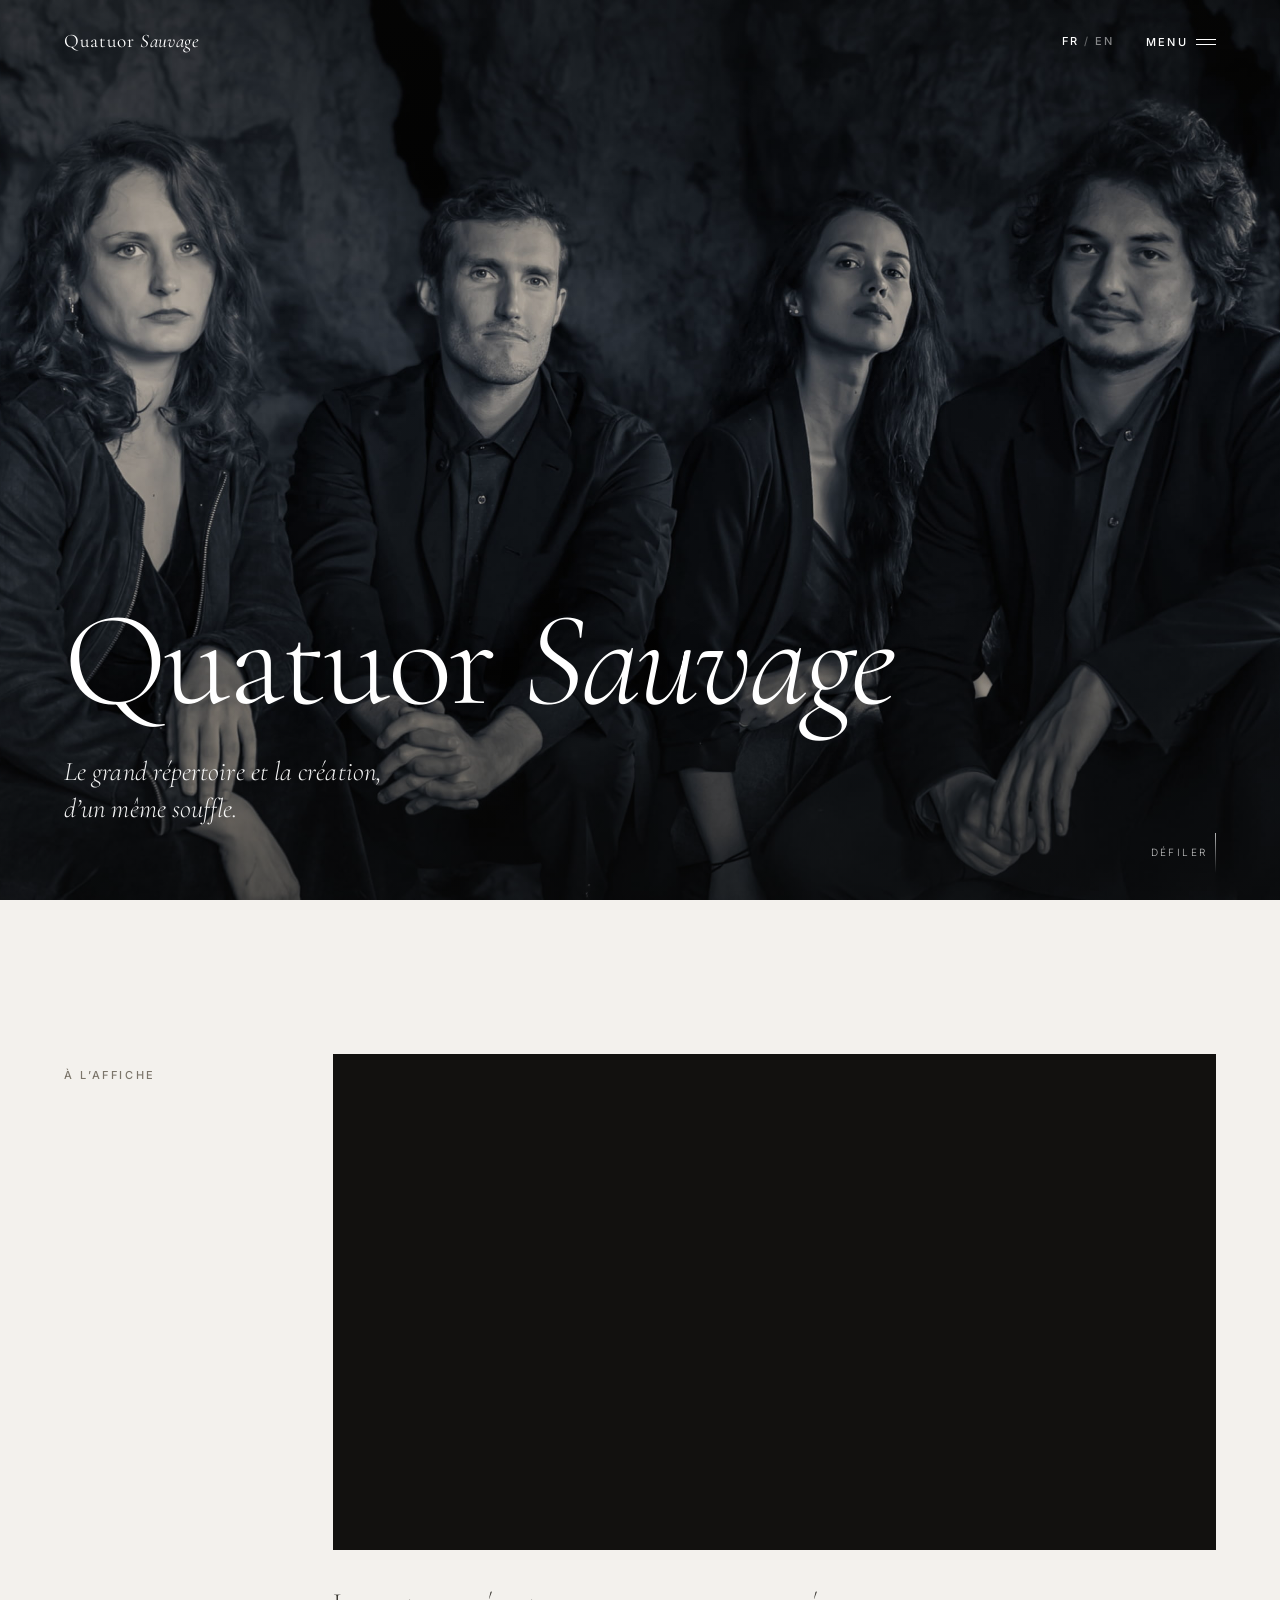
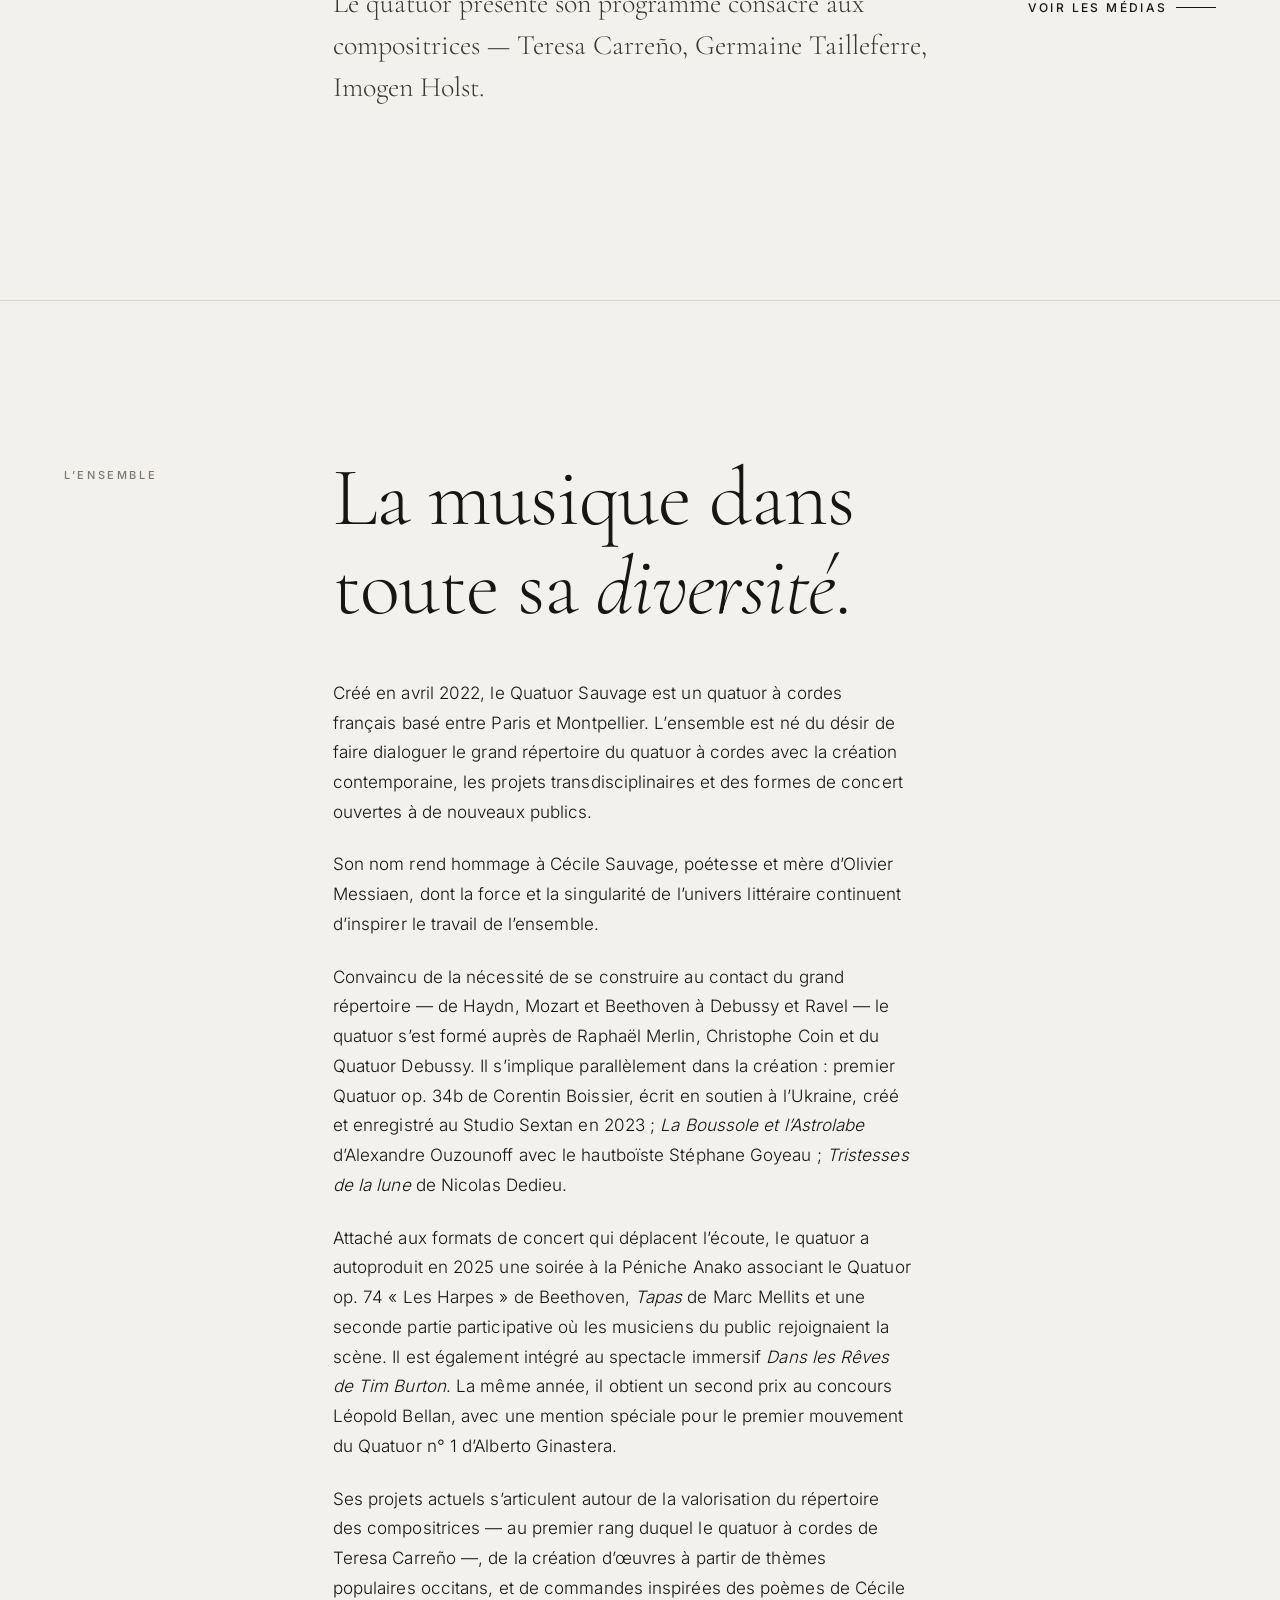
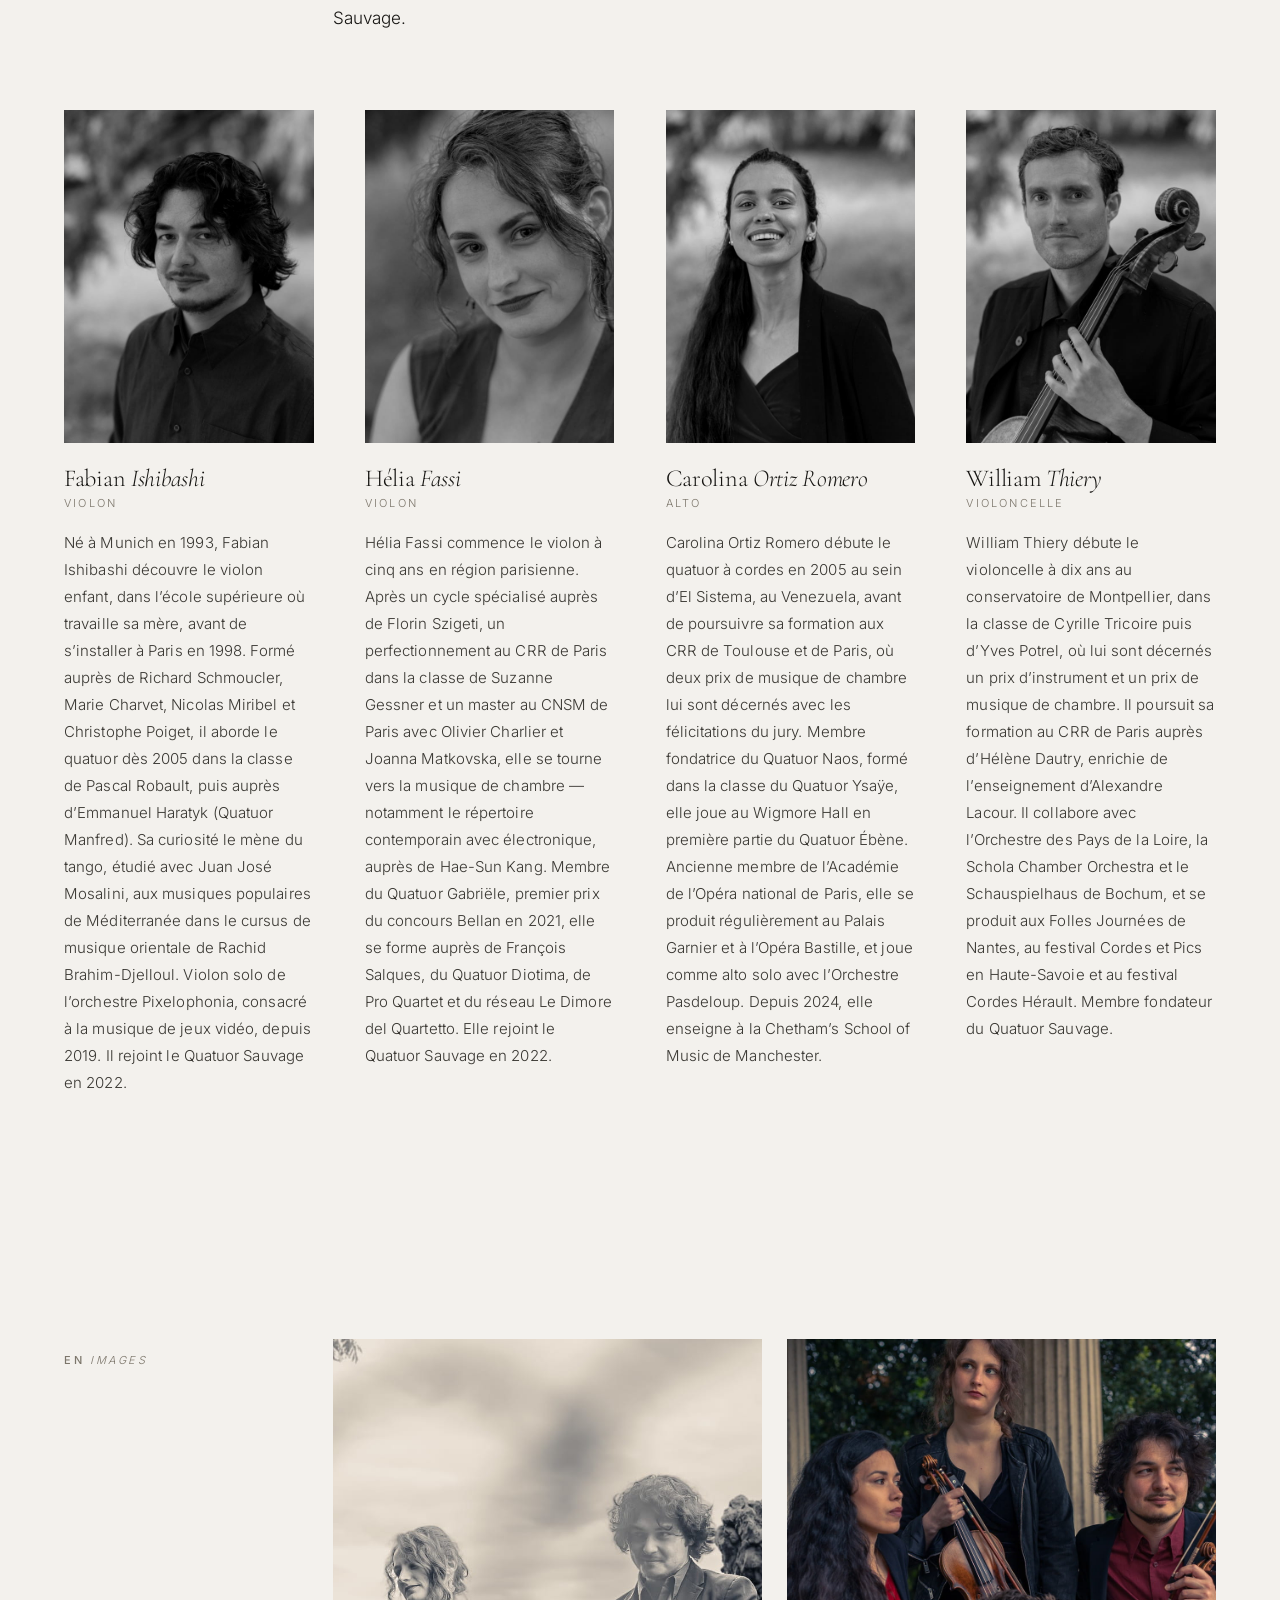
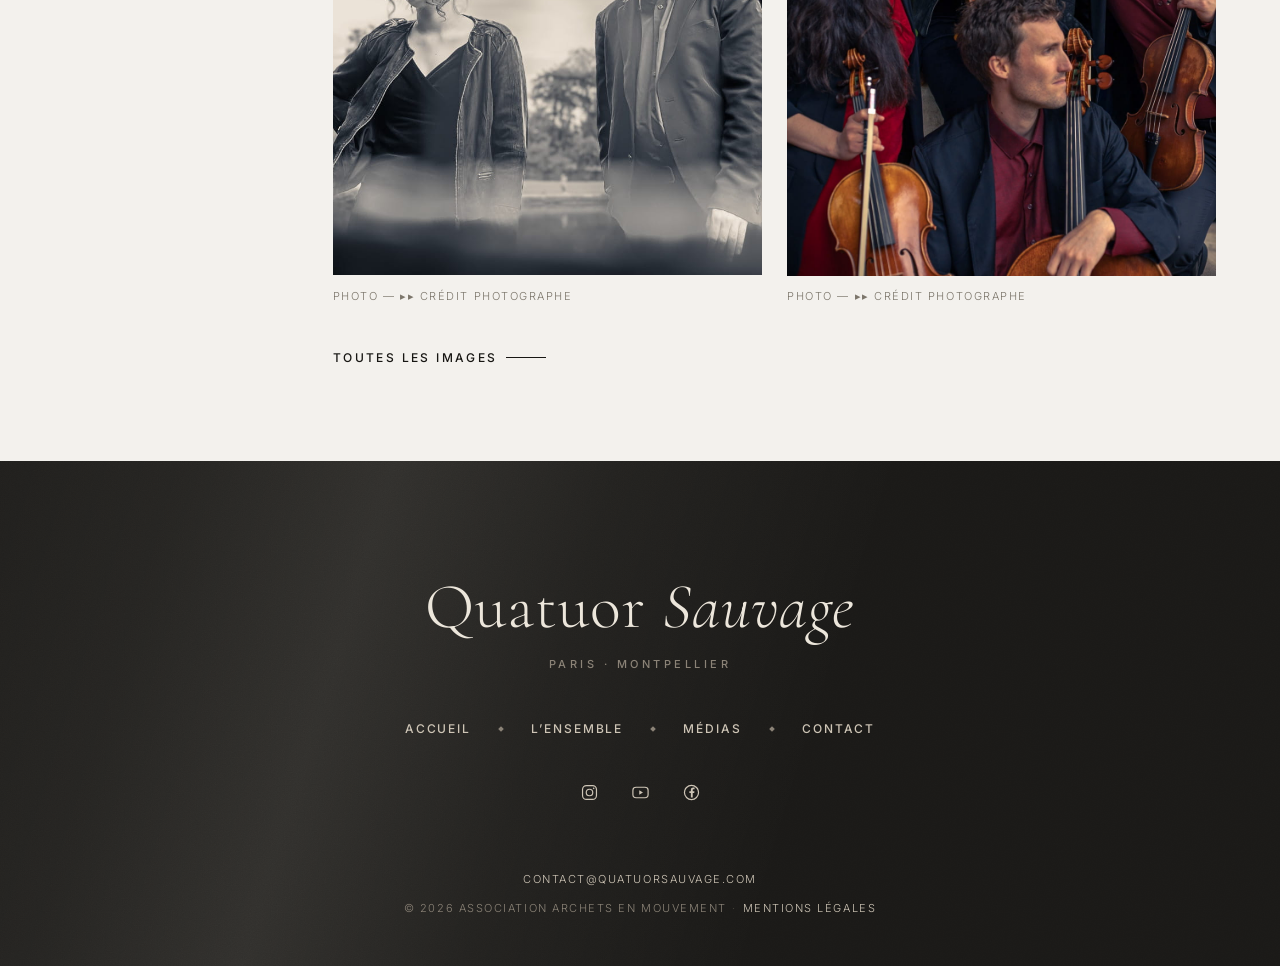
==== index.html @ 58ad7b7a "update menu and footer" ====
<!DOCTYPE html>
<html lang="fr">
<head>
<meta charset="utf-8">
<meta name="viewport" content="width=device-width, initial-scale=1">
<title>Quatuor Sauvage — Quatuor à cordes</title>
<meta name="description" content="Quatuor à cordes français basé à Paris et Montpellier. Le grand répertoire en dialogue avec la création contemporaine et le répertoire des compositrices.">

<!-- ▸▸ REMPLACER LE DOMAINE ci-dessous partout dans le site une fois enregistré -->
<link rel="canonical" href="https://www.quatuorsauvage.com/">
<link rel="alternate" hreflang="fr" href="https://www.quatuorsauvage.com/">
<link rel="alternate" hreflang="en" href="https://www.quatuorsauvage.com/en/">
<link rel="alternate" hreflang="x-default" href="https://www.quatuorsauvage.com/">

<meta property="og:type" content="website">
<meta property="og:locale" content="fr_FR">
<meta property="og:title" content="Quatuor Sauvage">
<meta property="og:description" content="Quatuor à cordes français basé à Paris et Montpellier.">
<meta property="og:image" content="https://www.quatuorsauvage.com/images/og-image.jpg">
<meta property="og:url" content="https://www.quatuorsauvage.com/">
<meta name="twitter:card" content="summary_large_image">

<link rel="icon" href="/images/favicon.svg" type="image/svg+xml">
<link rel="preload" href="/fonts/cormorant-garamond-latin-300-normal.woff2" as="font" type="font/woff2" crossorigin>
<link rel="preload" href="/fonts/inter-latin-400-normal.woff2" as="font" type="font/woff2" crossorigin>
<link rel="stylesheet" href="/css/style.css">
</head>
<body class="page-home">

<a class="skip-link" href="#contenu">Aller au contenu</a>

<!-- ============================ NAVIGATION ============================ -->
<header class="nav is-over-hero">
  <a class="wordmark" href="/">Quatuor <em>Sauvage</em></a>
  <div class="nav-right">
    <nav class="lang" aria-label="Langue">
      <span aria-current="true">FR</span>
      <span class="sep">/</span>
      <a href="/en/" hreflang="en" lang="en">EN</a>
    </nav>
    <button class="menu-toggle" type="button" aria-expanded="false" aria-controls="menu">
      <span class="label-open">Menu</span>
      <span class="label-close">Fermer</span>
      <span class="bars" aria-hidden="true"><i></i><i></i></span>
    </button>
  </div>
</header>

<div class="overlay" id="menu" aria-hidden="true">
  <div class="wrap">
    <nav class="overlay-nav" aria-label="Navigation principale">
      <a href="/" aria-current="page">Accueil</a>
      <a href="/#ensemble">L’ensemble</a>
      <a href="/media.html">Médias</a>
      <a href="/contact.html">Contact</a>
    </nav>
    <div class="overlay-foot">
      <!-- ▸▸ REMPLACER : adresse e-mail -->
      <a href="mailto:contact@quatuorsauvage.com">contact@quatuorsauvage.com</a>
      <!-- ▸▸ REMPLACER : liens sociaux -->
      <ul class="overlay-social">
        <li><a href="https://www.instagram.com/" target="_blank" rel="noopener" aria-label="Instagram"><svg viewBox="0 0 24 24" width="18" height="18" fill="none" stroke="currentColor" stroke-width="1.5" aria-hidden="true"><rect x="3.2" y="3.2" width="17.6" height="17.6" rx="5"/><circle cx="12" cy="12" r="4.1"/><circle cx="17.3" cy="6.7" r="1.05" fill="currentColor" stroke="none"/></svg></a></li>
        <li><a href="https://www.youtube.com/" target="_blank" rel="noopener" aria-label="YouTube"><svg viewBox="0 0 24 24" width="18" height="18" fill="none" stroke="currentColor" stroke-width="1.5" aria-hidden="true"><rect x="2.4" y="5.4" width="19.2" height="13.2" rx="4"/><path d="M10.4 9.3v5.4l4.7-2.7z" fill="currentColor" stroke="none"/></svg></a></li>
        <li><a href="https://www.facebook.com/" target="_blank" rel="noopener" aria-label="Facebook"><svg viewBox="0 0 24 24" width="18" height="18" fill="none" stroke="currentColor" stroke-width="1.5" aria-hidden="true"><circle cx="12" cy="12" r="8.9"/><path d="M13.55 12.6h1.85l.3-2.3h-2.15V8.85c0-.66.19-1.11 1.13-1.11h1.2V5.68a15.6 15.6 0 0 0-1.76-.09c-1.74 0-2.93 1.06-2.93 3.01v1.7H9.3v2.3h1.89v5.72h2.36z" fill="currentColor" stroke="none"/></svg></a></li>
      </ul>
      <a href="/mentions-legales.html">Mentions légales</a>
    </div>
  </div>
</div>

<main id="contenu">

  <!-- ============================== HÉROS ============================== -->
  <section class="hero">
    <div class="hero-media">
      <!-- ▸▸ IMAGE : /images/hero.jpg — paysage, min. 2400 px de large -->
      <img src="/images/hero.jpg" alt="Le Quatuor Sauvage en concert" fetchpriority="high">
    </div>
    <div class="hero-inner">
      <h1 class="hero-mark">Quatuor <em>Sauvage</em></h1>
      <!-- ▸▸ REMPLACER : accroche (une ligne, en italique) -->
      <p class="hero-tagline">Le grand répertoire et la création, d’un même souffle.</p>
    </div>
    <span class="scroll-cue" aria-hidden="true">Défiler</span>
  </section>

  <!-- ===================== À L’AFFICHE — CRÉNEAU UNIQUE =====================
       Un seul contenu à la fois. Remplacer par ce qu'il y a de plus actuel
       (nouvelle vidéo, captation, projet) : la page ne vieillit jamais.
  ==================================================================== -->
  <section class="section wrap" id="a-l-affiche">
    <div class="editorial reveal">
      <span class="eyebrow">À l’affiche</span>
      <div>
        <div class="featured-frame">
          <!-- ▸▸ REMPLACER : identifiant de la vidéo dans l'URL ci-dessous -->
          <iframe
            src="https://www.youtube-nocookie.com/embed/VIDEO_ID?rel=0"
            title="Quatuor Sauvage — teaser"
            allow="accelerometer; autoplay; clipboard-write; encrypted-media; gyroscope; picture-in-picture; web-share"
            referrerpolicy="strict-origin-when-cross-origin"
            allowfullscreen
            loading="lazy"></iframe>
        </div>
        <div class="featured-caption">
          <!-- ▸▸ REMPLACER : phrase de présentation de la vidéo -->
          <p class="lede">Le quatuor présente son programme consacré aux compositrices — Teresa Carreño, Germaine Tailleferre, Imogen Holst.</p>
          <a class="link-arrow" href="/media.html">Voir les médias</a>
        </div>
      </div>
    </div>
  </section>

  <hr class="rule">

  <!-- ============================= L’ENSEMBLE ============================= -->
  <section class="section wrap" id="ensemble">
    <div class="editorial reveal">
      <span class="eyebrow">L’ensemble</span>
      <div>
        <h2 class="display-l">La musique dans toute sa <em>diversité</em>.</h2>
        <div class="prose" style="margin-top: clamp(2rem, 4vw, 3rem);">
          <p>Créé en avril 2022, le Quatuor Sauvage est un quatuor à cordes français basé entre Paris et Montpellier. L’ensemble est né du désir de faire dialoguer le grand répertoire du quatuor à cordes avec la création contemporaine, les projets transdisciplinaires et des formes de concert ouvertes à de nouveaux publics.</p>
          <p>Son nom rend hommage à Cécile Sauvage, poétesse et mère d’Olivier Messiaen, dont la force et la singularité de l’univers littéraire continuent d’inspirer le travail de l’ensemble.</p>
          <p>Convaincu de la nécessité de se construire au contact du grand répertoire — de Haydn, Mozart et Beethoven à Debussy et Ravel — le quatuor s’est formé auprès de Raphaël Merlin, Christophe Coin et du Quatuor Debussy. Il s’implique parallèlement dans la création : premier Quatuor op. 34b de Corentin Boissier, écrit en soutien à l’Ukraine, créé et enregistré au Studio Sextan en 2023 ; <em>La Boussole et l’Astrolabe</em> d’Alexandre Ouzounoff avec le hautboïste Stéphane Goyeau ; <em>Tristesses de la lune</em> de Nicolas Dedieu.</p>
          <p>Attaché aux formats de concert qui déplacent l’écoute, le quatuor a autoproduit en 2025 une soirée à la Péniche Anako associant le Quatuor op. 74 « Les Harpes » de Beethoven, <em>Tapas</em> de Marc Mellits et une seconde partie participative où les musiciens du public rejoignaient la scène. Il est également intégré au spectacle immersif <em>Dans les Rêves de Tim Burton</em>. La même année, il obtient un second prix au concours Léopold Bellan, avec une mention spéciale pour le premier mouvement du Quatuor n° 1 d’Alberto Ginastera.</p>
          <p>Ses projets actuels s’articulent autour de la valorisation du répertoire des compositrices — au premier rang duquel le quatuor à cordes de Teresa Carreño —, de la création d’œuvres à partir de thèmes populaires occitans, et de commandes inspirées des poèmes de Cécile Sauvage.</p>
        </div>
      </div>
    </div>

    <!-- ------------------------------ MEMBRES ------------------------------ -->
    <div class="members">

      <article class="member reveal">
        <figure>
          <!-- ▸▸ IMAGE : /images/portrait-fabian.jpg — portrait 3:4 -->
          <img src="/images/portrait-fabian.jpg" alt="Fabian Ishibashi, violon" loading="lazy">
        </figure>
        <h3>Fabian <em>Ishibashi</em></h3>
        <p class="role">Violon</p>
        <p class="bio">Né à Munich en 1993, Fabian Ishibashi découvre le violon enfant, dans l’école supérieure où travaille sa mère, avant de s’installer à Paris en 1998. Formé auprès de Richard Schmoucler, Marie Charvet, Nicolas Miribel et Christophe Poiget, il aborde le quatuor dès 2005 dans la classe de Pascal Robault, puis auprès d’Emmanuel Haratyk (Quatuor Manfred). Sa curiosité le mène du tango, étudié avec Juan José Mosalini, aux musiques populaires de Méditerranée dans le cursus de musique orientale de Rachid Brahim-Djelloul. Violon solo de l’orchestre Pixelophonia, consacré à la musique de jeux vidéo, depuis 2019. Il rejoint le Quatuor Sauvage en 2022.</p>
      </article>

      <article class="member reveal">
        <figure>
          <!-- ▸▸ IMAGE : /images/portrait-helia.jpg — portrait 3:4 -->
          <img src="/images/portrait-helia.jpg" alt="Hélia Fassi, violon" loading="lazy">
        </figure>
        <h3>Hélia <em>Fassi</em></h3>
        <p class="role">Violon</p>
        <p class="bio">Hélia Fassi commence le violon à cinq ans en région parisienne. Après un cycle spécialisé auprès de Florin Szigeti, un perfectionnement au CRR de Paris dans la classe de Suzanne Gessner et un master au CNSM de Paris avec Olivier Charlier et Joanna Matkovska, elle se tourne vers la musique de chambre — notamment le répertoire contemporain avec électronique, auprès de Hae-Sun Kang. Membre du Quatuor Gabriële, premier prix du concours Bellan en 2021, elle se forme auprès de François Salques, du Quatuor Diotima, de Pro Quartet et du réseau Le Dimore del Quartetto. Elle rejoint le Quatuor Sauvage en 2022.</p>
      </article>

      <article class="member reveal">
        <figure>
          <!-- ▸▸ IMAGE : /images/portrait-carolina.jpg — portrait 3:4 -->
          <img src="/images/portrait-carolina.jpg" alt="Carolina Ortiz Romero, alto" loading="lazy">
        </figure>
        <h3>Carolina <em>Ortiz Romero</em></h3>
        <p class="role">Alto</p>
        <p class="bio">Carolina Ortiz Romero débute le quatuor à cordes en 2005 au sein d’El Sistema, au Venezuela, avant de poursuivre sa formation aux CRR de Toulouse et de Paris, où deux prix de musique de chambre lui sont décernés avec les félicitations du jury. Membre fondatrice du Quatuor Naos, formé dans la classe du Quatuor Ysaÿe, elle joue au Wigmore Hall en première partie du Quatuor Ébène. Ancienne membre de l’Académie de l’Opéra national de Paris, elle se produit régulièrement au Palais Garnier et à l’Opéra Bastille, et joue comme alto solo avec l’Orchestre Pasdeloup. Depuis 2024, elle enseigne à la Chetham’s School of Music de Manchester.</p>
      </article>

      <article class="member reveal">
        <figure>
          <!-- ▸▸ IMAGE : /images/portrait-william.jpg — portrait 3:4 -->
          <img src="/images/portrait-william.jpg" alt="William Thiery, violoncelle" loading="lazy">
        </figure>
        <h3>William <em>Thiery</em></h3>
        <p class="role">Violoncelle</p>
        <p class="bio">William Thiery débute le violoncelle à dix ans au conservatoire de Montpellier, dans la classe de Cyrille Tricoire puis d’Yves Potrel, où lui sont décernés un prix d’instrument et un prix de musique de chambre. Il poursuit sa formation au CRR de Paris auprès d’Hélène Dautry, enrichie de l’enseignement d’Alexandre Lacour. Il collabore avec l’Orchestre des Pays de la Loire, la Schola Chamber Orchestra et le Schauspielhaus de Bochum, et se produit aux Folles Journées de Nantes, au festival Cordes et Pics en Haute-Savoie et au festival Cordes Hérault. Membre fondateur du Quatuor Sauvage.</p>
      </article>

    </div>
  </section>

  <!-- ============================ VERS LES MÉDIAS ============================ -->
  <section class="section--tight wrap" id="apercu">
    <div class="editorial reveal">
      <span class="eyebrow">En <em class="accent">images</em></span>
      <div>
        <div class="duo">
          <figure>
            <a href="/media.html">
              <!-- ▸▸ IMAGE : /images/quartet-01.jpg -->
              <img src="/images/quartet-01.jpg" alt="Le Quatuor Sauvage en répétition" loading="lazy">
            </a>
            <figcaption>Photo — ▸▸ crédit photographe</figcaption>
          </figure>
          <figure>
            <a href="/media.html">
              <!-- ▸▸ IMAGE : /images/quartet-02.jpg -->
              <img src="/images/quartet-02.jpg" alt="Le Quatuor Sauvage sur scène" loading="lazy">
            </a>
            <figcaption>Photo — ▸▸ crédit photographe</figcaption>
          </figure>
        </div>
        <p style="margin-top: clamp(1.5rem, 3vw, 2.25rem);">
          <a class="link-arrow" href="/media.html">Toutes les images</a>
        </p>
      </div>
    </div>
  </section>

</main>

<!-- ============================== PIED DE PAGE ============================== -->
<footer class="footer">
  <div class="wrap footer-inner">

    <div>
      <p class="footer-mark">Quatuor <em>Sauvage</em></p>
      <p class="footer-sub">Paris · Montpellier</p>
    </div>

    <nav class="footer-nav" aria-label="Navigation du pied de page">
      <a href="/">Accueil</a>
      <span class="dot" aria-hidden="true"></span>
      <a href="/#ensemble">L’ensemble</a>
      <span class="dot" aria-hidden="true"></span>
      <a href="/media.html">Médias</a>
      <span class="dot" aria-hidden="true"></span>
      <a href="/contact.html">Contact</a>
    </nav>

    <!-- ▸▸ REMPLACER : liens sociaux -->
    <ul class="footer-social">
      <li><a href="https://www.instagram.com/" target="_blank" rel="noopener" aria-label="Instagram"><svg viewBox="0 0 24 24" width="19" height="19" fill="none" stroke="currentColor" stroke-width="1.5" aria-hidden="true"><rect x="3.2" y="3.2" width="17.6" height="17.6" rx="5"/><circle cx="12" cy="12" r="4.1"/><circle cx="17.3" cy="6.7" r="1.05" fill="currentColor" stroke="none"/></svg></a></li>
      <li><a href="https://www.youtube.com/" target="_blank" rel="noopener" aria-label="YouTube"><svg viewBox="0 0 24 24" width="19" height="19" fill="none" stroke="currentColor" stroke-width="1.5" aria-hidden="true"><rect x="2.4" y="5.4" width="19.2" height="13.2" rx="4"/><path d="M10.4 9.3v5.4l4.7-2.7z" fill="currentColor" stroke="none"/></svg></a></li>
      <li><a href="https://www.facebook.com/" target="_blank" rel="noopener" aria-label="Facebook"><svg viewBox="0 0 24 24" width="19" height="19" fill="none" stroke="currentColor" stroke-width="1.5" aria-hidden="true"><circle cx="12" cy="12" r="8.9"/><path d="M13.55 12.6h1.85l.3-2.3h-2.15V8.85c0-.66.19-1.11 1.13-1.11h1.2V5.68a15.6 15.6 0 0 0-1.76-.09c-1.74 0-2.93 1.06-2.93 3.01v1.7H9.3v2.3h1.89v5.72h2.36z" fill="currentColor" stroke="none"/></svg></a></li>
    </ul>

    <div class="footer-legal">
      <!-- ▸▸ REMPLACER : adresse e-mail -->
      <a href="mailto:contact@quatuorsauvage.com">contact@quatuorsauvage.com</a>
      <p>© <span id="year">2026</span> Association Archets en mouvement<span class="sep">·</span><a href="/mentions-legales.html">Mentions légales</a></p>
    </div>

  </div>
</footer>

<script src="/js/main.js" defer></script>
<script>document.getElementById('year').textContent = new Date().getFullYear();</script>
</body>
</html>
---- css/style.css ----
/* ==========================================================================
   Quatuor Sauvage — feuille de style unique / single stylesheet
   Édition : sobriété éditoriale, quasi-monochrome, grands titres sérif
   avec un seul mot en italique comme accent.
   ========================================================================== */

/* --------------------------------------------------------------------------
   0. Polices — auto-hébergées (aucune connexion à un serveur tiers)
   Cormorant Garamond & Inter, SIL Open Font License 1.1.
   Fichiers dans /fonts/. Sous-ensembles latin + latin-ext.
   -------------------------------------------------------------------------- */
@font-face {
  font-family: "Cormorant Garamond"; font-style: normal; font-weight: 300; font-display: swap;
  src: url("/fonts/cormorant-garamond-latin-ext-300-normal.woff2") format("woff2");
  unicode-range: U+0100-02BA, U+02BD-02C5, U+02C7-02CC, U+02CE-02D7, U+02DD-02FF, U+0304, U+0308, U+0329, U+1D00-1DBF, U+1E00-1E9F, U+1EF2-1EFF, U+2020, U+20A0-20AB, U+20AD-20C0, U+2113, U+2C60-2C7F, U+A720-A7FF;
}
@font-face {
  font-family: "Cormorant Garamond"; font-style: normal; font-weight: 300; font-display: swap;
  src: url("/fonts/cormorant-garamond-latin-300-normal.woff2") format("woff2");
  unicode-range: U+0000-00FF, U+0131, U+0152-0153, U+02BB-02BC, U+02C6, U+02DA, U+02DC, U+0304, U+0308, U+0329, U+2000-206F, U+20AC, U+2122, U+2191, U+2193, U+2212, U+2215, U+FEFF, U+FFFD;
}
@font-face {
  font-family: "Cormorant Garamond"; font-style: italic; font-weight: 300; font-display: swap;
  src: url("/fonts/cormorant-garamond-latin-ext-300-italic.woff2") format("woff2");
  unicode-range: U+0100-02BA, U+02BD-02C5, U+02C7-02CC, U+02CE-02D7, U+02DD-02FF, U+0304, U+0308, U+0329, U+1D00-1DBF, U+1E00-1E9F, U+1EF2-1EFF, U+2020, U+20A0-20AB, U+20AD-20C0, U+2113, U+2C60-2C7F, U+A720-A7FF;
}
@font-face {
  font-family: "Cormorant Garamond"; font-style: italic; font-weight: 300; font-display: swap;
  src: url("/fonts/cormorant-garamond-latin-300-italic.woff2") format("woff2");
  unicode-range: U+0000-00FF, U+0131, U+0152-0153, U+02BB-02BC, U+02C6, U+02DA, U+02DC, U+0304, U+0308, U+0329, U+2000-206F, U+20AC, U+2122, U+2191, U+2193, U+2212, U+2215, U+FEFF, U+FFFD;
}
@font-face {
  font-family: "Cormorant Garamond"; font-style: normal; font-weight: 400; font-display: swap;
  src: url("/fonts/cormorant-garamond-latin-ext-400-normal.woff2") format("woff2");
  unicode-range: U+0100-02BA, U+02BD-02C5, U+02C7-02CC, U+02CE-02D7, U+02DD-02FF, U+0304, U+0308, U+0329, U+1D00-1DBF, U+1E00-1E9F, U+1EF2-1EFF, U+2020, U+20A0-20AB, U+20AD-20C0, U+2113, U+2C60-2C7F, U+A720-A7FF;
}
@font-face {
  font-family: "Cormorant Garamond"; font-style: normal; font-weight: 400; font-display: swap;
  src: url("/fonts/cormorant-garamond-latin-400-normal.woff2") format("woff2");
  unicode-range: U+0000-00FF, U+0131, U+0152-0153, U+02BB-02BC, U+02C6, U+02DA, U+02DC, U+0304, U+0308, U+0329, U+2000-206F, U+20AC, U+2122, U+2191, U+2193, U+2212, U+2215, U+FEFF, U+FFFD;
}
@font-face {
  font-family: "Cormorant Garamond"; font-style: italic; font-weight: 400; font-display: swap;
  src: url("/fonts/cormorant-garamond-latin-ext-400-italic.woff2") format("woff2");
  unicode-range: U+0100-02BA, U+02BD-02C5, U+02C7-02CC, U+02CE-02D7, U+02DD-02FF, U+0304, U+0308, U+0329, U+1D00-1DBF, U+1E00-1E9F, U+1EF2-1EFF, U+2020, U+20A0-20AB, U+20AD-20C0, U+2113, U+2C60-2C7F, U+A720-A7FF;
}
@font-face {
  font-family: "Cormorant Garamond"; font-style: italic; font-weight: 400; font-display: swap;
  src: url("/fonts/cormorant-garamond-latin-400-italic.woff2") format("woff2");
  unicode-range: U+0000-00FF, U+0131, U+0152-0153, U+02BB-02BC, U+02C6, U+02DA, U+02DC, U+0304, U+0308, U+0329, U+2000-206F, U+20AC, U+2122, U+2191, U+2193, U+2212, U+2215, U+FEFF, U+FFFD;
}
@font-face {
  font-family: "Inter"; font-style: normal; font-weight: 300; font-display: swap;
  src: url("/fonts/inter-latin-ext-300-normal.woff2") format("woff2");
  unicode-range: U+0100-02BA, U+02BD-02C5, U+02C7-02CC, U+02CE-02D7, U+02DD-02FF, U+0304, U+0308, U+0329, U+1D00-1DBF, U+1E00-1E9F, U+1EF2-1EFF, U+2020, U+20A0-20AB, U+20AD-20C0, U+2113, U+2C60-2C7F, U+A720-A7FF;
}
@font-face {
  font-family: "Inter"; font-style: normal; font-weight: 300; font-display: swap;
  src: url("/fonts/inter-latin-300-normal.woff2") format("woff2");
  unicode-range: U+0000-00FF, U+0131, U+0152-0153, U+02BB-02BC, U+02C6, U+02DA, U+02DC, U+0304, U+0308, U+0329, U+2000-206F, U+20AC, U+2122, U+2191, U+2193, U+2212, U+2215, U+FEFF, U+FFFD;
}
@font-face {
  font-family: "Inter"; font-style: normal; font-weight: 400; font-display: swap;
  src: url("/fonts/inter-latin-ext-400-normal.woff2") format("woff2");
  unicode-range: U+0100-02BA, U+02BD-02C5, U+02C7-02CC, U+02CE-02D7, U+02DD-02FF, U+0304, U+0308, U+0329, U+1D00-1DBF, U+1E00-1E9F, U+1EF2-1EFF, U+2020, U+20A0-20AB, U+20AD-20C0, U+2113, U+2C60-2C7F, U+A720-A7FF;
}
@font-face {
  font-family: "Inter"; font-style: normal; font-weight: 400; font-display: swap;
  src: url("/fonts/inter-latin-400-normal.woff2") format("woff2");
  unicode-range: U+0000-00FF, U+0131, U+0152-0153, U+02BB-02BC, U+02C6, U+02DA, U+02DC, U+0304, U+0308, U+0329, U+2000-206F, U+20AC, U+2122, U+2191, U+2193, U+2212, U+2215, U+FEFF, U+FFFD;
}
@font-face {
  font-family: "Inter"; font-style: normal; font-weight: 500; font-display: swap;
  src: url("/fonts/inter-latin-ext-500-normal.woff2") format("woff2");
  unicode-range: U+0100-02BA, U+02BD-02C5, U+02C7-02CC, U+02CE-02D7, U+02DD-02FF, U+0304, U+0308, U+0329, U+1D00-1DBF, U+1E00-1E9F, U+1EF2-1EFF, U+2020, U+20A0-20AB, U+20AD-20C0, U+2113, U+2C60-2C7F, U+A720-A7FF;
}
@font-face {
  font-family: "Inter"; font-style: normal; font-weight: 500; font-display: swap;
  src: url("/fonts/inter-latin-500-normal.woff2") format("woff2");
  unicode-range: U+0000-00FF, U+0131, U+0152-0153, U+02BB-02BC, U+02C6, U+02DA, U+02DC, U+0304, U+0308, U+0329, U+2000-206F, U+20AC, U+2122, U+2191, U+2193, U+2212, U+2215, U+FEFF, U+FFFD;
}

/* --------------------------------------------------------------------------
   1. Tokens
   -------------------------------------------------------------------------- */
:root {
  /* Palette — papier chaud, encre presque noire */
  --paper:        #f3f1ed;
  --paper-deep:   #eae7e1;
  --ink:          #171613;
  --ink-soft:     #3a3833;
  --muted:        #7c766b;
  --rule:         #d9d4ca;
  --paper-invert: #12110f;

  /* Bandeaux (barre de navigation, menu, pied de page) : un ton plus profond
     que le papier, plus un grain fin. Pour changer la teinte des bandeaux,
     il suffit de modifier --band et --band-rule. */
  --band:         #eae6df;
  --band-rule:    #cfc9bd;
  /* Grain : SVG feTurbulence désaturé, encodé en URI de données.
     --grain-size règle la finesse, l'opacité est dans le SVG lui-même. */
  --grain: url("data:image/svg+xml,%3Csvg xmlns='http://www.w3.org/2000/svg' width='180' height='180'%3E%3Cfilter id='g'%3E%3CfeTurbulence type='fractalNoise' baseFrequency='0.85' numOctaves='4' stitchTiles='stitch'/%3E%3CfeColorMatrix type='saturate' values='0'/%3E%3C/filter%3E%3Crect width='180' height='180' filter='url(%23g)' opacity='0.38'/%3E%3C/svg%3E");
  --grain-size: 180px;

  /* Pied de page « clair-obscur » : fond profond, lumière rasante, texte taupe. */
  --night:      #1a1917;
  --night-ink:  #ece6db;
  --night-soft: #cec5b6;
  --night-dim:  #8b8377;
  --night-accent: #c7ab84;

  /* Typographie */
  --display: "Cormorant Garamond", "Iowan Old Style", Garamond, Georgia, "Times New Roman", serif;
  --body: "Inter", -apple-system, BlinkMacSystemFont, "Segoe UI", Helvetica, Arial, sans-serif;

  /* Rythme */
  --gutter: clamp(1.5rem, 5vw, 5.5rem);
  --section: clamp(5rem, 12vw, 11rem);
  --measure: 34em;

  /* Chrome */
  --nav-h: 5.25rem;
  --ease: cubic-bezier(0.22, 0.61, 0.36, 1);
}

/* --------------------------------------------------------------------------
   2. Reset / base
   -------------------------------------------------------------------------- */
*, *::before, *::after { box-sizing: border-box; }

html {
  -webkit-text-size-adjust: 100%;
  scroll-behavior: smooth;
}

body {
  margin: 0;
  background: var(--paper);
  color: var(--ink);
  font-family: var(--body);
  font-size: 1.0625rem;
  line-height: 1.75;
  font-weight: 350;
  letter-spacing: 0.005em;
  -webkit-font-smoothing: antialiased;
  -moz-osx-font-smoothing: grayscale;
  overflow-x: hidden;
}

body.is-locked { overflow: hidden; }

img { max-width: 100%; display: block; }

a { color: inherit; text-decoration: none; }

p { margin: 0 0 1.35em; }
p:last-child { margin-bottom: 0; }

::selection { background: var(--ink); color: var(--paper); }

:focus-visible {
  outline: 1px solid var(--ink);
  outline-offset: 4px;
}

.skip-link {
  position: absolute;
  left: -9999px;
  top: 0;
  z-index: 300;
  background: var(--ink);
  color: var(--paper);
  padding: 0.75rem 1.25rem;
  font-size: 0.75rem;
  letter-spacing: 0.16em;
  text-transform: uppercase;
}
.skip-link:focus { left: 0; }

/* --------------------------------------------------------------------------
   3. Typographie éditoriale
   -------------------------------------------------------------------------- */
h1, h2, h3, h4 {
  font-family: var(--display);
  font-weight: 300;
  letter-spacing: -0.012em;
  line-height: 1.06;
  margin: 0;
  text-wrap: balance;
}

/* Le geste signature : un seul mot en italique */
h1 em, h2 em, h3 em, .accent {
  font-style: italic;
  font-weight: 300;
}

.display-xl { font-size: clamp(3rem, 9.5vw, 8.5rem); }
.display-l  { font-size: clamp(2.5rem, 6.5vw, 5.25rem); }
.display-m  { font-size: clamp(2rem, 4vw, 3.25rem); }
.display-s  { font-size: clamp(1.5rem, 2.4vw, 2rem); line-height: 1.15; }

/* Étiquette en petites capitales espacées */
.eyebrow {
  font-family: var(--body);
  font-size: 0.6875rem;
  font-weight: 500;
  letter-spacing: 0.24em;
  text-transform: uppercase;
  color: var(--muted);
  margin: 0 0 clamp(1.75rem, 3vw, 2.75rem);
  display: block;
}

.lede {
  font-family: var(--display);
  font-size: clamp(1.375rem, 2.2vw, 1.75rem);
  line-height: 1.5;
  font-weight: 300;
  color: var(--ink-soft);
  letter-spacing: 0;
}

.prose { max-width: var(--measure); }
.prose p + p { margin-top: 0; }

.muted { color: var(--muted); }

.rule {
  border: 0;
  border-top: 1px solid var(--rule);
  margin: 0;
}

/* Lien souligné discret */
.link {
  border-bottom: 1px solid var(--rule);
  padding-bottom: 0.1em;
  transition: border-color 0.35s var(--ease), color 0.35s var(--ease);
}
.link:hover { border-color: var(--ink); }

/* Lien « suite » avec filet animé */
.link-arrow {
  display: inline-flex;
  align-items: center;
  gap: 0.7em;
  font-size: 0.75rem;
  font-weight: 500;
  letter-spacing: 0.2em;
  text-transform: uppercase;
}
.link-arrow::after {
  content: "";
  width: 2.5rem;
  height: 1px;
  background: currentColor;
  transition: width 0.45s var(--ease);
}
.link-arrow:hover::after { width: 4rem; }

/* --------------------------------------------------------------------------
   4. Mise en page
   -------------------------------------------------------------------------- */
.wrap {
  padding-inline: var(--gutter);
  max-width: 1560px;
  margin-inline: auto;
}

.section { padding-block: var(--section); }
.section--tight { padding-block: clamp(3.5rem, 7vw, 6.5rem); }

/* Grille éditoriale : étiquette à gauche, contenu à droite */
.editorial {
  display: grid;
  gap: clamp(2rem, 4vw, 3rem) clamp(2rem, 6vw, 6rem);
  grid-template-columns: 1fr;
}
@media (min-width: 62rem) {
  .editorial { grid-template-columns: minmax(9rem, 15vw) minmax(0, 1fr); }
  .editorial .eyebrow { margin-bottom: 0; padding-top: 0.75rem; }
}

/* --------------------------------------------------------------------------
   5. Navigation
   -------------------------------------------------------------------------- */
.nav {
  position: fixed;
  inset: 0 0 auto 0;
  z-index: 100;
  height: var(--nav-h);
  display: flex;
  align-items: center;
  justify-content: space-between;
  /* aligne le bandeau sur la colonne de contenu, y compris au-delà de 1560 px */
  padding-inline: max(var(--gutter), calc((100% - 1560px) / 2 + var(--gutter)));
  color: var(--ink);
  transition: background-color 0.5s var(--ease), color 0.5s var(--ease),
              border-color 0.5s var(--ease);
  border-bottom: 1px solid transparent;
}

/* Au-dessus d'une image plein cadre : texte clair, fond transparent */
.nav.is-over-hero {
  color: #fff;
  background: transparent;
}
/* Bandeau texturé. Le grain vit sur un pseudo-élément pour pouvoir apparaître
   en fondu comme la couleur : une image de fond ne se transitionne pas. */
.nav::before {
  content: "";
  position: absolute;
  inset: 0;
  z-index: -1;
  background-image: var(--grain);
  background-size: var(--grain-size) var(--grain-size);
  opacity: 0;
  pointer-events: none;
  transition: opacity 0.5s var(--ease);
}
.nav.is-solid {
  background-color: var(--band);
  color: var(--ink);
  border-bottom-color: var(--band-rule);
}
.nav.is-solid::before { opacity: 1; }
.nav.is-open::before { opacity: 0; }
.nav.is-open { background: transparent; color: var(--night-ink); border-bottom-color: transparent; }

.wordmark {
  font-family: var(--display);
  font-size: clamp(1.0625rem, 1.5vw, 1.3125rem);
  font-weight: 400;
  letter-spacing: 0.06em;
  line-height: 1;
  white-space: nowrap;
  position: relative;
  z-index: 120;
}
.wordmark em { font-style: italic; letter-spacing: 0.02em; }

.nav-right {
  display: flex;
  align-items: center;
  gap: clamp(1.25rem, 2.5vw, 2.25rem);
  position: relative;
  z-index: 120;
}

.lang {
  display: flex;
  align-items: center;
  gap: 0.5em;
  font-size: 0.6875rem;
  font-weight: 500;
  letter-spacing: 0.16em;
  text-transform: uppercase;
}
.lang span[aria-current] { opacity: 1; }
.lang a { opacity: 0.5; transition: opacity 0.3s var(--ease); }
.lang a:hover { opacity: 1; }
.lang .sep { opacity: 0.35; }

.menu-toggle {
  appearance: none;
  background: none;
  border: 0;
  padding: 0.5rem 0;
  margin: 0;
  color: inherit;
  font-family: var(--body);
  font-size: 0.6875rem;
  font-weight: 500;
  letter-spacing: 0.2em;
  text-transform: uppercase;
  cursor: pointer;
  display: flex;
  align-items: center;
  gap: 0.75em;
}
.menu-toggle .bars {
  display: inline-flex;
  flex-direction: column;
  gap: 4px;
  width: 20px;
}
.menu-toggle .bars i {
  display: block;
  height: 1px;
  background: currentColor;
  transition: transform 0.4s var(--ease), opacity 0.3s var(--ease);
}
.nav.is-open .bars i:first-child { transform: translateY(2.5px) rotate(45deg); }
.nav.is-open .bars i:last-child { transform: translateY(-2.5px) rotate(-45deg); }

.menu-toggle .label-open { display: inline; }
.menu-toggle .label-close { display: none; }
.nav.is-open .label-open { display: none; }
.nav.is-open .label-close { display: inline; }

/* Menu plein écran */
.overlay {
  position: fixed;
  inset: 0;
  z-index: 90;
  /* Menu plein écran « clair-obscur » : la photo du héros, très assombrie,
     sert de fond. L'assombrissement ne dépend pas de la photo : le fond reste
     --night et l'image n'est composée qu'à 22 % — quelle que soit l'image
     déposée dans /images/hero.jpg, le texte reste lisible. */
  background-color: var(--night);
  color: var(--night-soft);
  isolation: isolate;
  display: flex;
  flex-direction: column;
  justify-content: center;
  padding: var(--nav-h) max(var(--gutter), calc((100% - 1560px) / 2 + var(--gutter))) var(--gutter);
  opacity: 0;
  visibility: hidden;
  transition: opacity 0.55s var(--ease), visibility 0.55s var(--ease);
}
/* la photo */
.overlay::before {
  content: "";
  position: absolute;
  inset: 0;
  z-index: -2;
  /* ▸▸ pour utiliser une autre image que celle du héros, changer ce chemin */
  background: url("/images/hero.jpg") center / cover no-repeat;
  /* Deux réglages plutôt qu'un : brightness écrase les hautes lumières de la
     photo, opacity la fond dans le noir. Même une image très claire retombe
     sous #3d3d3a — le contraste du texte est garanti quelle que soit la photo.
     Pour laisser l'image plus présente : monter opacity, pas brightness. */
  opacity: 0.4;
  filter: grayscale(0.35) brightness(0.45) contrast(1.05);
  pointer-events: none;
}
/* la lumière rasante + le grain, comme au pied de page */
.overlay::after {
  content: "";
  position: absolute;
  inset: 0;
  z-index: -1;
  background-image:
    /* 1. la lumière rasante, au-dessus de tout */
    linear-gradient(
      107deg,
      rgba(255, 248, 236, 0)    0%,
      rgba(255, 248, 236, 0.05) 24%,
      rgba(255, 248, 236, 0.09) 34%,
      rgba(255, 248, 236, 0.03) 46%,
      rgba(255, 248, 236, 0)    62%),
    /* 2. le voile sombre : c'est lui qui garantit le contraste du texte,
          quelle que soit la photo. Baisser sa valeur éclaircit le menu.
          (Pas de grain ici : la photo apporte déjà sa propre matière, et un
          grain gris sur fond sombre l'éclaircirait au lieu de le texturer.) */
    linear-gradient(rgba(26, 25, 23, 0.62), rgba(26, 25, 23, 0.62));
  background-size: cover, cover;
  pointer-events: none;
}

.overlay.is-open { opacity: 1; visibility: visible; }
/* .wrap est ici un élément flex : sans width, les marges auto le recentrent
   sur sa largeur intrinsèque et le menu se décale. */
.overlay > .wrap { width: 100%; max-width: none; padding-inline: 0; }

.overlay-nav {
  display: flex;
  flex-direction: column;
  gap: clamp(0.25rem, 1.2vw, 0.9rem);
}
.overlay-nav a {
  font-family: var(--display);
  font-weight: 300;
  font-size: clamp(2.5rem, 8vw, 5.5rem);
  line-height: 1.12;
  letter-spacing: -0.015em;
  width: max-content;
  max-width: 100%;
  opacity: 0;
  transform: translateY(0.6rem);
  transition: opacity 0.6s var(--ease), transform 0.6s var(--ease);
}
.overlay.is-open .overlay-nav a { opacity: 1; transform: none; }
.overlay.is-open .overlay-nav a:nth-child(1) { transition-delay: 0.10s; }
.overlay.is-open .overlay-nav a:nth-child(2) { transition-delay: 0.16s; }
.overlay.is-open .overlay-nav a:nth-child(3) { transition-delay: 0.22s; }
.overlay.is-open .overlay-nav a:nth-child(4) { transition-delay: 0.28s; }
.overlay-nav a { color: var(--night-soft); transition: color 0.35s var(--ease); }
/* au survol : la couleur seule — l'italique reste réservé à la page courante */
.overlay-nav a:hover { color: var(--night-ink); }
/* la page courante, en italique et dans le ton chaud */
.overlay-nav a[aria-current="page"] { font-style: italic; color: var(--night-accent); }

.overlay-foot {
  margin-top: clamp(2.5rem, 7vw, 5rem);
  display: flex;
  flex-wrap: wrap;
  align-items: center;
  gap: 1rem clamp(1.5rem, 3vw, 2.5rem);
  font-size: 0.75rem;
  letter-spacing: 0.16em;
  text-transform: uppercase;
  color: var(--night-soft);
  opacity: 0;
  transition: opacity 0.6s var(--ease) 0.34s;
}
.overlay.is-open .overlay-foot { opacity: 1; }
.overlay-foot a { color: var(--night-soft); transition: color 0.35s var(--ease); }
.overlay-foot a:hover { color: var(--night-ink); }
.overlay-foot a[aria-current="page"] { color: var(--night-accent); }

/* --------------------------------------------------------------------------
   6. Héros
   -------------------------------------------------------------------------- */
.hero {
  position: relative;
  min-height: 100svh;
  display: flex;
  align-items: flex-end;
  color: #fff;
  overflow: hidden;
}
.hero-media {
  position: absolute;
  inset: 0;
}
.hero-media img {
  width: 100%;
  height: 100%;
  object-fit: cover;
  object-position: center 40%;
}
.hero-media::after {
  content: "";
  position: absolute;
  inset: 0;
  background: linear-gradient(180deg, rgba(10,10,9,0.42) 0%, rgba(10,10,9,0.12) 38%, rgba(10,10,9,0.55) 100%);
}
.hero-inner {
  position: relative;
  z-index: 2;
  width: 100%;
  padding-inline: var(--gutter);
  padding-bottom: clamp(3rem, 8vh, 6rem);
  max-width: 1560px;
  margin-inline: auto;
}
.hero-mark {
  font-family: var(--display);
  font-weight: 300;
  font-size: clamp(3rem, 10.5vw, 9rem);
  line-height: 0.98;
  letter-spacing: -0.02em;
  margin: 0;
  text-shadow: 0 1px 40px rgba(0,0,0,0.25);
}
.hero-mark em { font-style: italic; }
.hero-tagline {
  font-family: var(--display);
  font-style: italic;
  font-weight: 300;
  font-size: clamp(1.125rem, 2.1vw, 1.75rem);
  line-height: 1.4;
  margin: clamp(1rem, 2vw, 1.6rem) 0 0;
  max-width: 30ch;
  opacity: 0.94;
}

.scroll-cue {
  position: absolute;
  bottom: clamp(1.25rem, 3vh, 2.25rem);
  right: var(--gutter);
  z-index: 2;
  font-size: 0.625rem;
  letter-spacing: 0.24em;
  text-transform: uppercase;
  color: rgba(255,255,255,0.75);
  display: flex;
  align-items: center;
  gap: 0.75em;
}
.scroll-cue::after {
  content: "";
  width: 1px;
  height: 2.5rem;
  background: linear-gradient(180deg, rgba(255,255,255,0.7), rgba(255,255,255,0));
}

/* En-tête de page intérieure */
.page-head {
  padding-top: calc(var(--nav-h) + clamp(3.5rem, 9vw, 8rem));
  padding-bottom: clamp(2.5rem, 6vw, 5rem);
}

/* --------------------------------------------------------------------------
   7. Bloc « à l'affiche » (créneau unique, jamais un fil d'actualité)
   -------------------------------------------------------------------------- */
.featured-frame {
  position: relative;
  aspect-ratio: 16 / 9;
  background: var(--paper-invert);
  overflow: hidden;
}
.featured-frame iframe {
  position: absolute;
  inset: 0;
  width: 100%;
  height: 100%;
  border: 0;
}
.featured-caption {
  margin-top: clamp(1.25rem, 2.5vw, 2rem);
  display: grid;
  gap: 0.75rem clamp(2rem, 5vw, 4rem);
}
@media (min-width: 62rem) {
  .featured-caption { grid-template-columns: minmax(0, 1fr) auto; align-items: baseline; }
}
.featured-caption .lede { max-width: 46ch; }

/* --------------------------------------------------------------------------
   8. Membres
   -------------------------------------------------------------------------- */
.members {
  display: grid;
  gap: clamp(3rem, 6vw, 5rem) clamp(2rem, 4vw, 3.5rem);
  grid-template-columns: 1fr;
  margin-top: clamp(3rem, 6vw, 5rem);
}
@media (min-width: 46rem) { .members { grid-template-columns: repeat(2, 1fr); } }
@media (min-width: 78rem) { .members { grid-template-columns: repeat(4, 1fr); } }

.member figure { margin: 0; }
.member img {
  width: 100%;
  aspect-ratio: 3 / 4;
  object-fit: cover;
  filter: grayscale(1) contrast(1.02);
  transition: filter 0.7s var(--ease);
}
.member:hover img { filter: grayscale(0.55); }
.member h3 {
  font-size: clamp(1.375rem, 1.9vw, 1.75rem);
  margin: clamp(1rem, 1.8vw, 1.5rem) 0 0.15rem;
}
.member .role {
  font-size: 0.6875rem;
  letter-spacing: 0.2em;
  text-transform: uppercase;
  color: var(--muted);
  margin: 0 0 1rem;
}
.member .bio { font-size: 0.9375rem; line-height: 1.8; color: var(--ink-soft); }

/* --------------------------------------------------------------------------
   9. Images / grille média
   -------------------------------------------------------------------------- */
.bleed {
  width: 100%;
  margin-block: 0;
}
.bleed img {
  width: 100%;
  height: clamp(20rem, 62vh, 46rem);
  object-fit: cover;
}

.duo {
  display: grid;
  gap: clamp(1rem, 2vw, 1.75rem);
  grid-template-columns: 1fr;
}
@media (min-width: 46rem) { .duo { grid-template-columns: 1fr 1fr; } }
.duo figure { margin: 0; overflow: hidden; }
.duo img {
  width: 100%;
  aspect-ratio: 4 / 5;
  object-fit: cover;
  transition: transform 1.2s var(--ease);
}
.duo a:hover img { transform: scale(1.03); }
.duo figcaption,
.grid-media figcaption {
  margin-top: 0.7rem;
  font-size: 0.6875rem;
  letter-spacing: 0.14em;
  text-transform: uppercase;
  color: var(--muted);
}

.grid-media {
  display: grid;
  gap: clamp(1.25rem, 3vw, 2.75rem);
  grid-template-columns: 1fr;
}
@media (min-width: 46rem) { .grid-media { grid-template-columns: repeat(2, 1fr); } }
@media (min-width: 82rem) { .grid-media { grid-template-columns: repeat(3, 1fr); } }

.grid-media figure { margin: 0; }
.grid-media .shot {
  display: block;
  width: 100%;
  overflow: hidden;
  background: var(--paper-deep);
  cursor: zoom-in;
  border: 0;
  padding: 0;
}
.grid-media .shot img {
  width: 100%;
  height: 100%;
  object-fit: cover;
  transition: transform 1.2s var(--ease), filter 0.7s var(--ease);
}
.grid-media .shot:hover img { transform: scale(1.025); }

/* Rythme irrégulier : certaines images plus hautes */
.grid-media .shot { aspect-ratio: 4 / 5; }
.grid-media figure:nth-child(3n+1) .shot { aspect-ratio: 4 / 3; }
.grid-media figure:nth-child(5n) .shot { aspect-ratio: 1 / 1; }

.video-grid {
  display: grid;
  gap: clamp(1.5rem, 3vw, 2.75rem);
  grid-template-columns: 1fr;
}
@media (min-width: 62rem) { .video-grid { grid-template-columns: repeat(2, 1fr); } }
.video-grid figure { margin: 0; }

/* --------------------------------------------------------------------------
   10. Visionneuse (lightbox)
   -------------------------------------------------------------------------- */
.lightbox {
  position: fixed;
  inset: 0;
  z-index: 200;
  background: rgba(18,17,15,0.96);
  display: flex;
  align-items: center;
  justify-content: center;
  padding: clamp(2.5rem, 6vw, 5rem);
  opacity: 0;
  visibility: hidden;
  transition: opacity 0.4s var(--ease), visibility 0.4s var(--ease);
}
.lightbox.is-open { opacity: 1; visibility: visible; }
.lightbox img {
  max-width: 100%;
  max-height: 82vh;
  object-fit: contain;
}
.lightbox figcaption {
  margin-top: 1rem;
  text-align: center;
  color: rgba(255,255,255,0.6);
  font-size: 0.6875rem;
  letter-spacing: 0.16em;
  text-transform: uppercase;
}
.lightbox figure { margin: 0; }
.lightbox-close,
.lightbox-prev,
.lightbox-next {
  position: absolute;
  background: none;
  border: 0;
  color: rgba(255,255,255,0.7);
  cursor: pointer;
  font-family: var(--body);
  font-size: 0.75rem;
  letter-spacing: 0.18em;
  text-transform: uppercase;
  padding: 1rem;
  transition: color 0.3s var(--ease);
}
.lightbox-close:hover,
.lightbox-prev:hover,
.lightbox-next:hover { color: #fff; }
.lightbox-close { top: 0.75rem; right: 0.75rem; }
.lightbox-prev { left: 0.25rem; top: 50%; transform: translateY(-50%); }
.lightbox-next { right: 0.25rem; top: 50%; transform: translateY(-50%); }

/* --------------------------------------------------------------------------
   11. Contact
   -------------------------------------------------------------------------- */
.contact-list {
  list-style: none;
  margin: 0;
  padding: 0;
  display: grid;
  gap: clamp(2rem, 4vw, 3rem);
}
@media (min-width: 46rem) { .contact-list { grid-template-columns: repeat(2, minmax(0, 1fr)); } }
.contact-list .k {
  font-size: 0.6875rem;
  letter-spacing: 0.2em;
  text-transform: uppercase;
  color: var(--muted);
  display: block;
  margin-bottom: 0.6rem;
}
/* les liens empilés ne prennent que la largeur de leur texte */
.contact-list .v > .link { align-self: flex-start; }

.contact-list .v {
  font-family: var(--display);
  font-size: clamp(1.25rem, 2.4vw, 1.875rem);
  font-weight: 300;
  line-height: 1.3;
  word-break: break-word;
}

/* --------------------------------------------------------------------------
   12. Pied de page
   -------------------------------------------------------------------------- */
/* Bloc clair-obscur : fond profond, lumière rasante en diagonale, composition
   centrée. Le grain du reste du site est conservé, à opacité réduite. */
.footer {
  position: relative;
  isolation: isolate;
  overflow: hidden;
  background-color: var(--night);
  color: var(--night-soft);
  padding-block: clamp(4rem, 9vw, 7rem) clamp(2.25rem, 4vw, 3rem);
  text-align: center;
}
/* la lumière */
.footer::before {
  content: "";
  position: absolute;
  inset: -25% -15%;
  z-index: -2;
  background: linear-gradient(
    107deg,
    rgba(255, 248, 236, 0)    0%,
    rgba(255, 248, 236, 0.05) 22%,
    rgba(255, 248, 236, 0.10) 33%,
    rgba(255, 248, 236, 0.04) 45%,
    rgba(255, 248, 236, 0)    60%);
  pointer-events: none;
}
/* le grain */
.footer::after {
  content: "";
  position: absolute;
  inset: 0;
  z-index: -1;
  background-image: var(--grain);
  background-size: var(--grain-size) var(--grain-size);
  opacity: 0.45;
  mix-blend-mode: overlay;
  pointer-events: none;
}

.footer-inner {
  display: flex;
  flex-direction: column;
  align-items: center;
  gap: clamp(1.75rem, 4vw, 2.75rem);
}

.footer-mark {
  font-family: var(--display);
  font-size: clamp(2.125rem, 5.5vw, 4rem);
  font-weight: 300;
  line-height: 1.05;
  letter-spacing: 0.015em;
  color: var(--night-ink);
  margin: 0;
}
.footer-mark em { font-style: italic; }
.footer-sub {
  margin: 0.9rem 0 0;
  font-size: 0.6875rem;
  font-weight: 500;
  letter-spacing: 0.32em;
  text-transform: uppercase;
  color: var(--night-dim);
}

/* rang de liens séparés par un losange */
.footer-nav {
  display: flex;
  flex-wrap: wrap;
  align-items: center;
  justify-content: center;
  gap: 0.75rem clamp(1rem, 2.5vw, 1.75rem);
  font-size: 0.75rem;
  font-weight: 500;
  letter-spacing: 0.16em;
  text-transform: uppercase;
}
.footer-nav a { color: var(--night-soft); transition: color 0.35s var(--ease); }
.footer-nav a:hover { color: var(--night-ink); }
.footer-nav .dot {
  width: 4px;
  height: 4px;
  flex: 0 0 auto;
  background: var(--night-dim);
  transform: rotate(45deg);
}
@media (max-width: 30rem) { .footer-nav .dot { display: none; } }

.footer-social, .overlay-social {
  list-style: none;
  margin: 0;
  padding: 0;
  display: flex;
  gap: clamp(1.25rem, 3vw, 2rem);
}
.footer-social a, .overlay-social a {
  display: block;
  color: var(--night-soft);
  transition: color 0.35s var(--ease), transform 0.35s var(--ease);
}
.footer-social a:hover, .overlay-social a:hover { color: var(--night-ink); transform: translateY(-2px); }
.footer-social svg, .overlay-social svg { display: block; }

.footer-legal {
  display: flex;
  flex-direction: column;
  align-items: center;
  gap: 0.6rem;
  margin-top: clamp(0.5rem, 2vw, 1.5rem);
  font-size: 0.6875rem;
  letter-spacing: 0.14em;
  text-transform: uppercase;
  color: var(--night-dim);
}
.footer-legal a { color: var(--night-soft); transition: color 0.35s var(--ease); }
.footer-legal a:hover { color: var(--night-ink); }
.footer-legal p { margin: 0; }
.footer-legal .sep { opacity: 0.4; margin-inline: 0.5em; }

/* --------------------------------------------------------------------------
   13. Mentions légales / texte long
   -------------------------------------------------------------------------- */
.legal { max-width: 44em; }
.legal h2 {
  font-size: clamp(1.375rem, 2.2vw, 1.75rem);
  margin-top: clamp(2.5rem, 5vw, 3.5rem);
  margin-bottom: 0.9rem;
}
.legal h2:first-of-type { margin-top: 0; }
.legal p, .legal ul { font-size: 0.9375rem; line-height: 1.85; color: var(--ink-soft); }
.legal ul { padding-left: 1.1rem; margin: 0 0 1.35em; }
.legal li { margin-bottom: 0.35rem; }

/* --------------------------------------------------------------------------
   14. Apparition au défilement
   -------------------------------------------------------------------------- */
.reveal {
  opacity: 0;
  transform: translateY(1.25rem);
  transition: opacity 1s var(--ease), transform 1s var(--ease);
}
.reveal.is-visible { opacity: 1; transform: none; }

@media (prefers-reduced-motion: reduce) {
  html { scroll-behavior: auto; }
  *, *::before, *::after {
    animation-duration: 0.01ms !important;
    transition-duration: 0.01ms !important;
  }
  .reveal { opacity: 1; transform: none; }
}

/* --------------------------------------------------------------------------
   15. Impression
   -------------------------------------------------------------------------- */
@media print {
  .nav, .overlay, .scroll-cue, .lightbox { display: none !important; }
  body { background: #fff; color: #000; }
}
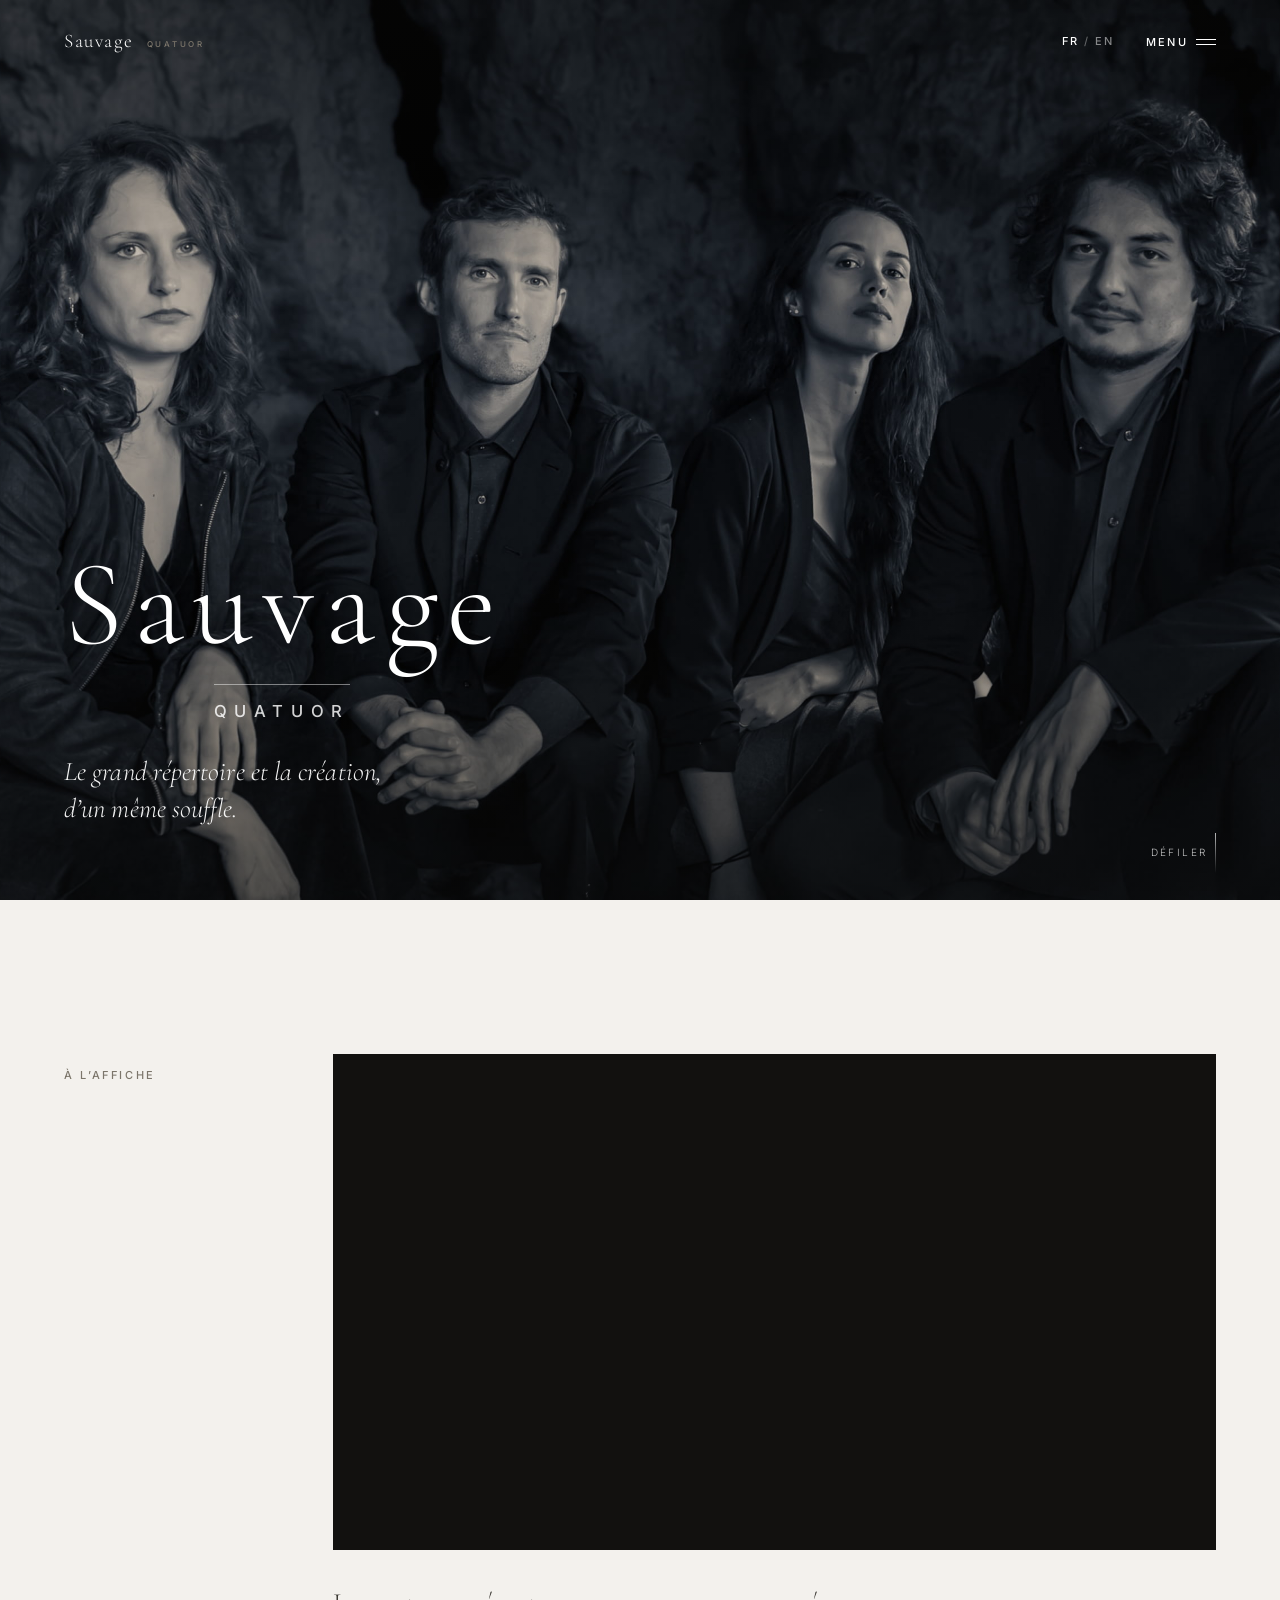
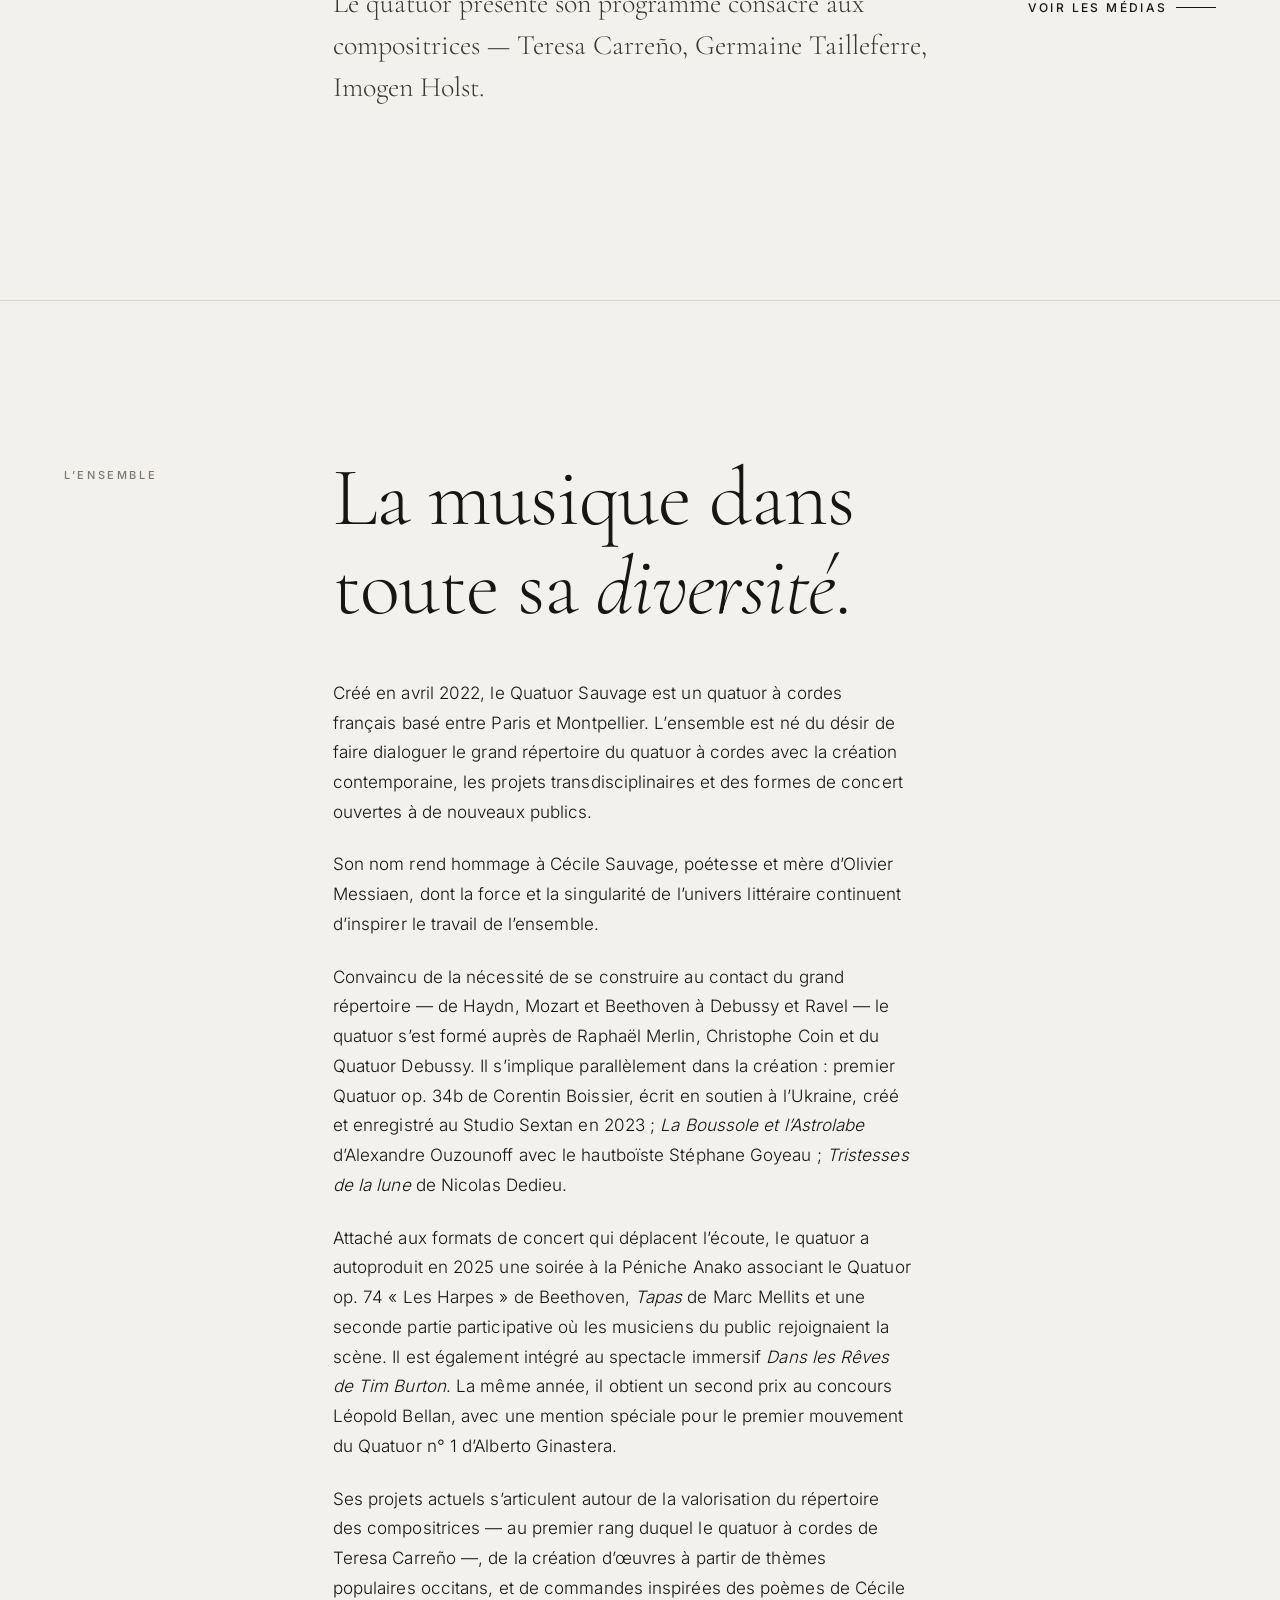
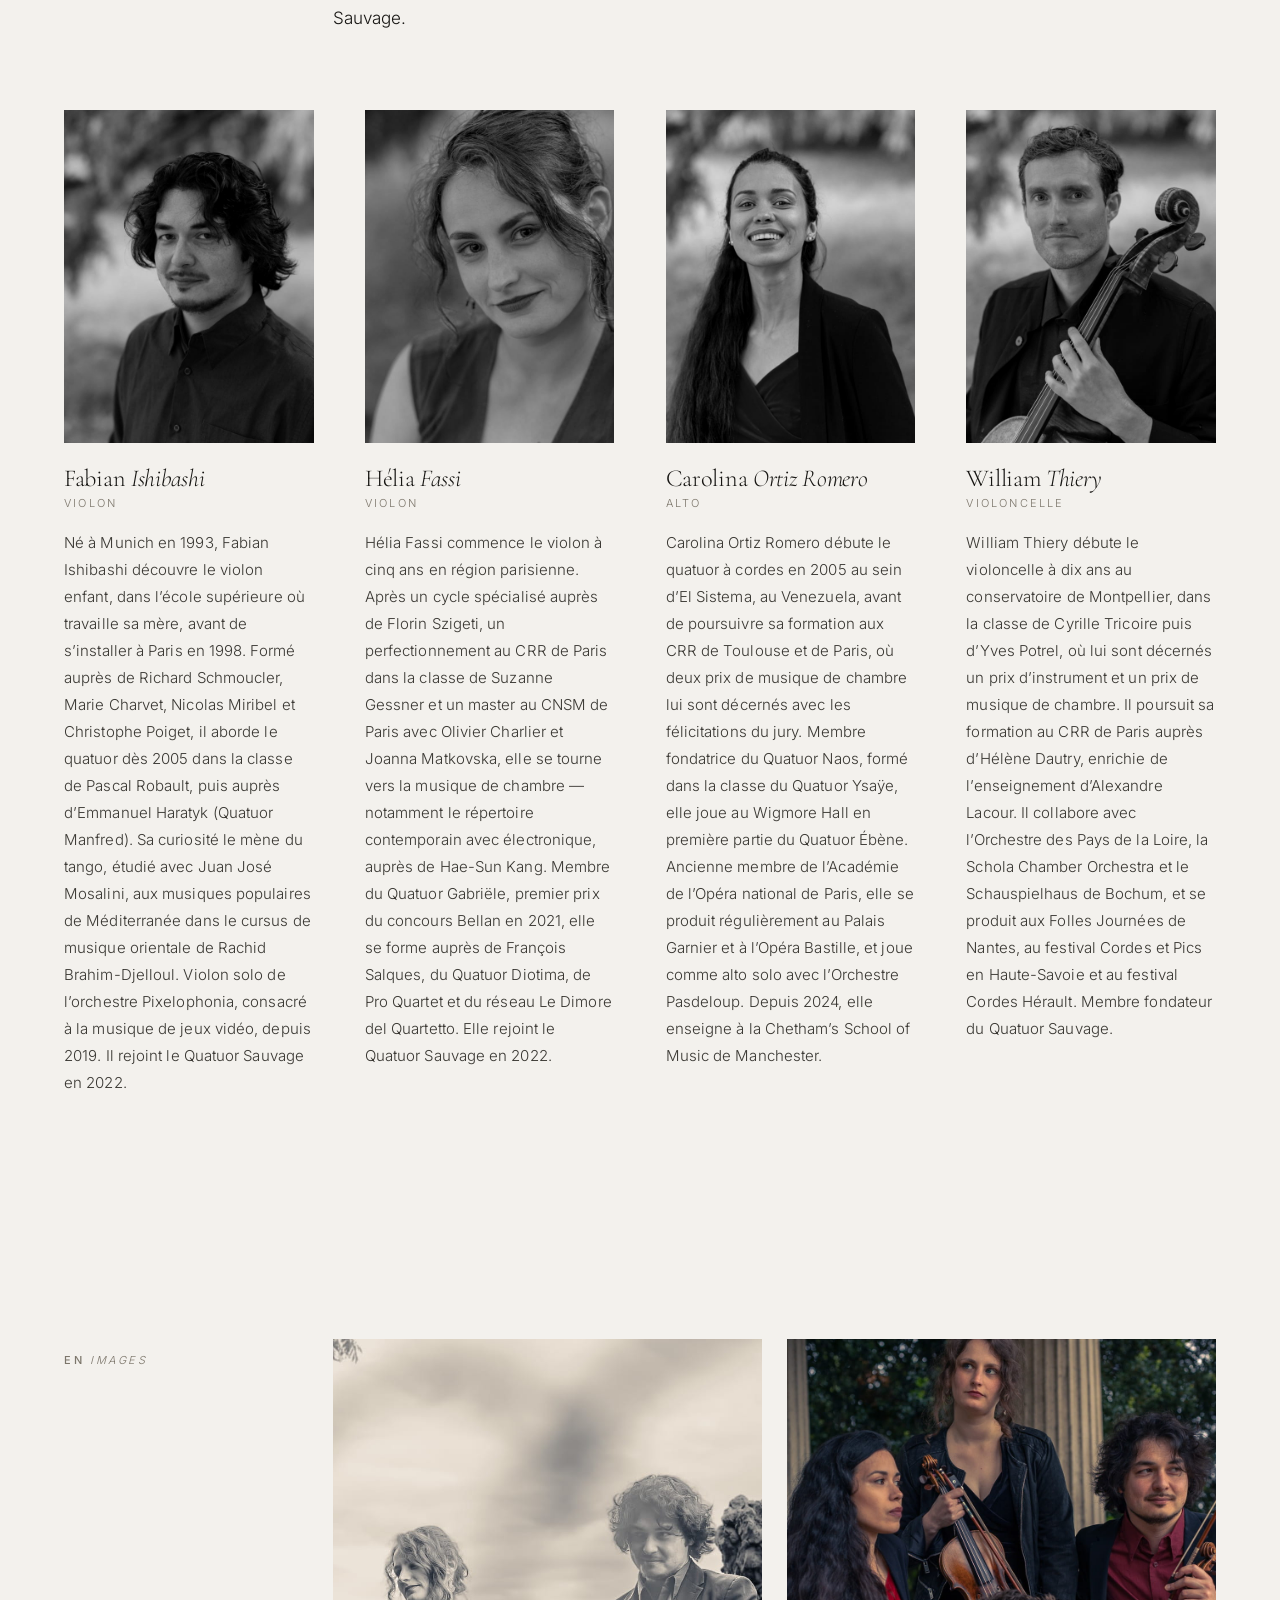
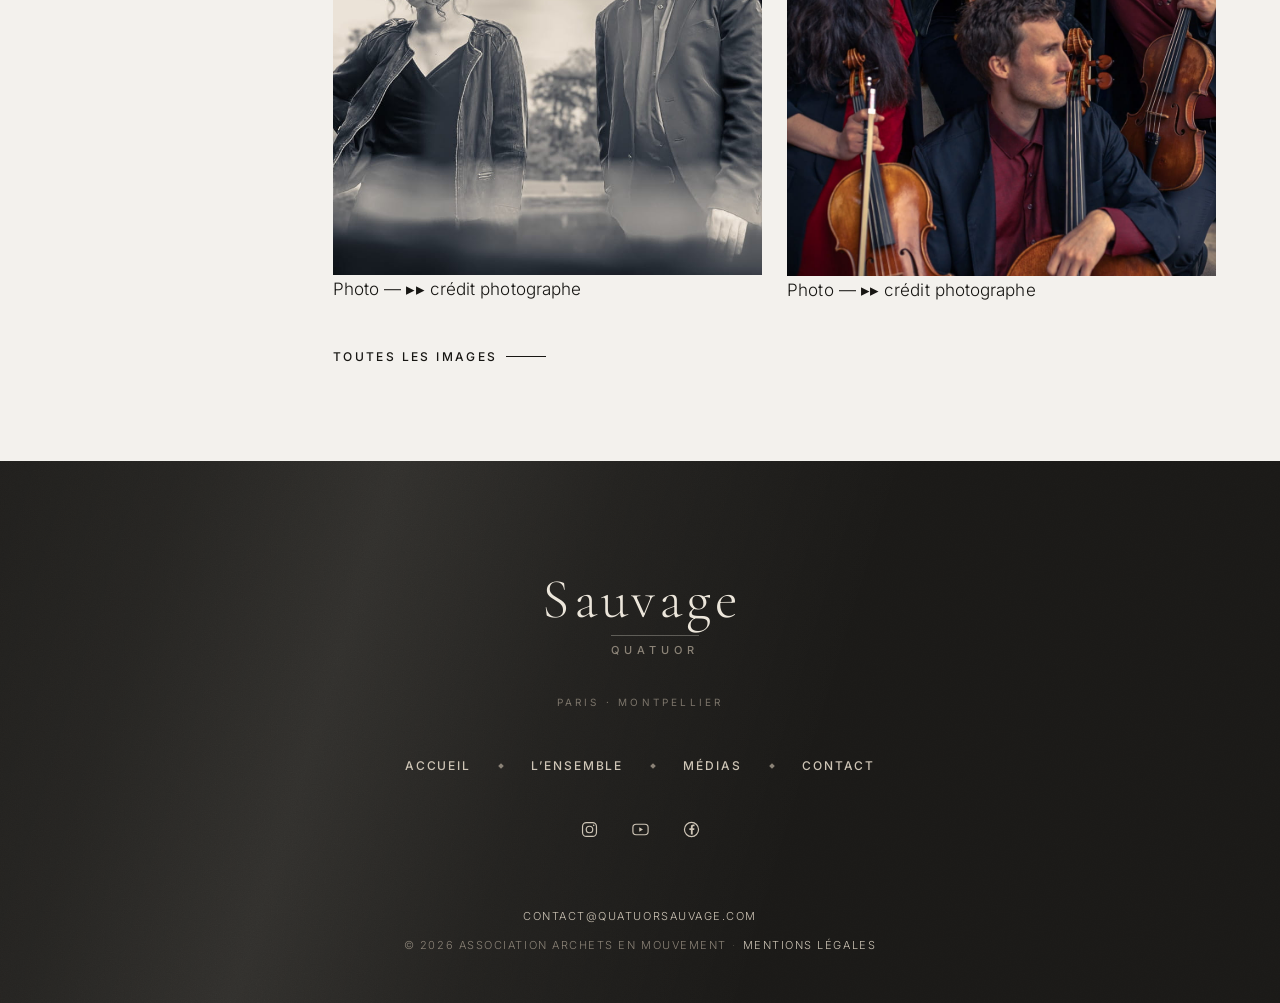
==== commit 9bde1d28: "update" ====
--- a/index.html
+++ b/index.html
@@ -7,23 +7,27 @@
 <meta name="description" content="Quatuor à cordes français basé à Paris et Montpellier. Le grand répertoire en dialogue avec la création contemporaine et le répertoire des compositrices.">
 
 <!-- ▸▸ REMPLACER LE DOMAINE ci-dessous partout dans le site une fois enregistré -->
-<link rel="canonical" href="https://www.quatuorsauvage.com/">
-<link rel="alternate" hreflang="fr" href="https://www.quatuorsauvage.com/">
-<link rel="alternate" hreflang="en" href="https://www.quatuorsauvage.com/en/">
-<link rel="alternate" hreflang="x-default" href="https://www.quatuorsauvage.com/">
+<!-- ▸▸ DOMAINE : ces balises ont besoin d'une URL absolue.
+     Les réactiver (retirer les commentaires) et y mettre le vrai domaine
+     une fois celui-ci enregistré. Inutiles — et néfastes pour le
+     référencement — tant qu'elles pointent vers un domaine inexistant. -->
+<!-- <link rel="canonical" href="https://www.quatuorsauvage.com/"> -->
+<!-- <link rel="alternate" hreflang="fr" href="https://www.quatuorsauvage.com/"> -->
+<!-- <link rel="alternate" hreflang="en" href="https://www.quatuorsauvage.com/en/"> -->
+<!-- <link rel="alternate" hreflang="x-default" href="https://www.quatuorsauvage.com/"> -->
 
 <meta property="og:type" content="website">
 <meta property="og:locale" content="fr_FR">
 <meta property="og:title" content="Quatuor Sauvage">
 <meta property="og:description" content="Quatuor à cordes français basé à Paris et Montpellier.">
-<meta property="og:image" content="https://www.quatuorsauvage.com/images/og-image.jpg">
-<meta property="og:url" content="https://www.quatuorsauvage.com/">
+<!-- <meta property="og:image" content="https://www.quatuorsauvage.com/images/og-image.jpg"> -->
+<!-- <meta property="og:url" content="https://www.quatuorsauvage.com/"> -->
 <meta name="twitter:card" content="summary_large_image">
 
-<link rel="icon" href="/images/favicon.svg" type="image/svg+xml">
-<link rel="preload" href="/fonts/cormorant-garamond-latin-300-normal.woff2" as="font" type="font/woff2" crossorigin>
-<link rel="preload" href="/fonts/inter-latin-400-normal.woff2" as="font" type="font/woff2" crossorigin>
-<link rel="stylesheet" href="/css/style.css">
+<link rel="icon" href="images/favicon.svg" type="image/svg+xml">
+<link rel="preload" href="fonts/cormorant-garamond-latin-300-normal.woff2" as="font" type="font/woff2" crossorigin>
+<link rel="preload" href="fonts/inter-latin-400-normal.woff2" as="font" type="font/woff2" crossorigin>
+<link rel="stylesheet" href="css/style.css">
 </head>
 <body class="page-home">
 
@@ -31,12 +35,12 @@
 
 <!-- ============================ NAVIGATION ============================ -->
 <header class="nav is-over-hero">
-  <a class="wordmark" href="/">Quatuor <em>Sauvage</em></a>
+  <a class="wordmark mark mark--inline" href="index.html"><span class="mark-main">Sauvage</span><span class="mark-sub">Quatuor</span></a>
   <div class="nav-right">
     <nav class="lang" aria-label="Langue">
       <span aria-current="true">FR</span>
       <span class="sep">/</span>
-      <a href="/en/" hreflang="en" lang="en">EN</a>
+      <a href="en/index.html" hreflang="en" lang="en">EN</a>
     </nav>
     <button class="menu-toggle" type="button" aria-expanded="false" aria-controls="menu">
       <span class="label-open">Menu</span>
@@ -49,10 +53,10 @@
 <div class="overlay" id="menu" aria-hidden="true">
   <div class="wrap">
     <nav class="overlay-nav" aria-label="Navigation principale">
-      <a href="/" aria-current="page">Accueil</a>
-      <a href="/#ensemble">L’ensemble</a>
-      <a href="/media.html">Médias</a>
-      <a href="/contact.html">Contact</a>
+      <a href="index.html" aria-current="page">Accueil</a>
+      <a href="index.html#ensemble">L’ensemble</a>
+      <a href="media.html">Médias</a>
+      <a href="contact.html">Contact</a>
     </nav>
     <div class="overlay-foot">
       <!-- ▸▸ REMPLACER : adresse e-mail -->
@@ -63,7 +67,7 @@
         <li><a href="https://www.youtube.com/" target="_blank" rel="noopener" aria-label="YouTube"><svg viewBox="0 0 24 24" width="18" height="18" fill="none" stroke="currentColor" stroke-width="1.5" aria-hidden="true"><rect x="2.4" y="5.4" width="19.2" height="13.2" rx="4"/><path d="M10.4 9.3v5.4l4.7-2.7z" fill="currentColor" stroke="none"/></svg></a></li>
         <li><a href="https://www.facebook.com/" target="_blank" rel="noopener" aria-label="Facebook"><svg viewBox="0 0 24 24" width="18" height="18" fill="none" stroke="currentColor" stroke-width="1.5" aria-hidden="true"><circle cx="12" cy="12" r="8.9"/><path d="M13.55 12.6h1.85l.3-2.3h-2.15V8.85c0-.66.19-1.11 1.13-1.11h1.2V5.68a15.6 15.6 0 0 0-1.76-.09c-1.74 0-2.93 1.06-2.93 3.01v1.7H9.3v2.3h1.89v5.72h2.36z" fill="currentColor" stroke="none"/></svg></a></li>
       </ul>
-      <a href="/mentions-legales.html">Mentions légales</a>
+      <a href="mentions-legales.html">Mentions légales</a>
     </div>
   </div>
 </div>
@@ -74,10 +78,10 @@
   <section class="hero">
     <div class="hero-media">
       <!-- ▸▸ IMAGE : /images/hero.jpg — paysage, min. 2400 px de large -->
-      <img src="/images/hero.jpg" alt="Le Quatuor Sauvage en concert" fetchpriority="high">
+      <img src="images/hero.jpg" alt="Le Quatuor Sauvage en concert" fetchpriority="high">
     </div>
     <div class="hero-inner">
-      <h1 class="hero-mark">Quatuor <em>Sauvage</em></h1>
+      <h1 class="hero-mark mark"><span class="mark-main">Sauvage</span><span class="mark-sub">Quatuor</span></h1>
       <!-- ▸▸ REMPLACER : accroche (une ligne, en italique) -->
       <p class="hero-tagline">Le grand répertoire et la création, d’un même souffle.</p>
     </div>
@@ -105,7 +109,7 @@
         <div class="featured-caption">
           <!-- ▸▸ REMPLACER : phrase de présentation de la vidéo -->
           <p class="lede">Le quatuor présente son programme consacré aux compositrices — Teresa Carreño, Germaine Tailleferre, Imogen Holst.</p>
-          <a class="link-arrow" href="/media.html">Voir les médias</a>
+          <a class="link-arrow" href="media.html">Voir les médias</a>
         </div>
       </div>
     </div>
@@ -135,7 +139,7 @@
       <article class="member reveal">
         <figure>
           <!-- ▸▸ IMAGE : /images/portrait-fabian.jpg — portrait 3:4 -->
-          <img src="/images/portrait-fabian.jpg" alt="Fabian Ishibashi, violon" loading="lazy">
+          <img src="images/portrait-fabian.jpg" alt="Fabian Ishibashi, violon" loading="lazy">
         </figure>
         <h3>Fabian <em>Ishibashi</em></h3>
         <p class="role">Violon</p>
@@ -145,7 +149,7 @@
       <article class="member reveal">
         <figure>
           <!-- ▸▸ IMAGE : /images/portrait-helia.jpg — portrait 3:4 -->
-          <img src="/images/portrait-helia.jpg" alt="Hélia Fassi, violon" loading="lazy">
+          <img src="images/portrait-helia.jpg" alt="Hélia Fassi, violon" loading="lazy">
         </figure>
         <h3>Hélia <em>Fassi</em></h3>
         <p class="role">Violon</p>
@@ -155,7 +159,7 @@
       <article class="member reveal">
         <figure>
           <!-- ▸▸ IMAGE : /images/portrait-carolina.jpg — portrait 3:4 -->
-          <img src="/images/portrait-carolina.jpg" alt="Carolina Ortiz Romero, alto" loading="lazy">
+          <img src="images/portrait-carolina.jpg" alt="Carolina Ortiz Romero, alto" loading="lazy">
         </figure>
         <h3>Carolina <em>Ortiz Romero</em></h3>
         <p class="role">Alto</p>
@@ -165,7 +169,7 @@
       <article class="member reveal">
         <figure>
           <!-- ▸▸ IMAGE : /images/portrait-william.jpg — portrait 3:4 -->
-          <img src="/images/portrait-william.jpg" alt="William Thiery, violoncelle" loading="lazy">
+          <img src="images/portrait-william.jpg" alt="William Thiery, violoncelle" loading="lazy">
         </figure>
         <h3>William <em>Thiery</em></h3>
         <p class="role">Violoncelle</p>
@@ -182,22 +186,22 @@
       <div>
         <div class="duo">
           <figure>
-            <a href="/media.html">
+            <a href="media.html">
               <!-- ▸▸ IMAGE : /images/quartet-01.jpg -->
-              <img src="/images/quartet-01.jpg" alt="Le Quatuor Sauvage en répétition" loading="lazy">
+              <img src="images/quartet-01.jpg" alt="Le Quatuor Sauvage en répétition" loading="lazy">
             </a>
             <figcaption>Photo — ▸▸ crédit photographe</figcaption>
           </figure>
           <figure>
-            <a href="/media.html">
+            <a href="media.html">
               <!-- ▸▸ IMAGE : /images/quartet-02.jpg -->
-              <img src="/images/quartet-02.jpg" alt="Le Quatuor Sauvage sur scène" loading="lazy">
+              <img src="images/quartet-02.jpg" alt="Le Quatuor Sauvage sur scène" loading="lazy">
             </a>
             <figcaption>Photo — ▸▸ crédit photographe</figcaption>
           </figure>
         </div>
         <p style="margin-top: clamp(1.5rem, 3vw, 2.25rem);">
-          <a class="link-arrow" href="/media.html">Toutes les images</a>
+          <a class="link-arrow" href="media.html">Toutes les images</a>
         </p>
       </div>
     </div>
@@ -210,18 +214,18 @@
   <div class="wrap footer-inner">
 
     <div>
-      <p class="footer-mark">Quatuor <em>Sauvage</em></p>
+      <p class="footer-mark mark"><span class="mark-main">Sauvage</span><span class="mark-sub">Quatuor</span></p>
       <p class="footer-sub">Paris · Montpellier</p>
     </div>
 
     <nav class="footer-nav" aria-label="Navigation du pied de page">
-      <a href="/">Accueil</a>
+      <a href="index.html">Accueil</a>
       <span class="dot" aria-hidden="true"></span>
-      <a href="/#ensemble">L’ensemble</a>
+      <a href="index.html#ensemble">L’ensemble</a>
       <span class="dot" aria-hidden="true"></span>
-      <a href="/media.html">Médias</a>
+      <a href="media.html">Médias</a>
       <span class="dot" aria-hidden="true"></span>
-      <a href="/contact.html">Contact</a>
+      <a href="contact.html">Contact</a>
     </nav>
 
     <!-- ▸▸ REMPLACER : liens sociaux -->
@@ -234,13 +238,13 @@
     <div class="footer-legal">
       <!-- ▸▸ REMPLACER : adresse e-mail -->
       <a href="mailto:contact@quatuorsauvage.com">contact@quatuorsauvage.com</a>
-      <p>© <span id="year">2026</span> Association Archets en mouvement<span class="sep">·</span><a href="/mentions-legales.html">Mentions légales</a></p>
+      <p>© <span id="year">2026</span> Association Archets en mouvement<span class="sep">·</span><a href="mentions-legales.html">Mentions légales</a></p>
     </div>
 
   </div>
 </footer>
 
-<script src="/js/main.js" defer></script>
+<script src="js/main.js" defer></script>
 <script>document.getElementById('year').textContent = new Date().getFullYear();</script>
 </body>
 </html>
--- a/css/style.css
+++ b/css/style.css
@@ -11,72 +11,72 @@
    -------------------------------------------------------------------------- */
 @font-face {
   font-family: "Cormorant Garamond"; font-style: normal; font-weight: 300; font-display: swap;
-  src: url("/fonts/cormorant-garamond-latin-ext-300-normal.woff2") format("woff2");
+  src: url("../fonts/cormorant-garamond-latin-ext-300-normal.woff2") format("woff2");
   unicode-range: U+0100-02BA, U+02BD-02C5, U+02C7-02CC, U+02CE-02D7, U+02DD-02FF, U+0304, U+0308, U+0329, U+1D00-1DBF, U+1E00-1E9F, U+1EF2-1EFF, U+2020, U+20A0-20AB, U+20AD-20C0, U+2113, U+2C60-2C7F, U+A720-A7FF;
 }
 @font-face {
   font-family: "Cormorant Garamond"; font-style: normal; font-weight: 300; font-display: swap;
-  src: url("/fonts/cormorant-garamond-latin-300-normal.woff2") format("woff2");
+  src: url("../fonts/cormorant-garamond-latin-300-normal.woff2") format("woff2");
   unicode-range: U+0000-00FF, U+0131, U+0152-0153, U+02BB-02BC, U+02C6, U+02DA, U+02DC, U+0304, U+0308, U+0329, U+2000-206F, U+20AC, U+2122, U+2191, U+2193, U+2212, U+2215, U+FEFF, U+FFFD;
 }
 @font-face {
   font-family: "Cormorant Garamond"; font-style: italic; font-weight: 300; font-display: swap;
-  src: url("/fonts/cormorant-garamond-latin-ext-300-italic.woff2") format("woff2");
+  src: url("../fonts/cormorant-garamond-latin-ext-300-italic.woff2") format("woff2");
   unicode-range: U+0100-02BA, U+02BD-02C5, U+02C7-02CC, U+02CE-02D7, U+02DD-02FF, U+0304, U+0308, U+0329, U+1D00-1DBF, U+1E00-1E9F, U+1EF2-1EFF, U+2020, U+20A0-20AB, U+20AD-20C0, U+2113, U+2C60-2C7F, U+A720-A7FF;
 }
 @font-face {
   font-family: "Cormorant Garamond"; font-style: italic; font-weight: 300; font-display: swap;
-  src: url("/fonts/cormorant-garamond-latin-300-italic.woff2") format("woff2");
+  src: url("../fonts/cormorant-garamond-latin-300-italic.woff2") format("woff2");
   unicode-range: U+0000-00FF, U+0131, U+0152-0153, U+02BB-02BC, U+02C6, U+02DA, U+02DC, U+0304, U+0308, U+0329, U+2000-206F, U+20AC, U+2122, U+2191, U+2193, U+2212, U+2215, U+FEFF, U+FFFD;
 }
 @font-face {
   font-family: "Cormorant Garamond"; font-style: normal; font-weight: 400; font-display: swap;
-  src: url("/fonts/cormorant-garamond-latin-ext-400-normal.woff2") format("woff2");
+  src: url("../fonts/cormorant-garamond-latin-ext-400-normal.woff2") format("woff2");
   unicode-range: U+0100-02BA, U+02BD-02C5, U+02C7-02CC, U+02CE-02D7, U+02DD-02FF, U+0304, U+0308, U+0329, U+1D00-1DBF, U+1E00-1E9F, U+1EF2-1EFF, U+2020, U+20A0-20AB, U+20AD-20C0, U+2113, U+2C60-2C7F, U+A720-A7FF;
 }
 @font-face {
   font-family: "Cormorant Garamond"; font-style: normal; font-weight: 400; font-display: swap;
-  src: url("/fonts/cormorant-garamond-latin-400-normal.woff2") format("woff2");
+  src: url("../fonts/cormorant-garamond-latin-400-normal.woff2") format("woff2");
   unicode-range: U+0000-00FF, U+0131, U+0152-0153, U+02BB-02BC, U+02C6, U+02DA, U+02DC, U+0304, U+0308, U+0329, U+2000-206F, U+20AC, U+2122, U+2191, U+2193, U+2212, U+2215, U+FEFF, U+FFFD;
 }
 @font-face {
   font-family: "Cormorant Garamond"; font-style: italic; font-weight: 400; font-display: swap;
-  src: url("/fonts/cormorant-garamond-latin-ext-400-italic.woff2") format("woff2");
+  src: url("../fonts/cormorant-garamond-latin-ext-400-italic.woff2") format("woff2");
   unicode-range: U+0100-02BA, U+02BD-02C5, U+02C7-02CC, U+02CE-02D7, U+02DD-02FF, U+0304, U+0308, U+0329, U+1D00-1DBF, U+1E00-1E9F, U+1EF2-1EFF, U+2020, U+20A0-20AB, U+20AD-20C0, U+2113, U+2C60-2C7F, U+A720-A7FF;
 }
 @font-face {
   font-family: "Cormorant Garamond"; font-style: italic; font-weight: 400; font-display: swap;
-  src: url("/fonts/cormorant-garamond-latin-400-italic.woff2") format("woff2");
+  src: url("../fonts/cormorant-garamond-latin-400-italic.woff2") format("woff2");
   unicode-range: U+0000-00FF, U+0131, U+0152-0153, U+02BB-02BC, U+02C6, U+02DA, U+02DC, U+0304, U+0308, U+0329, U+2000-206F, U+20AC, U+2122, U+2191, U+2193, U+2212, U+2215, U+FEFF, U+FFFD;
 }
 @font-face {
   font-family: "Inter"; font-style: normal; font-weight: 300; font-display: swap;
-  src: url("/fonts/inter-latin-ext-300-normal.woff2") format("woff2");
+  src: url("../fonts/inter-latin-ext-300-normal.woff2") format("woff2");
   unicode-range: U+0100-02BA, U+02BD-02C5, U+02C7-02CC, U+02CE-02D7, U+02DD-02FF, U+0304, U+0308, U+0329, U+1D00-1DBF, U+1E00-1E9F, U+1EF2-1EFF, U+2020, U+20A0-20AB, U+20AD-20C0, U+2113, U+2C60-2C7F, U+A720-A7FF;
 }
 @font-face {
   font-family: "Inter"; font-style: normal; font-weight: 300; font-display: swap;
-  src: url("/fonts/inter-latin-300-normal.woff2") format("woff2");
+  src: url("../fonts/inter-latin-300-normal.woff2") format("woff2");
   unicode-range: U+0000-00FF, U+0131, U+0152-0153, U+02BB-02BC, U+02C6, U+02DA, U+02DC, U+0304, U+0308, U+0329, U+2000-206F, U+20AC, U+2122, U+2191, U+2193, U+2212, U+2215, U+FEFF, U+FFFD;
 }
 @font-face {
   font-family: "Inter"; font-style: normal; font-weight: 400; font-display: swap;
-  src: url("/fonts/inter-latin-ext-400-normal.woff2") format("woff2");
+  src: url("../fonts/inter-latin-ext-400-normal.woff2") format("woff2");
   unicode-range: U+0100-02BA, U+02BD-02C5, U+02C7-02CC, U+02CE-02D7, U+02DD-02FF, U+0304, U+0308, U+0329, U+1D00-1DBF, U+1E00-1E9F, U+1EF2-1EFF, U+2020, U+20A0-20AB, U+20AD-20C0, U+2113, U+2C60-2C7F, U+A720-A7FF;
 }
 @font-face {
   font-family: "Inter"; font-style: normal; font-weight: 400; font-display: swap;
-  src: url("/fonts/inter-latin-400-normal.woff2") format("woff2");
+  src: url("../fonts/inter-latin-400-normal.woff2") format("woff2");
   unicode-range: U+0000-00FF, U+0131, U+0152-0153, U+02BB-02BC, U+02C6, U+02DA, U+02DC, U+0304, U+0308, U+0329, U+2000-206F, U+20AC, U+2122, U+2191, U+2193, U+2212, U+2215, U+FEFF, U+FFFD;
 }
 @font-face {
   font-family: "Inter"; font-style: normal; font-weight: 500; font-display: swap;
-  src: url("/fonts/inter-latin-ext-500-normal.woff2") format("woff2");
+  src: url("../fonts/inter-latin-ext-500-normal.woff2") format("woff2");
   unicode-range: U+0100-02BA, U+02BD-02C5, U+02C7-02CC, U+02CE-02D7, U+02DD-02FF, U+0304, U+0308, U+0329, U+1D00-1DBF, U+1E00-1E9F, U+1EF2-1EFF, U+2020, U+20A0-20AB, U+20AD-20C0, U+2113, U+2C60-2C7F, U+A720-A7FF;
 }
 @font-face {
   font-family: "Inter"; font-style: normal; font-weight: 500; font-display: swap;
-  src: url("/fonts/inter-latin-500-normal.woff2") format("woff2");
+  src: url("../fonts/inter-latin-500-normal.woff2") format("woff2");
   unicode-range: U+0000-00FF, U+0131, U+0152-0153, U+02BB-02BC, U+02C6, U+02DA, U+02DC, U+0304, U+0308, U+0329, U+2000-206F, U+20AC, U+2122, U+2191, U+2193, U+2212, U+2215, U+FEFF, U+FFFD;
 }
 
@@ -329,17 +329,80 @@
 .nav.is-open::before { opacity: 0; }
 .nav.is-open { background: transparent; color: var(--night-ink); border-bottom-color: transparent; }
 
+/* --------------------------------------------------------------------------
+   Marque « Sauvage / Quatuor »
+   Une seule construction, déclinée à trois échelles. Tout est piloté par
+   --mark-size (la taille du mot « Sauvage ») : le filet, l'espacement et le
+   retrait de la sous-ligne se recalculent seuls. Pour agrandir ou réduire la
+   marque quelque part, il n'y a que cette variable à changer.
+   -------------------------------------------------------------------------- */
+.mark {
+  --mark-indent: 1.23em;   /* retrait de la sous-ligne, en em de « Sauvage » */
+  --mark-sub-ink: var(--muted);
+  --mark-rule: var(--rule);
+  display: inline-block;
+  font-family: var(--display);
+  line-height: 0.94;
+  white-space: nowrap;
+}
+.mark-main {
+  display: block;
+  font-weight: 300;
+  font-size: var(--mark-size);
+  letter-spacing: 0.08em;
+  /* l'interlettrage ajoute une chasse après le « e » final : on la retire
+     pour que le bloc reste optiquement aligné à gauche */
+  margin-right: -0.08em;
+}
+.mark-sub {
+  display: block;
+  width: -moz-fit-content;
+  width: fit-content;
+  margin-left: calc(var(--mark-size) * 1.23);
+  margin-top: calc(var(--mark-size) * 0.18);
+  padding-top: calc(var(--mark-size) * 0.15);
+  border-top: 1px solid var(--mark-rule);
+  font-family: var(--body);
+  font-weight: 500;
+  font-size: max(0.6875rem, calc(var(--mark-size) * 0.136));
+  letter-spacing: 0.46em;
+  margin-right: -0.46em;
+  text-transform: uppercase;
+  line-height: 1;
+  color: var(--mark-sub-ink);
+}
+
+/* Variante d'une seule ligne : la barre de nav n'a pas la hauteur d'une
+   marque empilée, et la sous-ligne y deviendrait illisible. */
+.mark--inline { display: inline-flex; align-items: baseline; gap: 0.85em; }
+.mark--inline .mark-sub {
+  margin: 0;
+  padding: 0;
+  border-top: 0;
+  font-size: 0.5rem;
+  letter-spacing: 0.34em;
+  margin-right: -0.34em;
+}
+
+/* Écrans très étroits (≤ 340 px) : la barre de nav n'a plus la place pour
+   les deux mots, « Sauvage » suffit. */
+@media (max-width: 21.25rem) {
+  .mark--inline .mark-sub { display: none; }
+}
+
+/* Sur les fonds profonds (menu plein écran, pied de page) */
+.overlay .mark, .footer .mark {
+  --mark-sub-ink: var(--night-dim);
+  --mark-rule: rgba(236,230,219,0.3);
+}
+
 .wordmark {
-  font-family: var(--display);
-  font-size: clamp(1.0625rem, 1.5vw, 1.3125rem);
-  font-weight: 400;
-  letter-spacing: 0.06em;
+  --mark-size: clamp(1.0625rem, 1.5vw, 1.3125rem);
   line-height: 1;
   white-space: nowrap;
   position: relative;
   z-index: 120;
 }
-.wordmark em { font-style: italic; letter-spacing: 0.02em; }
 
 .nav-right {
   display: flex;
@@ -427,7 +490,7 @@
   inset: 0;
   z-index: -2;
   /* ▸▸ pour utiliser une autre image que celle du héros, changer ce chemin */
-  background: url("/images/hero.jpg") center / cover no-repeat;
+  background: url("../images/hero.jpg") center / cover no-repeat;
   /* Deux réglages plutôt qu'un : brightness écrase les hautes lumières de la
      photo, opacity la fond dans le noir. Même une image très claire retombe
      sous #3d3d3a — le contraste du texte est garanti quelle que soit la photo.
@@ -548,15 +611,12 @@
   margin-inline: auto;
 }
 .hero-mark {
-  font-family: var(--display);
-  font-weight: 300;
-  font-size: clamp(3rem, 10.5vw, 9rem);
-  line-height: 0.98;
-  letter-spacing: -0.02em;
+  --mark-size: clamp(2.75rem, 9.5vw, 8rem);
+  --mark-sub-ink: rgba(255,255,255,0.82);
+  --mark-rule: rgba(255,255,255,0.45);
   margin: 0;
   text-shadow: 0 1px 40px rgba(0,0,0,0.25);
 }
-.hero-mark em { font-style: italic; }
 .hero-tagline {
   font-family: var(--display);
   font-style: italic;
@@ -682,26 +742,41 @@
 }
 .duo a:hover img { transform: scale(1.03); }
 .duo figcaption,
-.grid-media figcaption {
-  margin-top: 0.7rem;
-  font-size: 0.6875rem;
-  letter-spacing: 0.14em;
-  text-transform: uppercase;
-  color: var(--muted);
-}
-
+/* Galerie « justifiée » : chaque rangée occupe toute la largeur et toutes les
+   images d'une même rangée ont exactement la même hauteur. Les proportions
+   réelles sont conservées — plus aucun recadrage.
+
+   Chaque <figure> porte son rapport largeur / hauteur dans --ar
+   (paysage 3:2 → 1.5 ; portrait 2:3 → 0.666 ; carré → 1).
+   --gallery-unit est une largeur de référence exprimée en pourcentage de la
+   galerie : c'est elle qui décide du nombre d'images par rangée. Plus elle est
+   grande, moins il y a d'images par rangée et plus elles sont hautes.
+   Étant un pourcentage, la composition des rangées reste la même quelle que
+   soit la largeur de l'écran — seule l'échelle change. */
 .grid-media {
-  display: grid;
-  gap: clamp(1.25rem, 3vw, 2.75rem);
-  grid-template-columns: 1fr;
-}
-@media (min-width: 46rem) { .grid-media { grid-template-columns: repeat(2, 1fr); } }
-@media (min-width: 82rem) { .grid-media { grid-template-columns: repeat(3, 1fr); } }
-
-.grid-media figure { margin: 0; }
+  --gallery-unit: 32%;
+  --gallery-gap: 0.625rem;
+  display: flex;
+  flex-wrap: wrap;
+  gap: var(--gallery-gap);
+}
+@media (min-width: 64rem) { .grid-media { --gallery-unit: 21%; } }
+
+/* Dernière rangée : elle s'étire sur toute la largeur, ce qui la rend plus
+   haute que les précédentes — le bloc se referme proprement. Si un jour une
+   seule image se retrouve seule sur cette dernière rangée et paraît trop
+   grande, décommenter la ligne ci-dessous : la rangée restera alors alignée
+   à gauche, à hauteur normale, en laissant du blanc à droite. */
+/* .grid-media::after { content: ""; flex: 1000000 0 0; } */
+
+.grid-media figure {
+  margin: 0;
+  flex: var(--ar, 1.5) 1 calc(var(--ar, 1.5) * var(--gallery-unit));
+}
 .grid-media .shot {
   display: block;
   width: 100%;
+  aspect-ratio: var(--ar, 1.5);
   overflow: hidden;
   background: var(--paper-deep);
   cursor: zoom-in;
@@ -716,10 +791,33 @@
 }
 .grid-media .shot:hover img { transform: scale(1.025); }
 
-/* Rythme irrégulier : certaines images plus hautes */
-.grid-media .shot { aspect-ratio: 4 / 5; }
-.grid-media figure:nth-child(3n+1) .shot { aspect-ratio: 4 / 3; }
-.grid-media figure:nth-child(5n) .shot { aspect-ratio: 1 / 1; }
+/* Sur un téléphone, une image par rangée : des rangées justifiées y
+   donneraient des vignettes minuscules. */
+@media (max-width: 47.999rem) {
+  .grid-media { --gallery-gap: 0.75rem; }
+  .grid-media figure { flex: 1 1 100%; }
+}
+
+/* Le crédit reste dans le code — la visionneuse et les lecteurs d'écran le
+   lisent — mais ne s'affiche plus sous chaque image : il briserait
+   l'alignement des rangées. Une seule ligne sous la galerie suffit. */
+.grid-media figcaption {
+  position: absolute;
+  width: 1px;
+  height: 1px;
+  margin: -1px;
+  padding: 0;
+  overflow: hidden;
+  clip-path: inset(50%);
+  white-space: nowrap;
+}
+.gallery-credit {
+  margin-top: clamp(1rem, 2vw, 1.5rem);
+  font-size: 0.6875rem;
+  letter-spacing: 0.14em;
+  text-transform: uppercase;
+  color: var(--muted);
+}
 
 .video-grid {
   display: grid;
@@ -862,22 +960,20 @@
 }
 
 .footer-mark {
-  font-family: var(--display);
-  font-size: clamp(2.125rem, 5.5vw, 4rem);
-  font-weight: 300;
-  line-height: 1.05;
-  letter-spacing: 0.015em;
+  --mark-size: clamp(2rem, 5vw, 3.5rem);
   color: var(--night-ink);
   margin: 0;
 }
-.footer-mark em { font-style: italic; }
 .footer-sub {
-  margin: 0.9rem 0 0;
-  font-size: 0.6875rem;
-  font-weight: 500;
+  /* la marque se termine désormais par « QUATUOR » en capitales espacées :
+     il faut plus d'air ici, sinon la ligne de villes s'y confond. */
+  margin: 1.9rem 0 0;
+  font-size: 0.625rem;
+  font-weight: 400;
   letter-spacing: 0.32em;
   text-transform: uppercase;
   color: var(--night-dim);
+  opacity: 0.85;
 }
 
 /* rang de liens séparés par un losange */
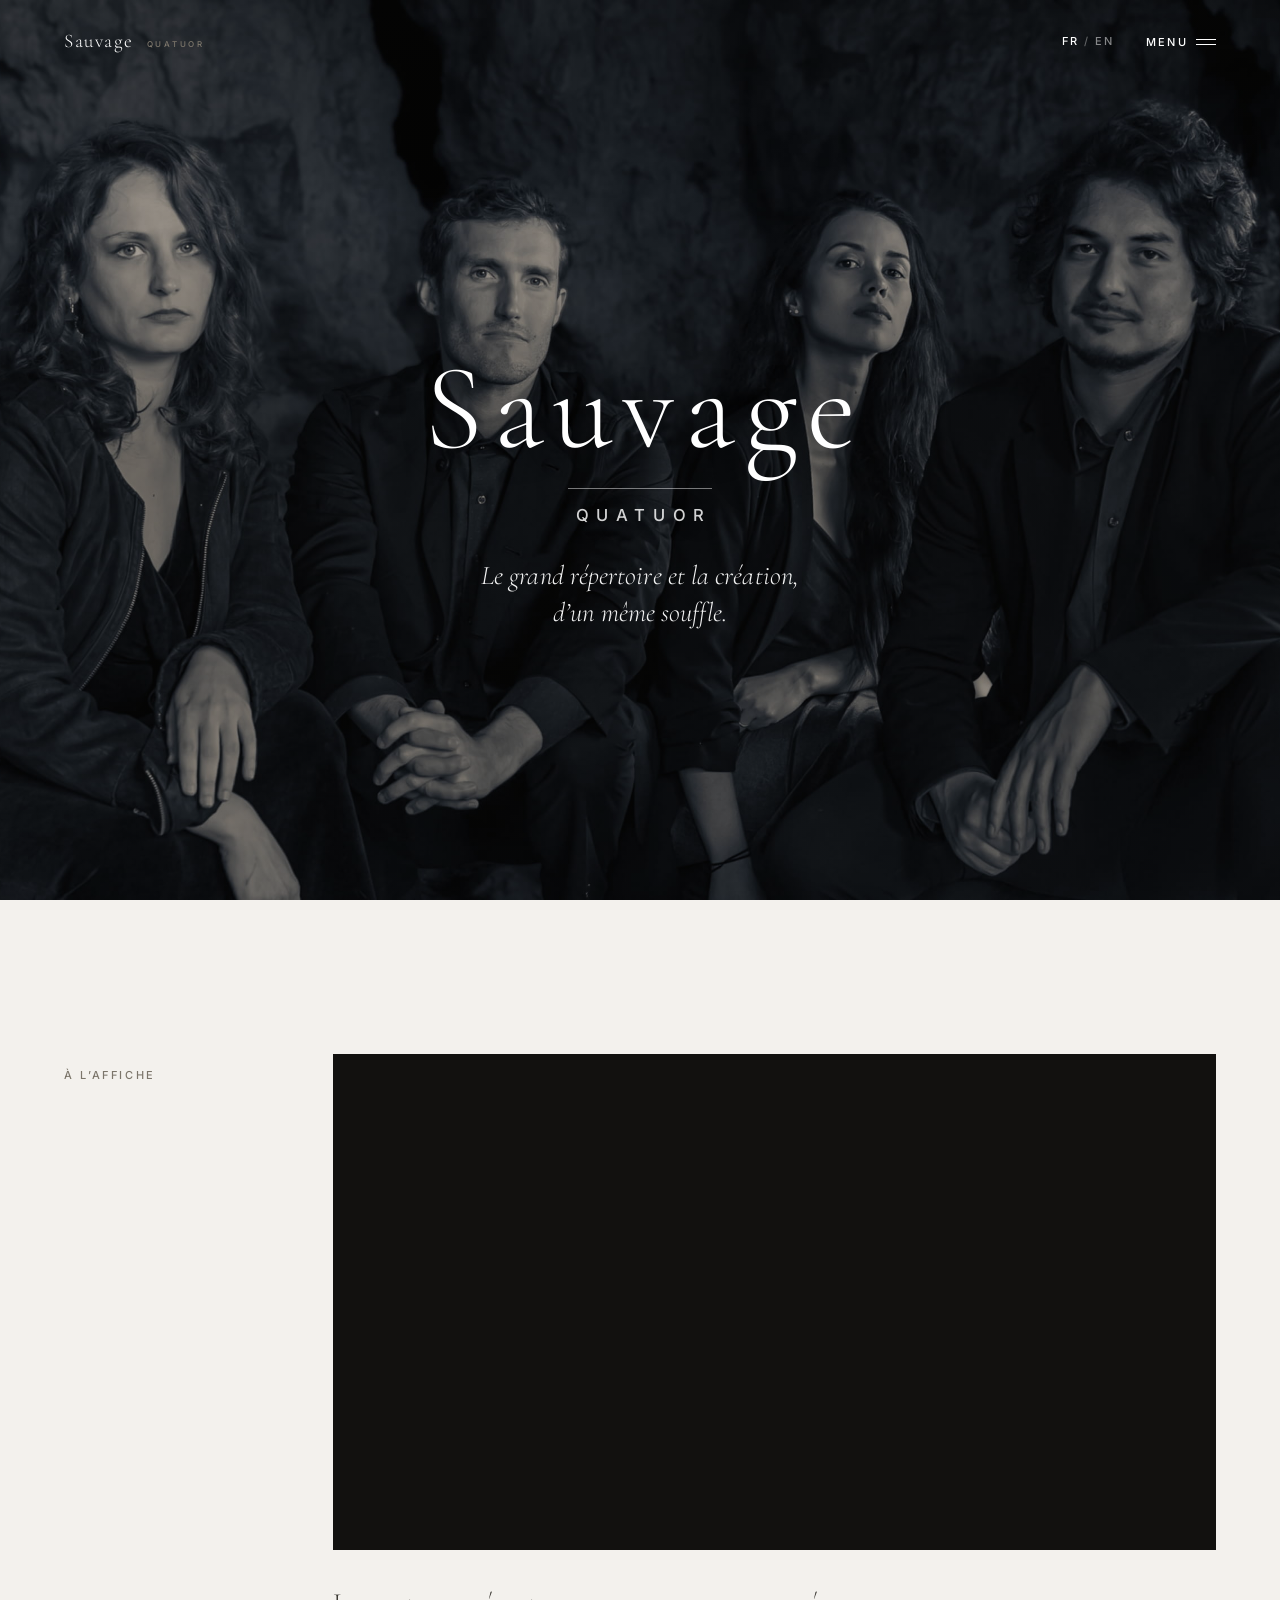
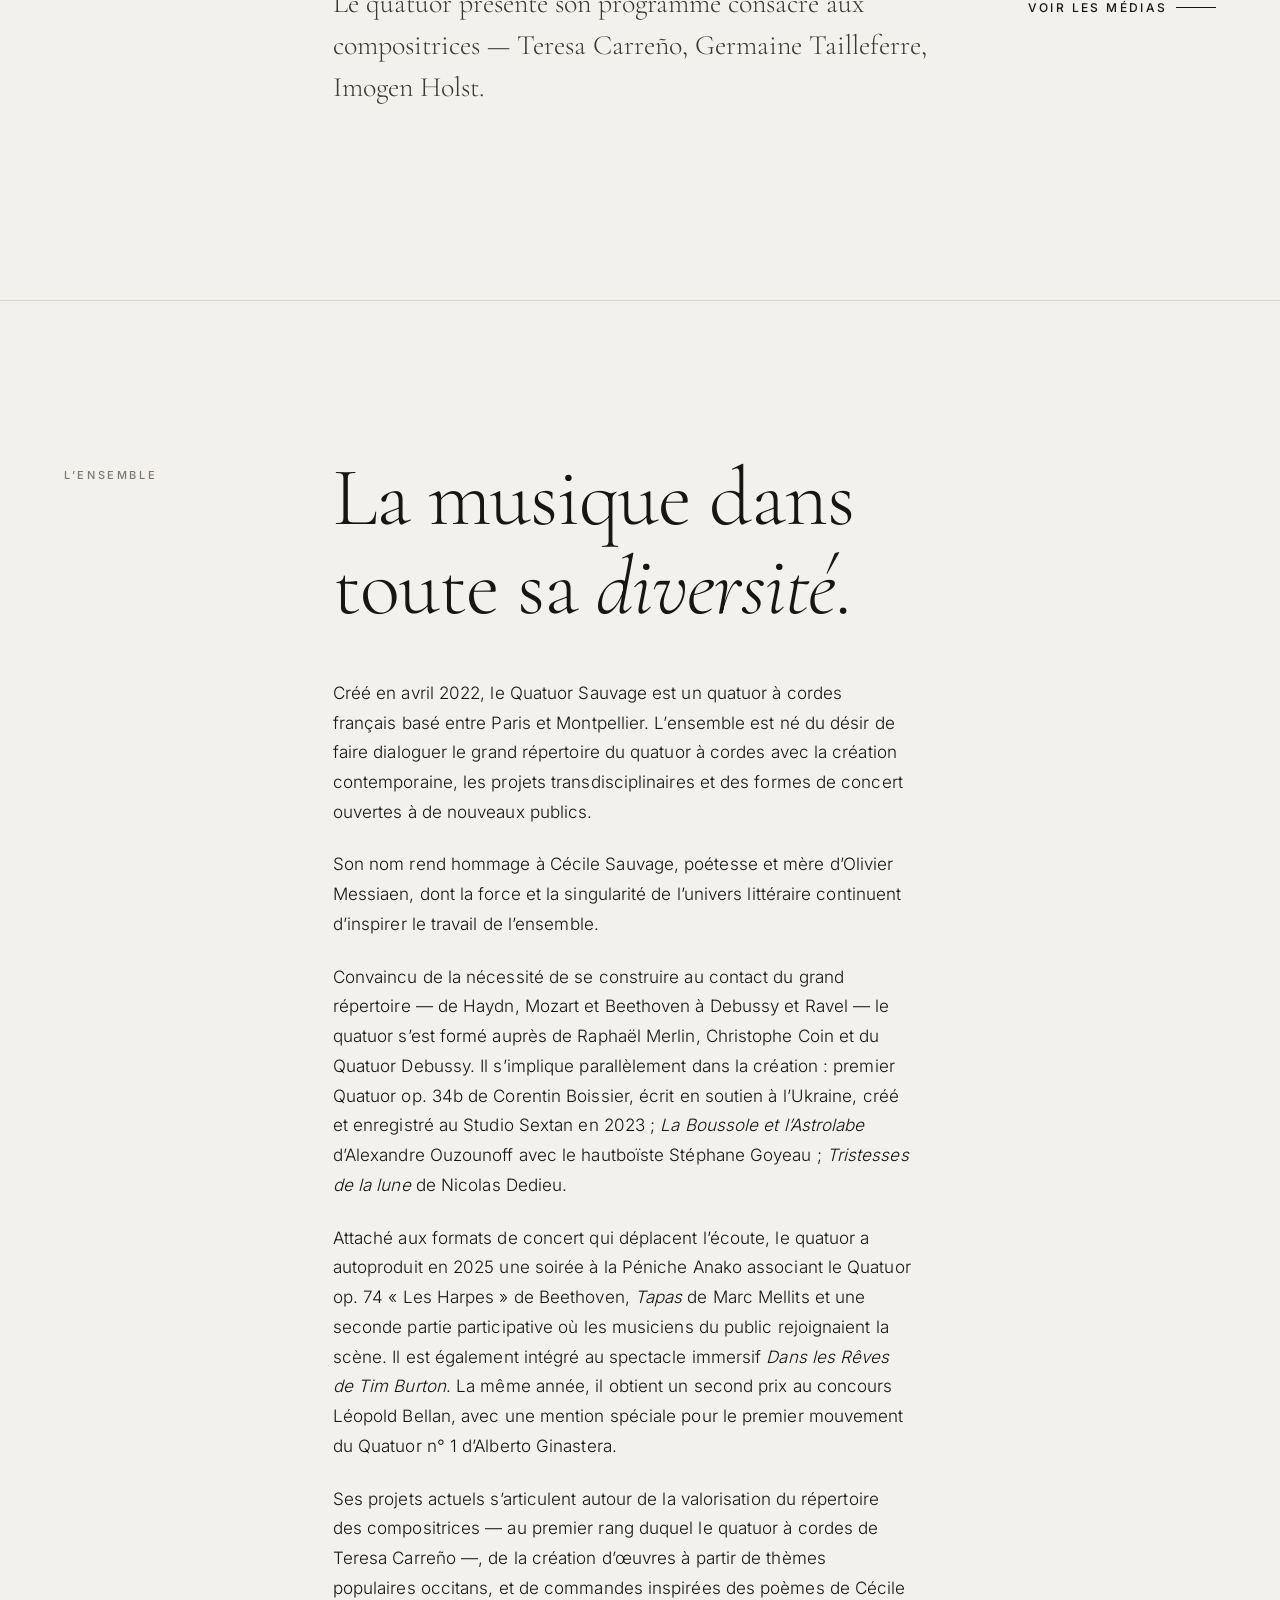
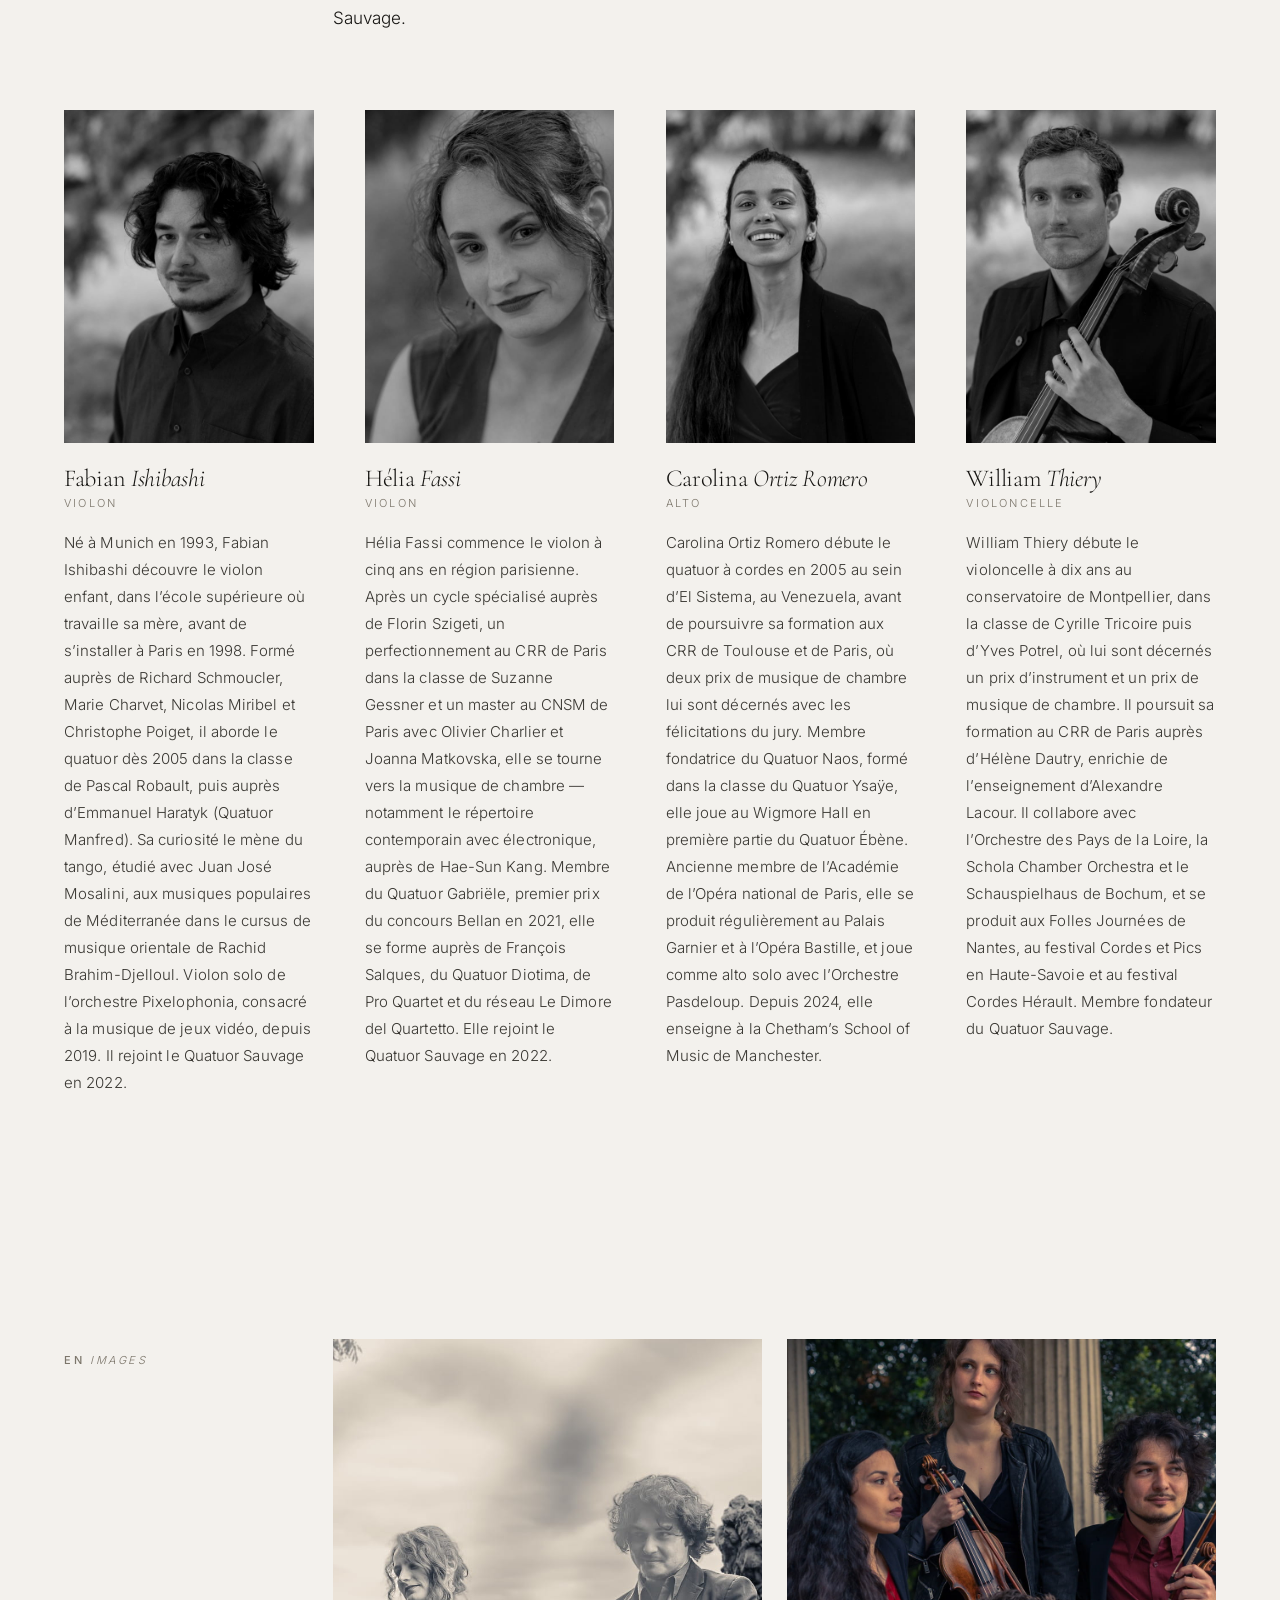
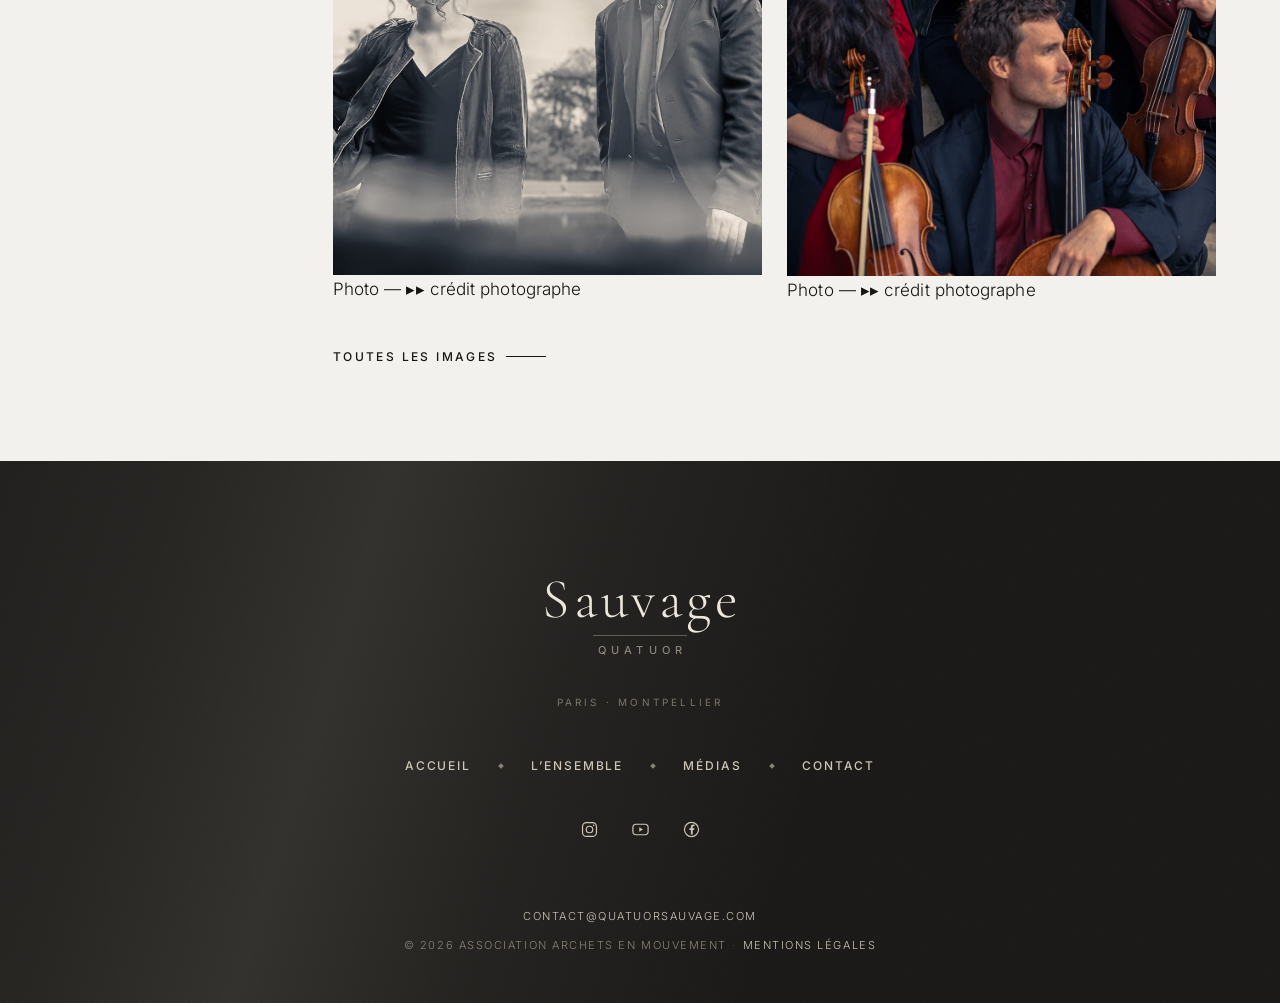
==== commit 2afca35d: "update" ====
--- a/index.html
+++ b/index.html
@@ -85,7 +85,6 @@
       <!-- ▸▸ REMPLACER : accroche (une ligne, en italique) -->
       <p class="hero-tagline">Le grand répertoire et la création, d’un même souffle.</p>
     </div>
-    <span class="scroll-cue" aria-hidden="true">Défiler</span>
   </section>
 
   <!-- ===================== À L’AFFICHE — CRÉNEAU UNIQUE =====================
--- a/css/style.css
+++ b/css/style.css
@@ -370,6 +370,18 @@
   text-transform: uppercase;
   line-height: 1;
   color: var(--mark-sub-ink);
+}
+
+/* Marque centrée (héros, pied de page) : la sous-ligne se centre sous
+   « Sauvage » au lieu d'être décalée à droite. Le décalage n'a de sens que
+   si la marque est alignée à gauche.
+   Le padding-left compense la chasse que l'interlettrage ajoute après le
+   « R » final : sans lui, le mot paraîtrait décalé d'un demi-espace. */
+.hero-mark .mark-sub,
+.footer-mark .mark-sub {
+  margin-left: auto;
+  margin-right: auto;
+  padding-left: 0.46em;
 }
 
 /* Variante d'une seule ligne : la barre de nav n'a pas la hauteur d'une
@@ -581,7 +593,7 @@
   position: relative;
   min-height: 100svh;
   display: flex;
-  align-items: flex-end;
+  align-items: center;
   color: #fff;
   overflow: hidden;
 }
@@ -599,16 +611,23 @@
   content: "";
   position: absolute;
   inset: 0;
-  background: linear-gradient(180deg, rgba(10,10,9,0.42) 0%, rgba(10,10,9,0.12) 38%, rgba(10,10,9,0.55) 100%);
+  background: linear-gradient(180deg, rgba(10,10,9,0.40) 0%, rgba(10,10,9,0.30) 22%, rgba(10,10,9,0.46) 52%, rgba(10,10,9,0.38) 100%);
 }
 .hero-inner {
   position: relative;
   z-index: 2;
   width: 100%;
   padding-inline: var(--gutter);
-  padding-bottom: clamp(3rem, 8vh, 6rem);
+  /* Le bloc est centré dans la hauteur de l'image. La barre de nav occupe le
+     haut : on décale d'autant vers le bas pour que le centrage soit optique
+     et pas seulement géométrique.
+     Pour reposer le bloc en bas de l'image comme avant, remplacer cette ligne
+     par « padding-bottom: clamp(3rem, 8vh, 6rem); » et repasser .hero en
+     « align-items: flex-end ». */
+  padding-top: var(--nav-h);
   max-width: 1560px;
   margin-inline: auto;
+  text-align: center;
 }
 .hero-mark {
   --mark-size: clamp(2.75rem, 9.5vw, 8rem);
@@ -623,29 +642,9 @@
   font-weight: 300;
   font-size: clamp(1.125rem, 2.1vw, 1.75rem);
   line-height: 1.4;
-  margin: clamp(1rem, 2vw, 1.6rem) 0 0;
+  margin: clamp(1rem, 2vw, 1.6rem) auto 0;
   max-width: 30ch;
   opacity: 0.94;
-}
-
-.scroll-cue {
-  position: absolute;
-  bottom: clamp(1.25rem, 3vh, 2.25rem);
-  right: var(--gutter);
-  z-index: 2;
-  font-size: 0.625rem;
-  letter-spacing: 0.24em;
-  text-transform: uppercase;
-  color: rgba(255,255,255,0.75);
-  display: flex;
-  align-items: center;
-  gap: 0.75em;
-}
-.scroll-cue::after {
-  content: "";
-  width: 1px;
-  height: 2.5rem;
-  background: linear-gradient(180deg, rgba(255,255,255,0.7), rgba(255,255,255,0));
 }
 
 /* En-tête de page intérieure */
@@ -1067,6 +1066,6 @@
    15. Impression
    -------------------------------------------------------------------------- */
 @media print {
-  .nav, .overlay, .scroll-cue, .lightbox { display: none !important; }
+  .nav, .overlay, .lightbox { display: none !important; }
   body { background: #fff; color: #000; }
 }
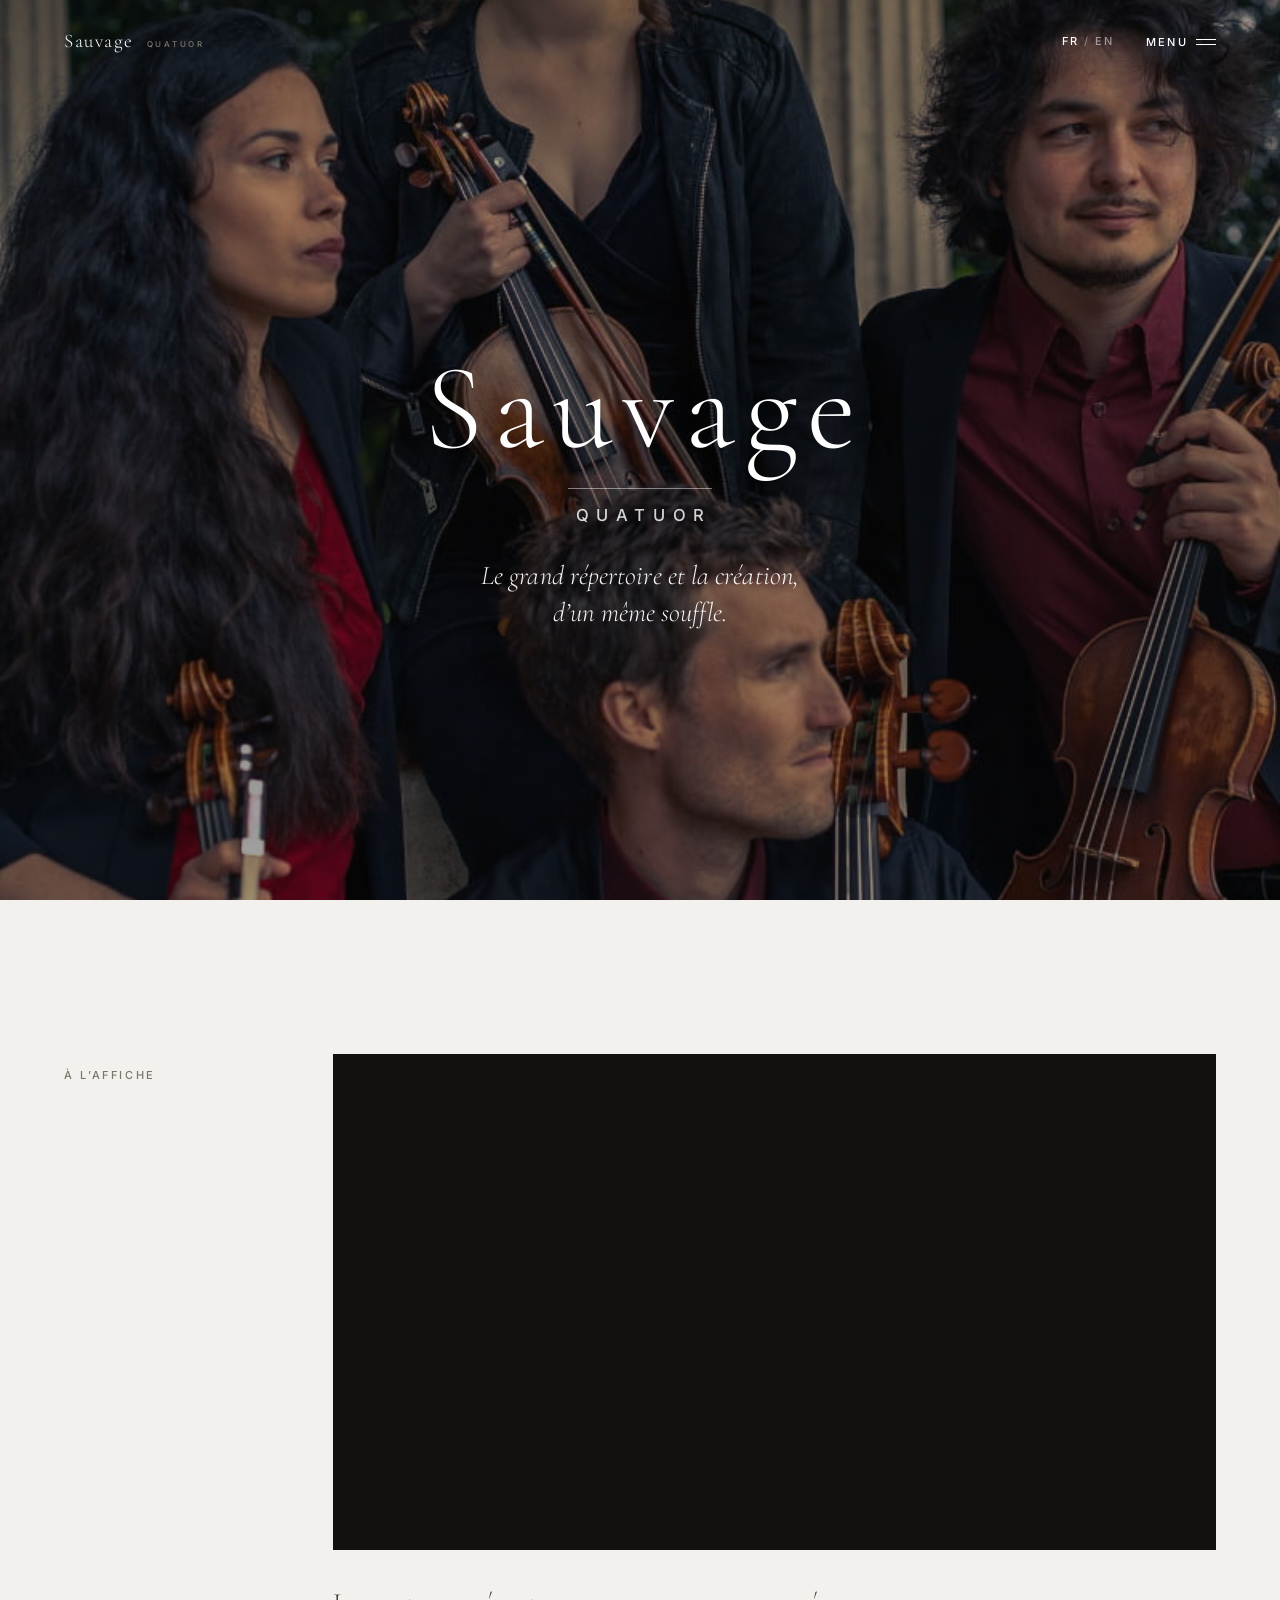
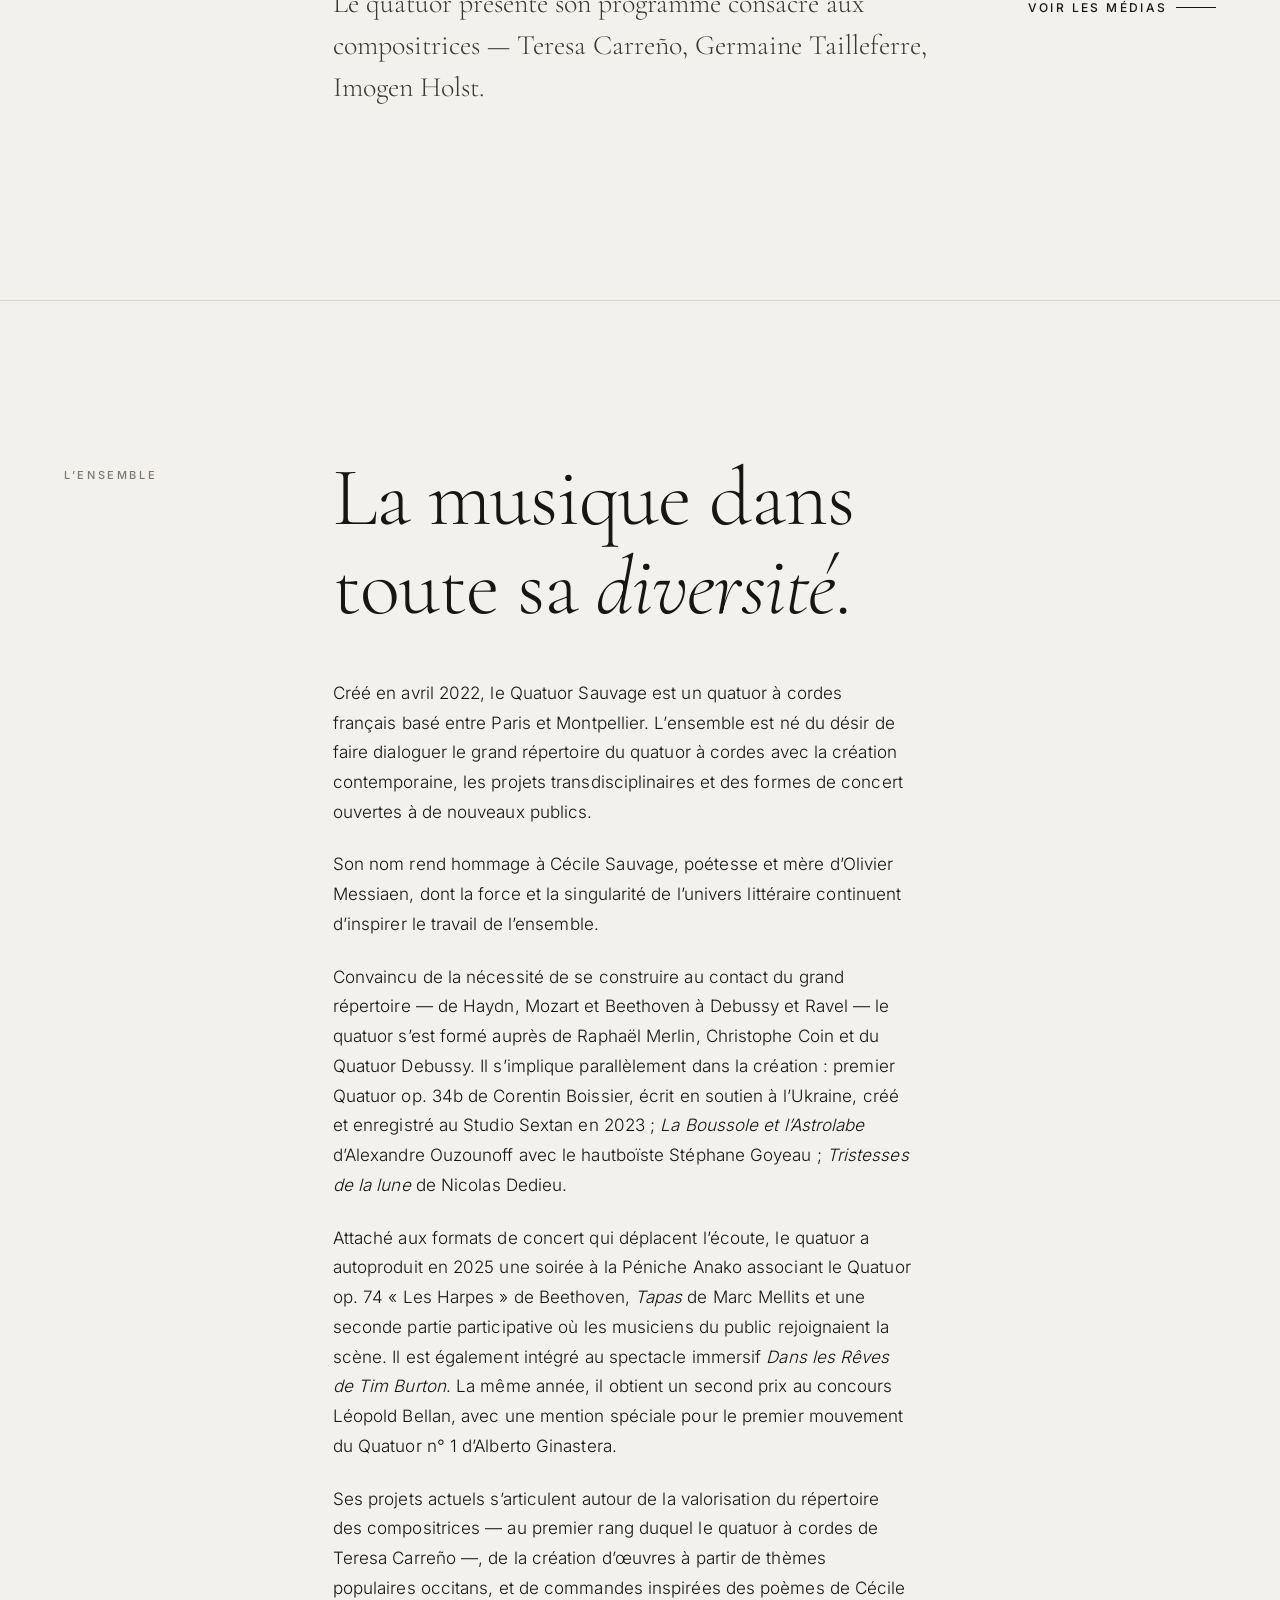
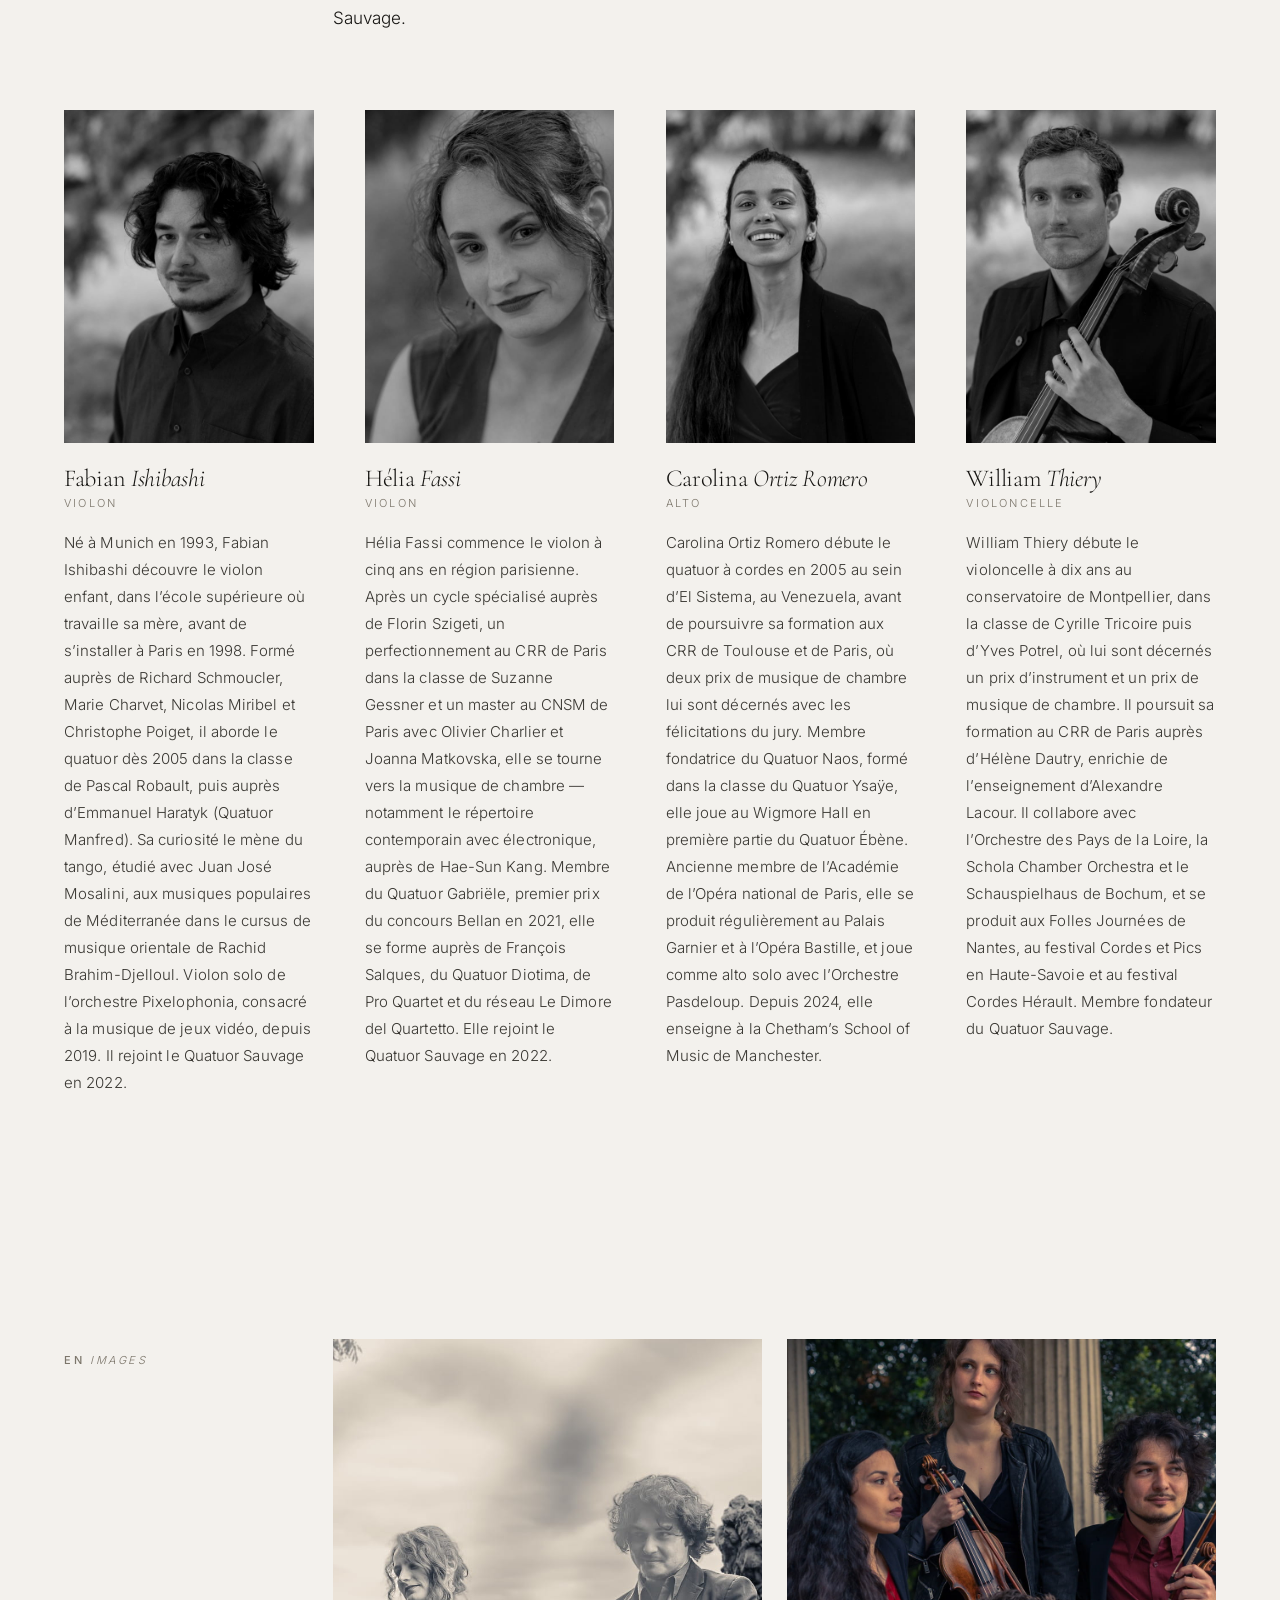
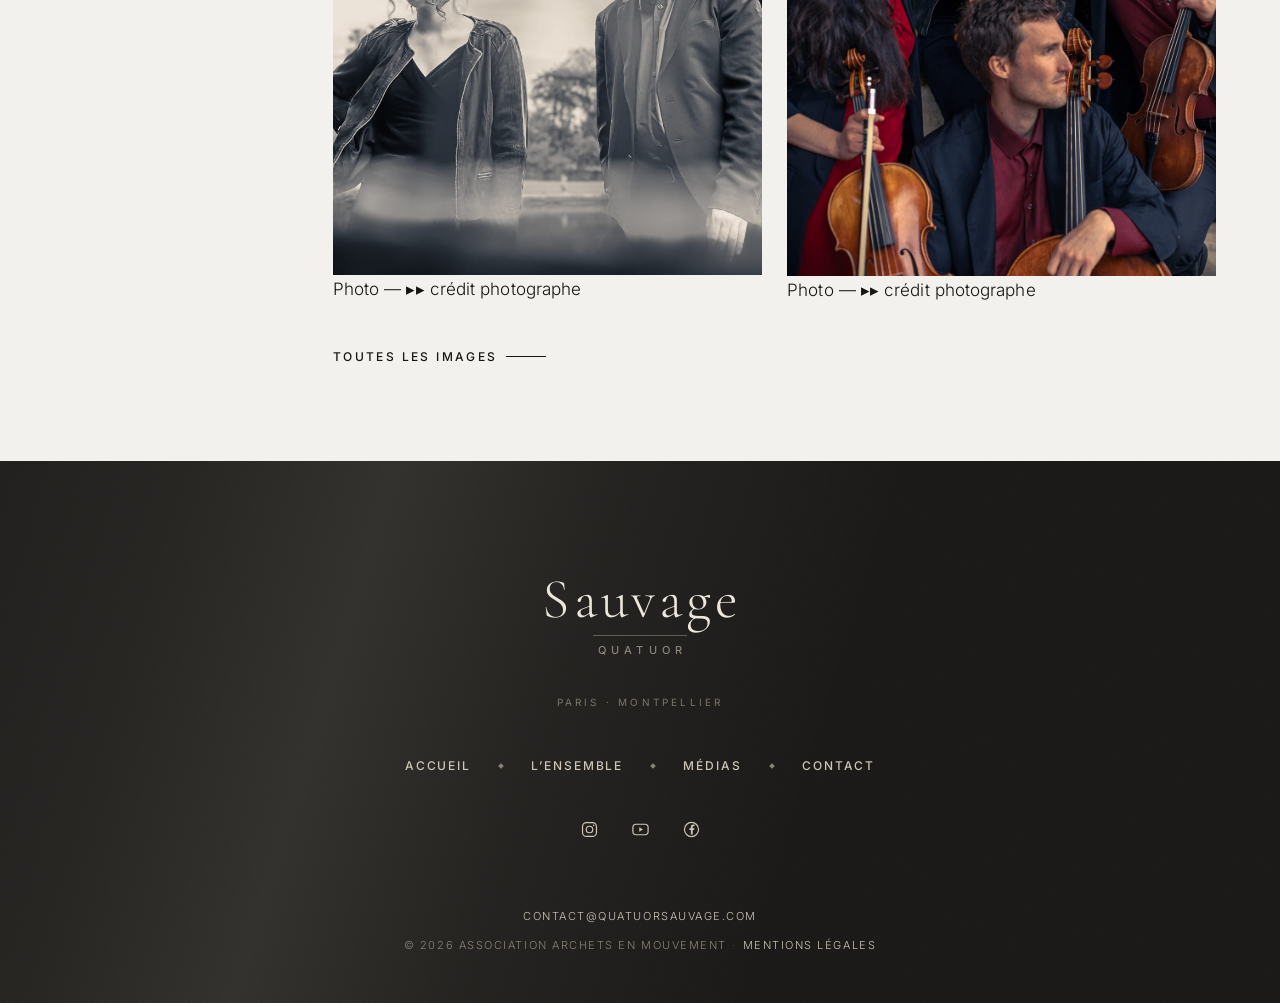
==== commit d6a98c84: "update hero and contact images for mobile" ====
--- a/index.html
+++ b/index.html
@@ -77,8 +77,13 @@
   <!-- ============================== HÉROS ============================== -->
   <section class="hero">
     <div class="hero-media">
-      <!-- ▸▸ IMAGE : /images/hero.jpg — paysage, min. 2400 px de large -->
-      <img src="images/hero.jpg" alt="Le Quatuor Sauvage en concert" fetchpriority="high">
+      <!-- ▸▸ IMAGE : /images/hero.jpg — paysage, min. 2400 px de large
+           ▸▸ IMAGE : /images/hero-vertical.jpg — portrait, min. 1400 px de large.
+           Le navigateur ne télécharge que celle qui correspond, jamais les deux. -->
+      <picture>
+        <source media="(max-width: 47.999rem) and (orientation: portrait)" srcset="images/hero-vertical.jpg">
+        <img src="images/hero.jpg" alt="Le Quatuor Sauvage en concert" fetchpriority="high">
+      </picture>
     </div>
     <div class="hero-inner">
       <h1 class="hero-mark mark"><span class="mark-main">Sauvage</span><span class="mark-sub">Quatuor</span></h1>
--- a/css/style.css
+++ b/css/style.css
@@ -510,6 +510,11 @@
   opacity: 0.4;
   filter: grayscale(0.35) brightness(0.45) contrast(1.05);
   pointer-events: none;
+}
+/* En portrait étroit, le menu prend la version verticale, comme le héros.
+   Si le chemin ci-dessus change, changer aussi celui-ci. */
+@media (max-width: 47.999rem) and (orientation: portrait) {
+  .overlay::before { background-image: url("../images/hero-vertical.jpg"); }
 }
 /* la lumière rasante + le grain, comme au pied de page */
 .overlay::after {
@@ -601,6 +606,14 @@
   position: absolute;
   inset: 0;
 }
+/* <picture> est une boîte en ligne de hauteur automatique : sans cette règle,
+   le « height: 100% » de l'image n'aurait plus de hauteur de référence et
+   retomberait à la hauteur naturelle de la photo. */
+.hero-media picture {
+  display: block;
+  width: 100%;
+  height: 100%;
+}
 .hero-media img {
   width: 100%;
   height: 100%;
@@ -720,6 +733,7 @@
   width: 100%;
   margin-block: 0;
 }
+.bleed picture { display: block; }
 .bleed img {
   width: 100%;
   height: clamp(20rem, 62vh, 46rem);
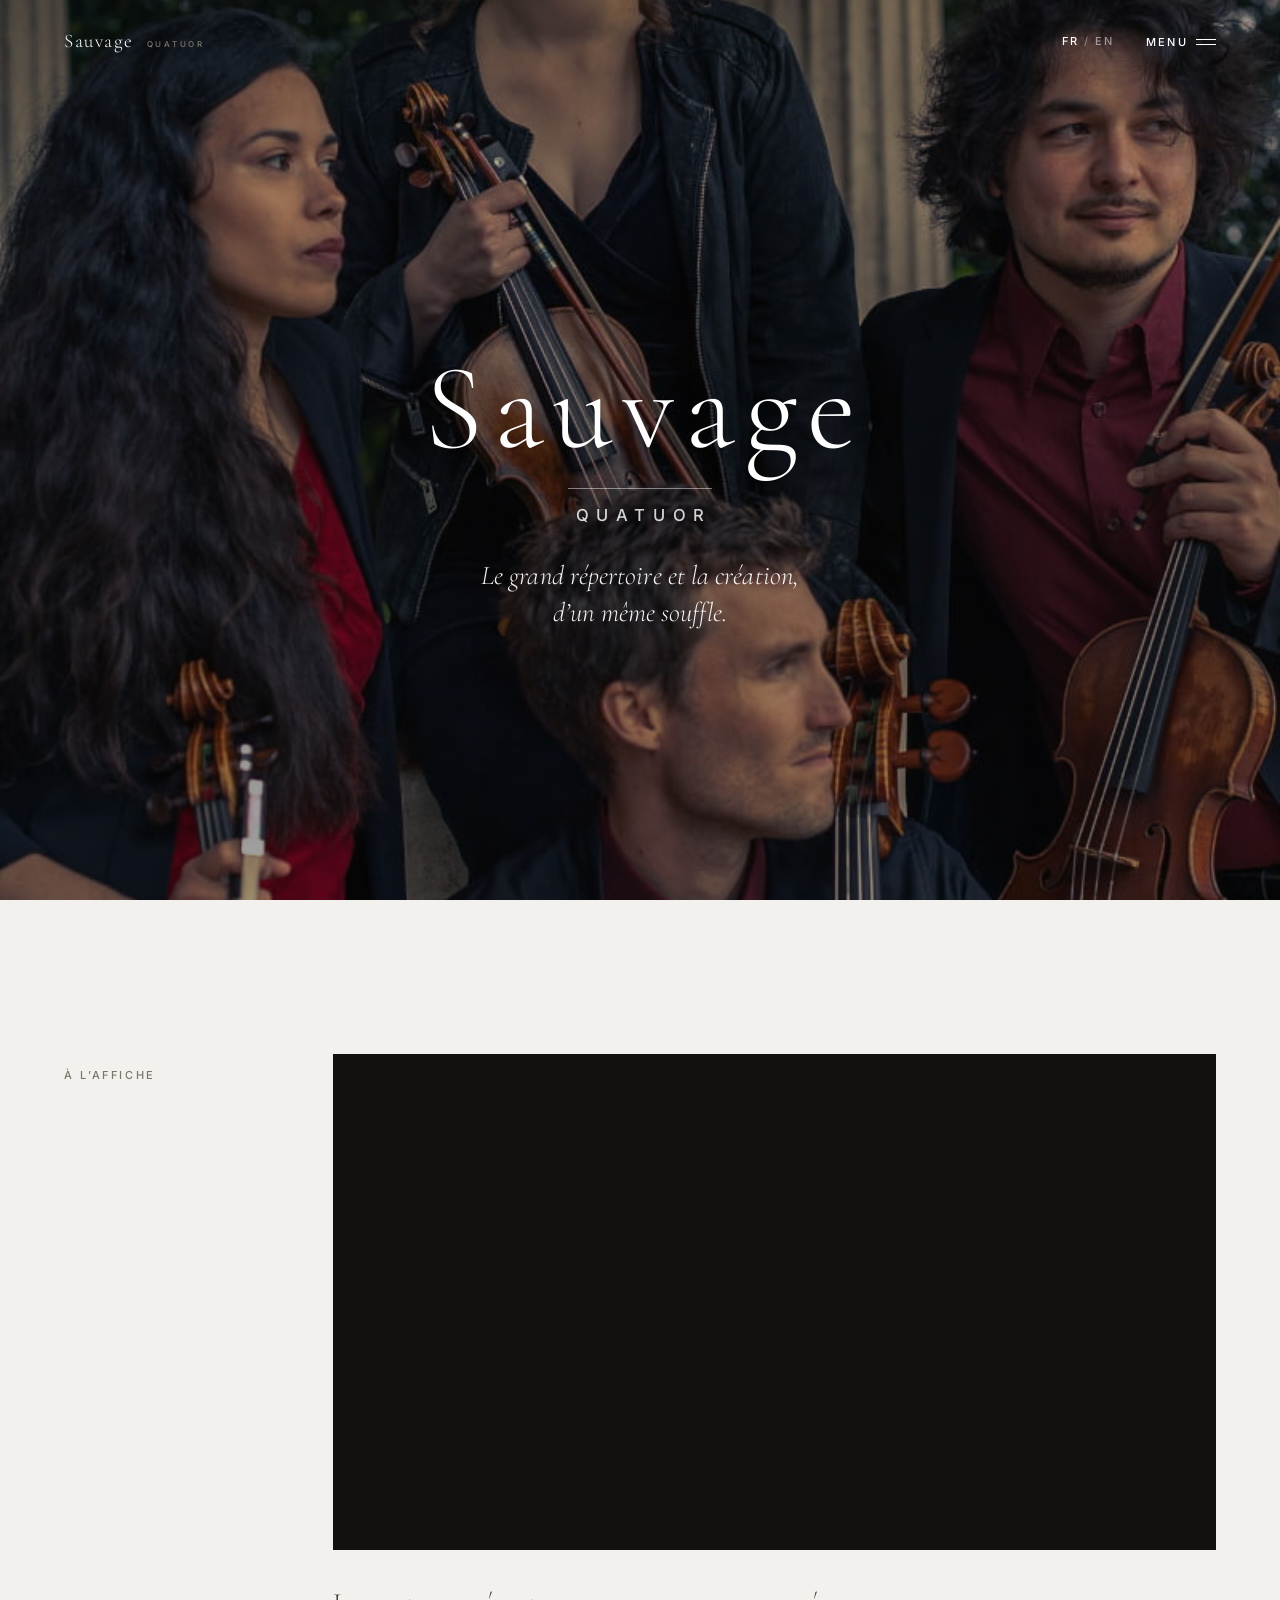
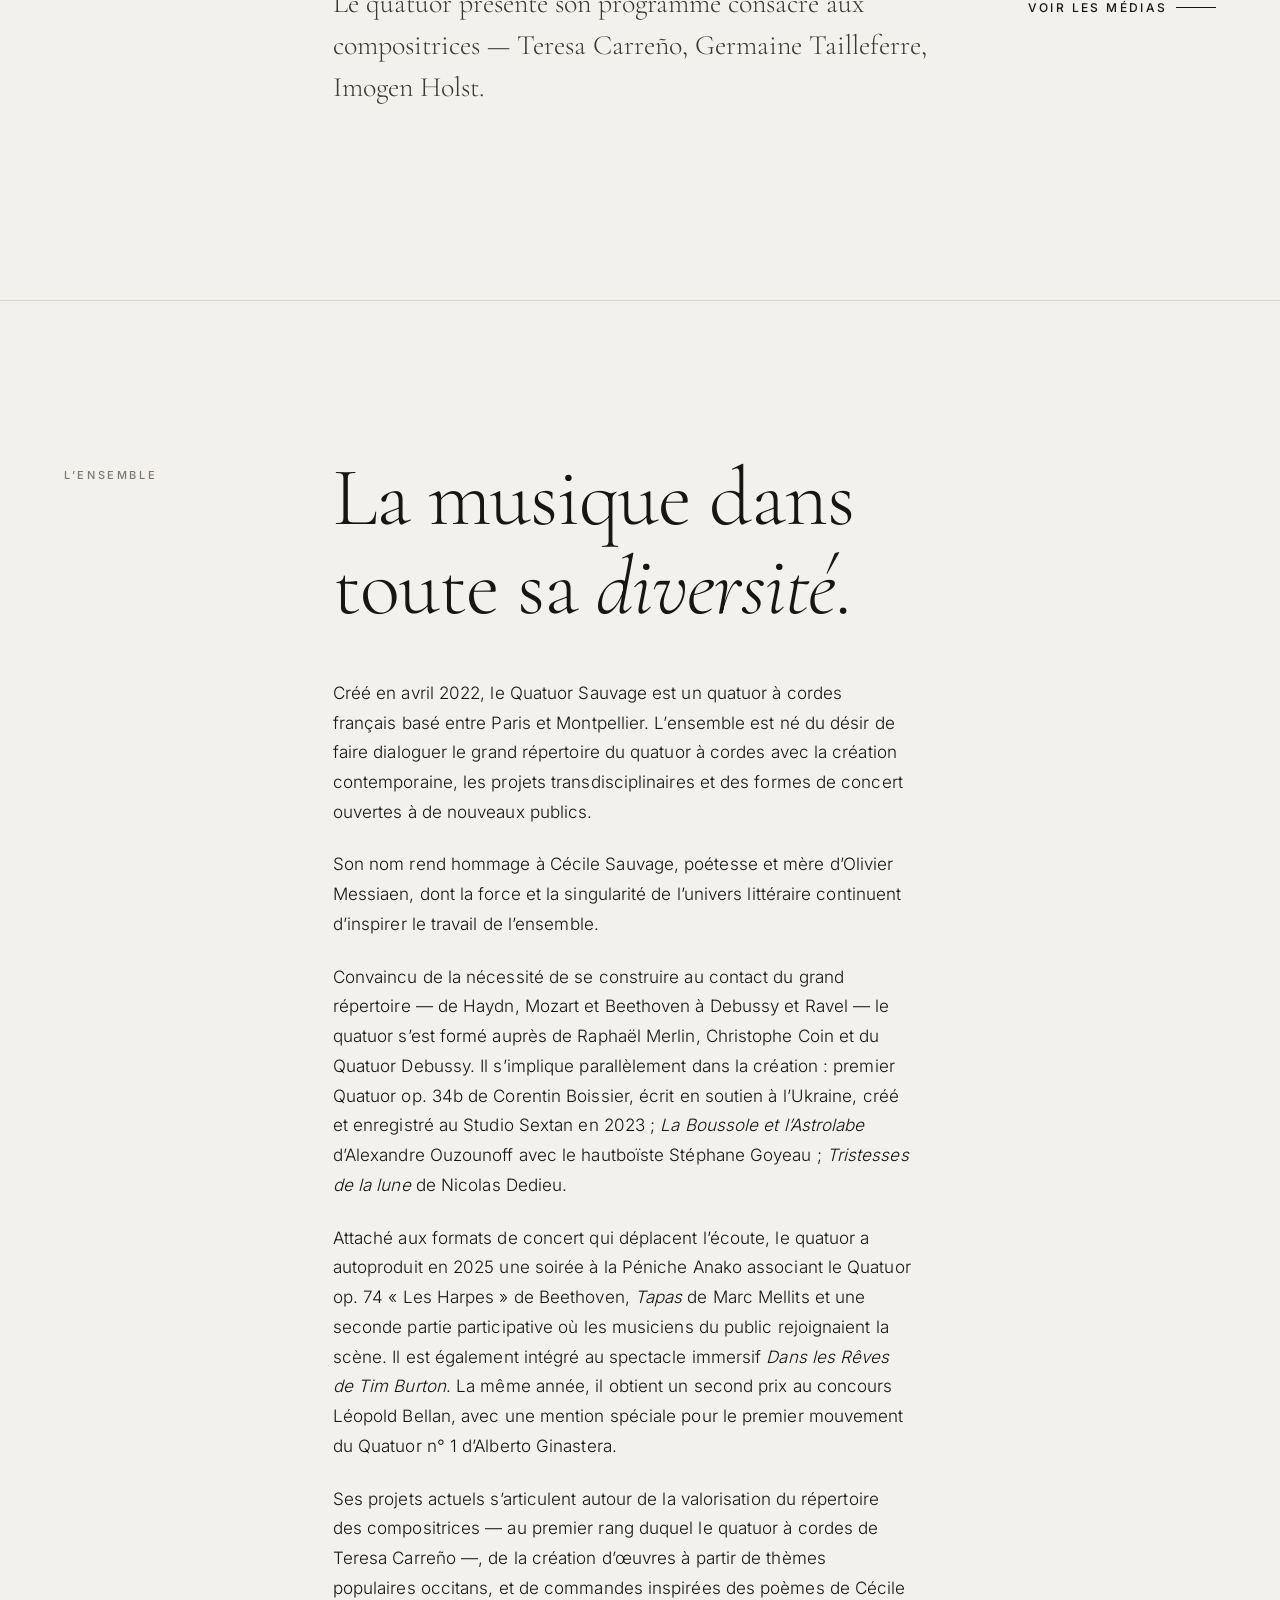
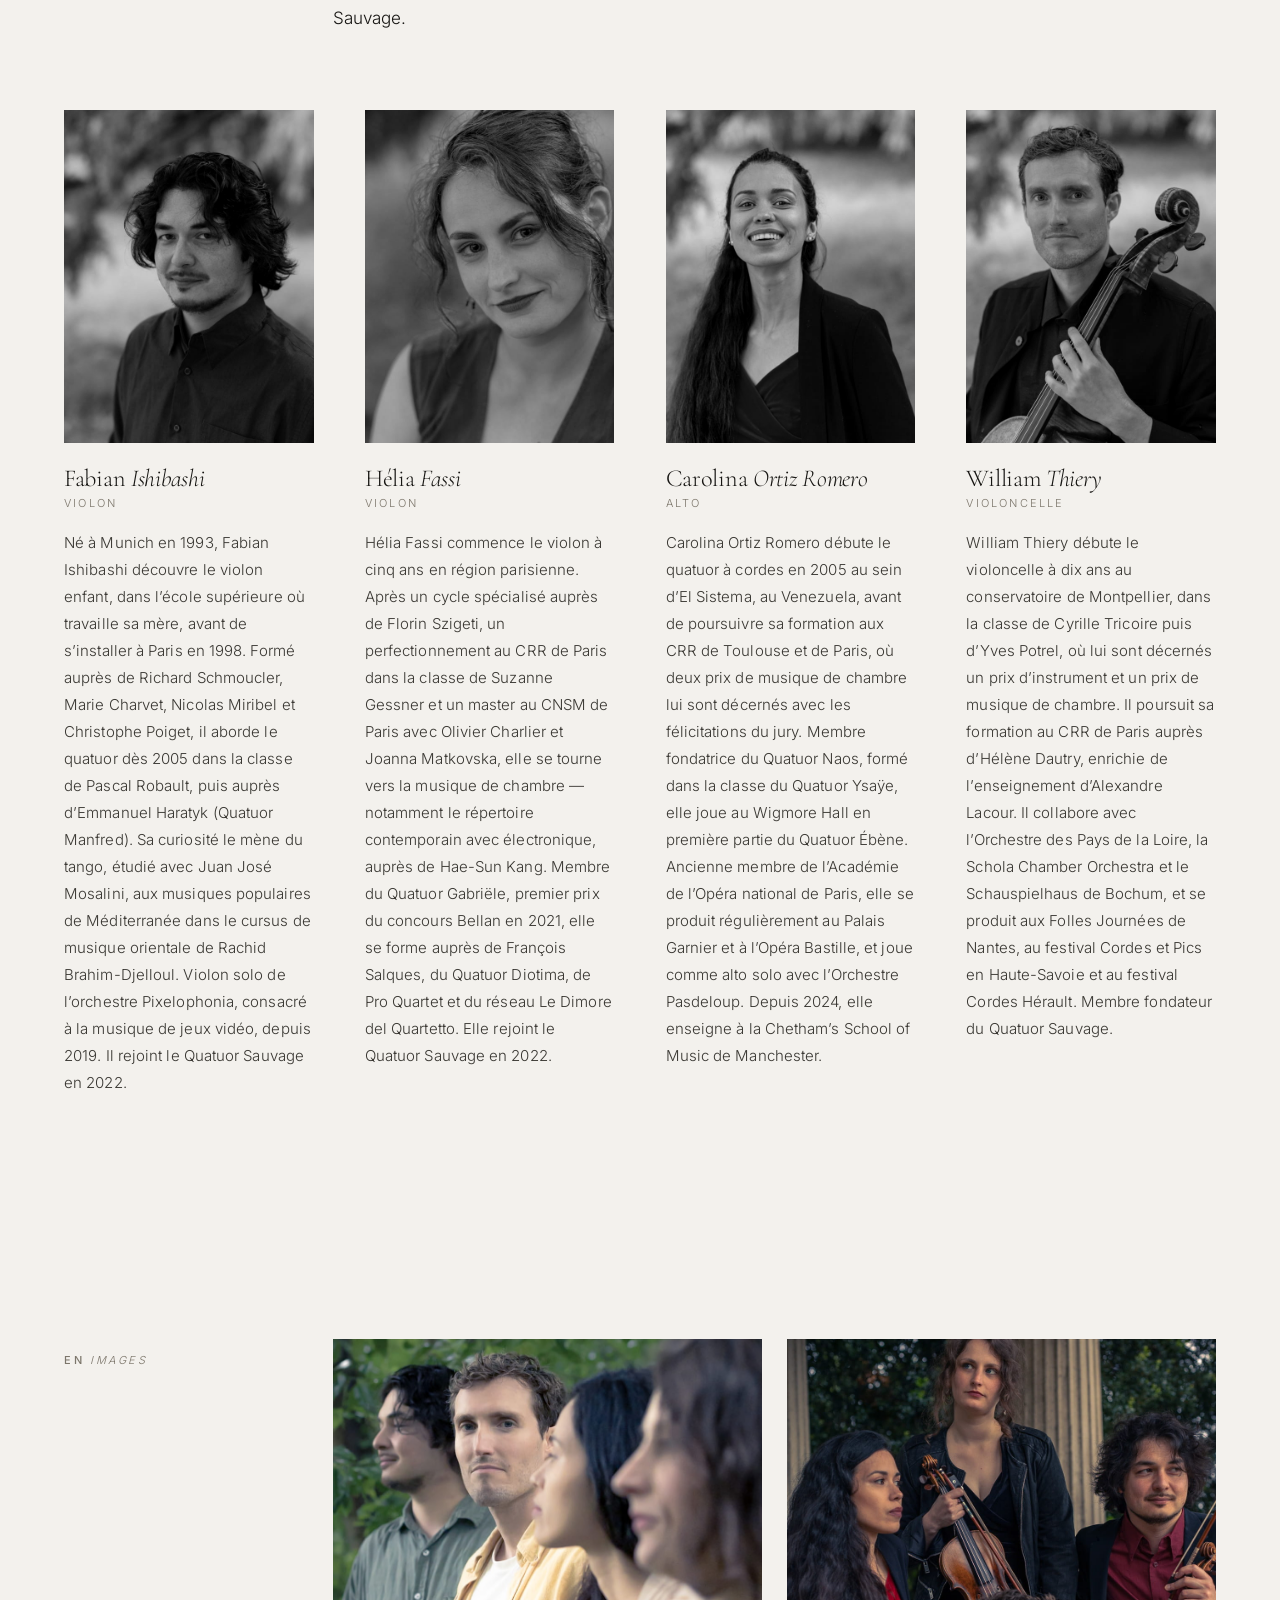
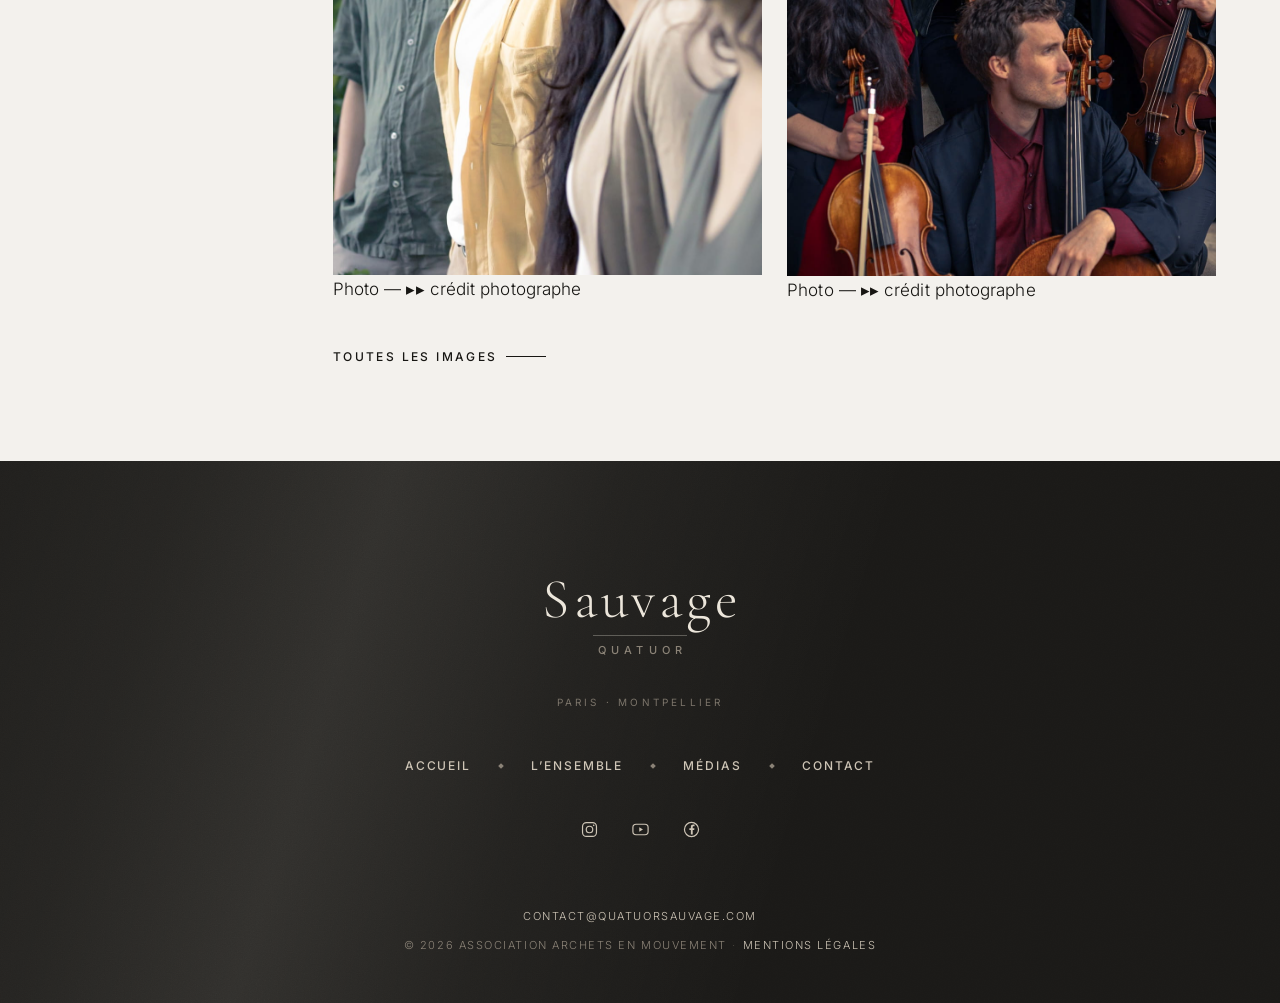
==== commit dfbf4538: "update" ====
--- a/index.html
+++ b/index.html
@@ -192,7 +192,7 @@
           <figure>
             <a href="media.html">
               <!-- ▸▸ IMAGE : /images/quartet-01.jpg -->
-              <img src="images/quartet-01.jpg" alt="Le Quatuor Sauvage en répétition" loading="lazy">
+              <img src="images/quartet-04.jpg" alt="Le Quatuor Sauvage en répétition" loading="lazy">
             </a>
             <figcaption>Photo — ▸▸ crédit photographe</figcaption>
           </figure>
--- a/css/style.css
+++ b/css/style.css
@@ -734,10 +734,15 @@
   margin-block: 0;
 }
 .bleed picture { display: block; }
+/* Hauteur libre : l'image se déploie dans ses proportions réelles, rien n'est
+   rogné. C'est le recadrage du fichier qui décide de la hauteur du bandeau.
+   Les attributs width/height posés sur <img> et <source> dans le HTML servent
+   au navigateur à réserver la place avant que la photo n'arrive : sans eux,
+   le pied de page remonte puis redescend au chargement. */
 .bleed img {
+  display: block;
   width: 100%;
-  height: clamp(20rem, 62vh, 46rem);
-  object-fit: cover;
+  height: auto;
 }
 
 .duo {
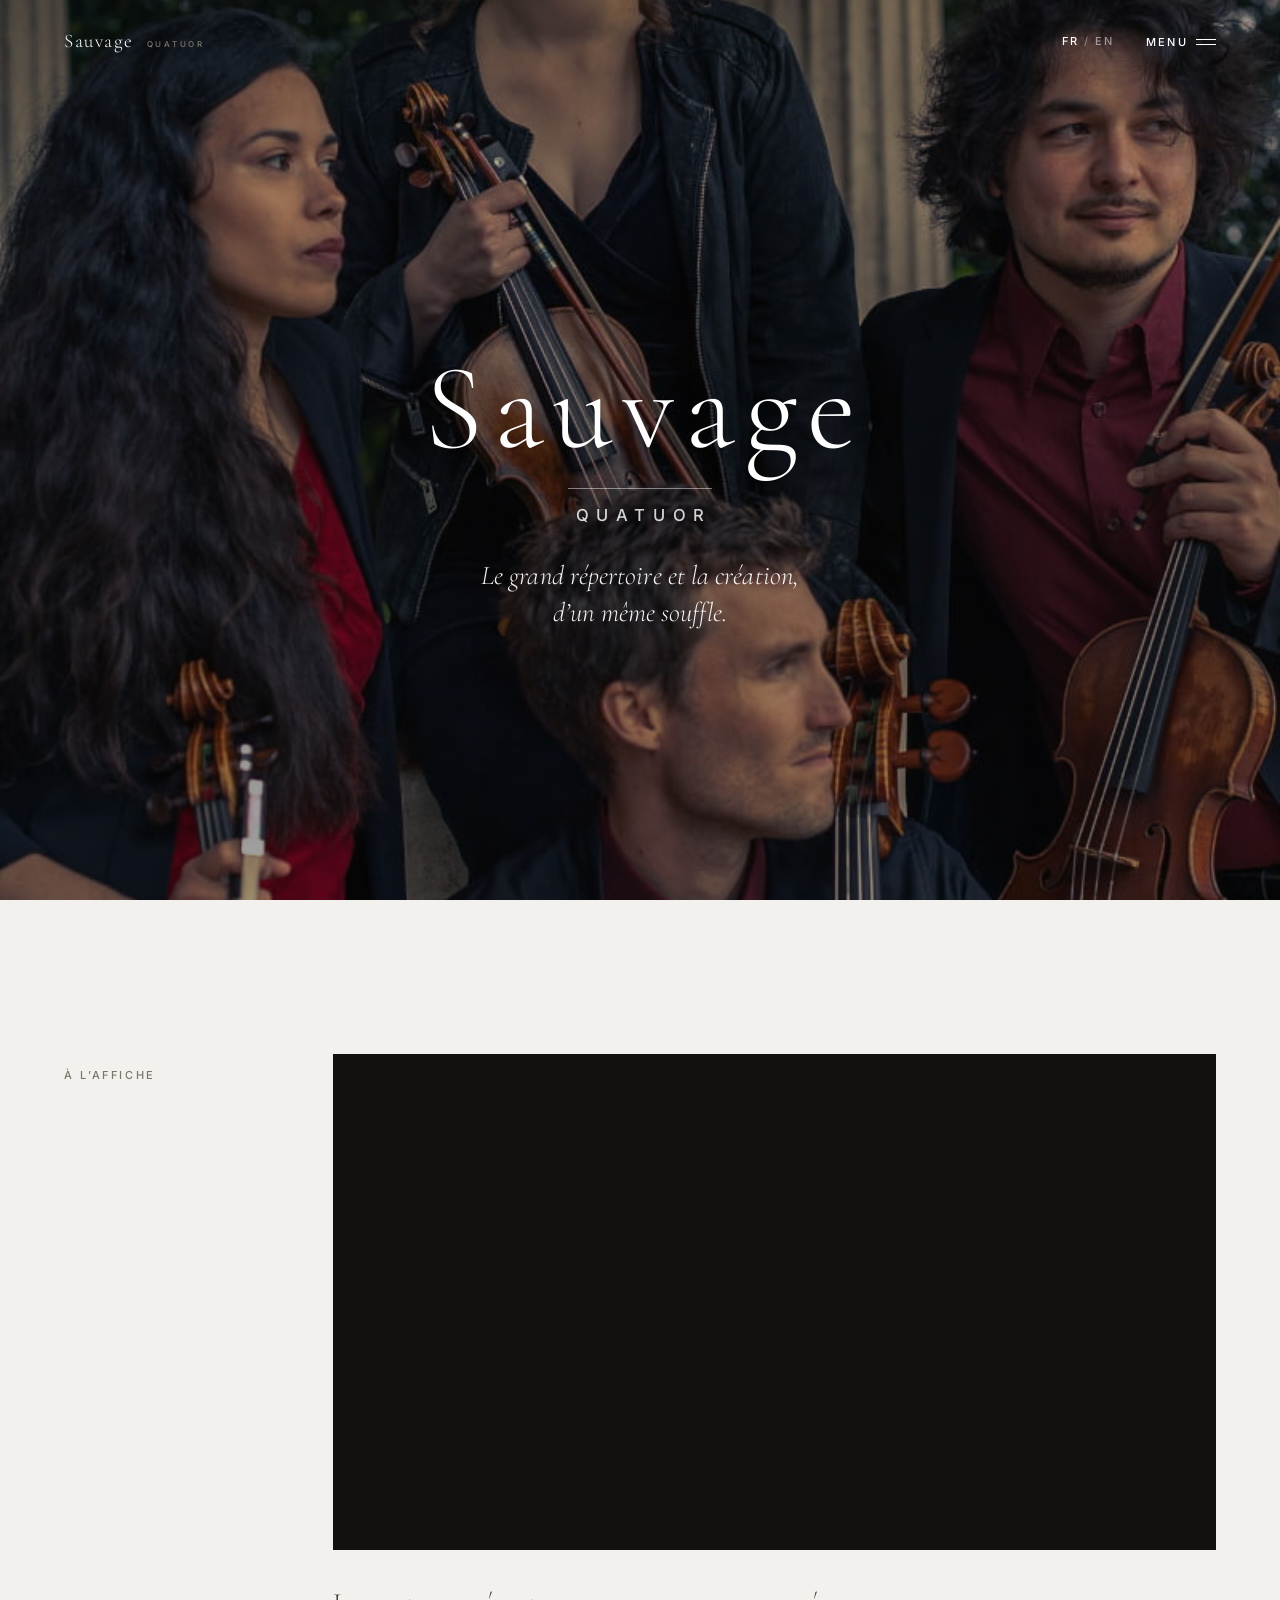
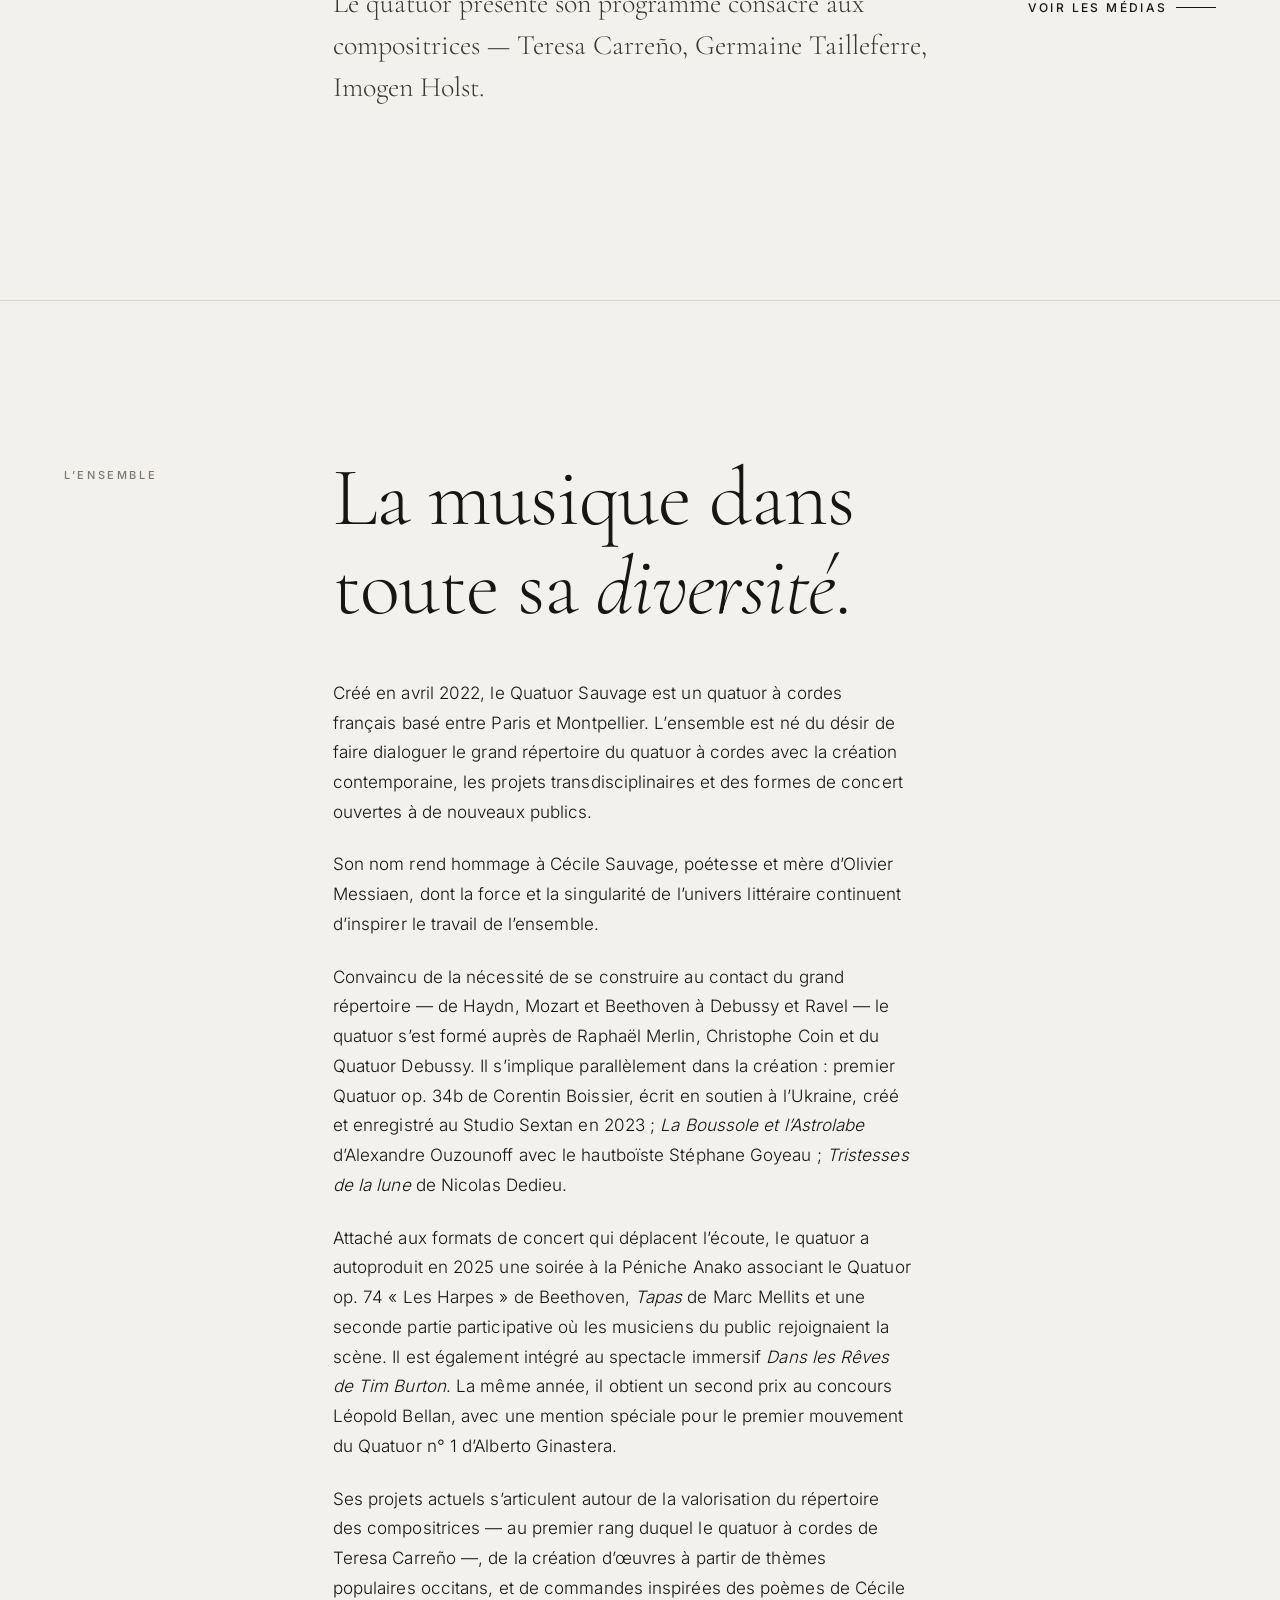
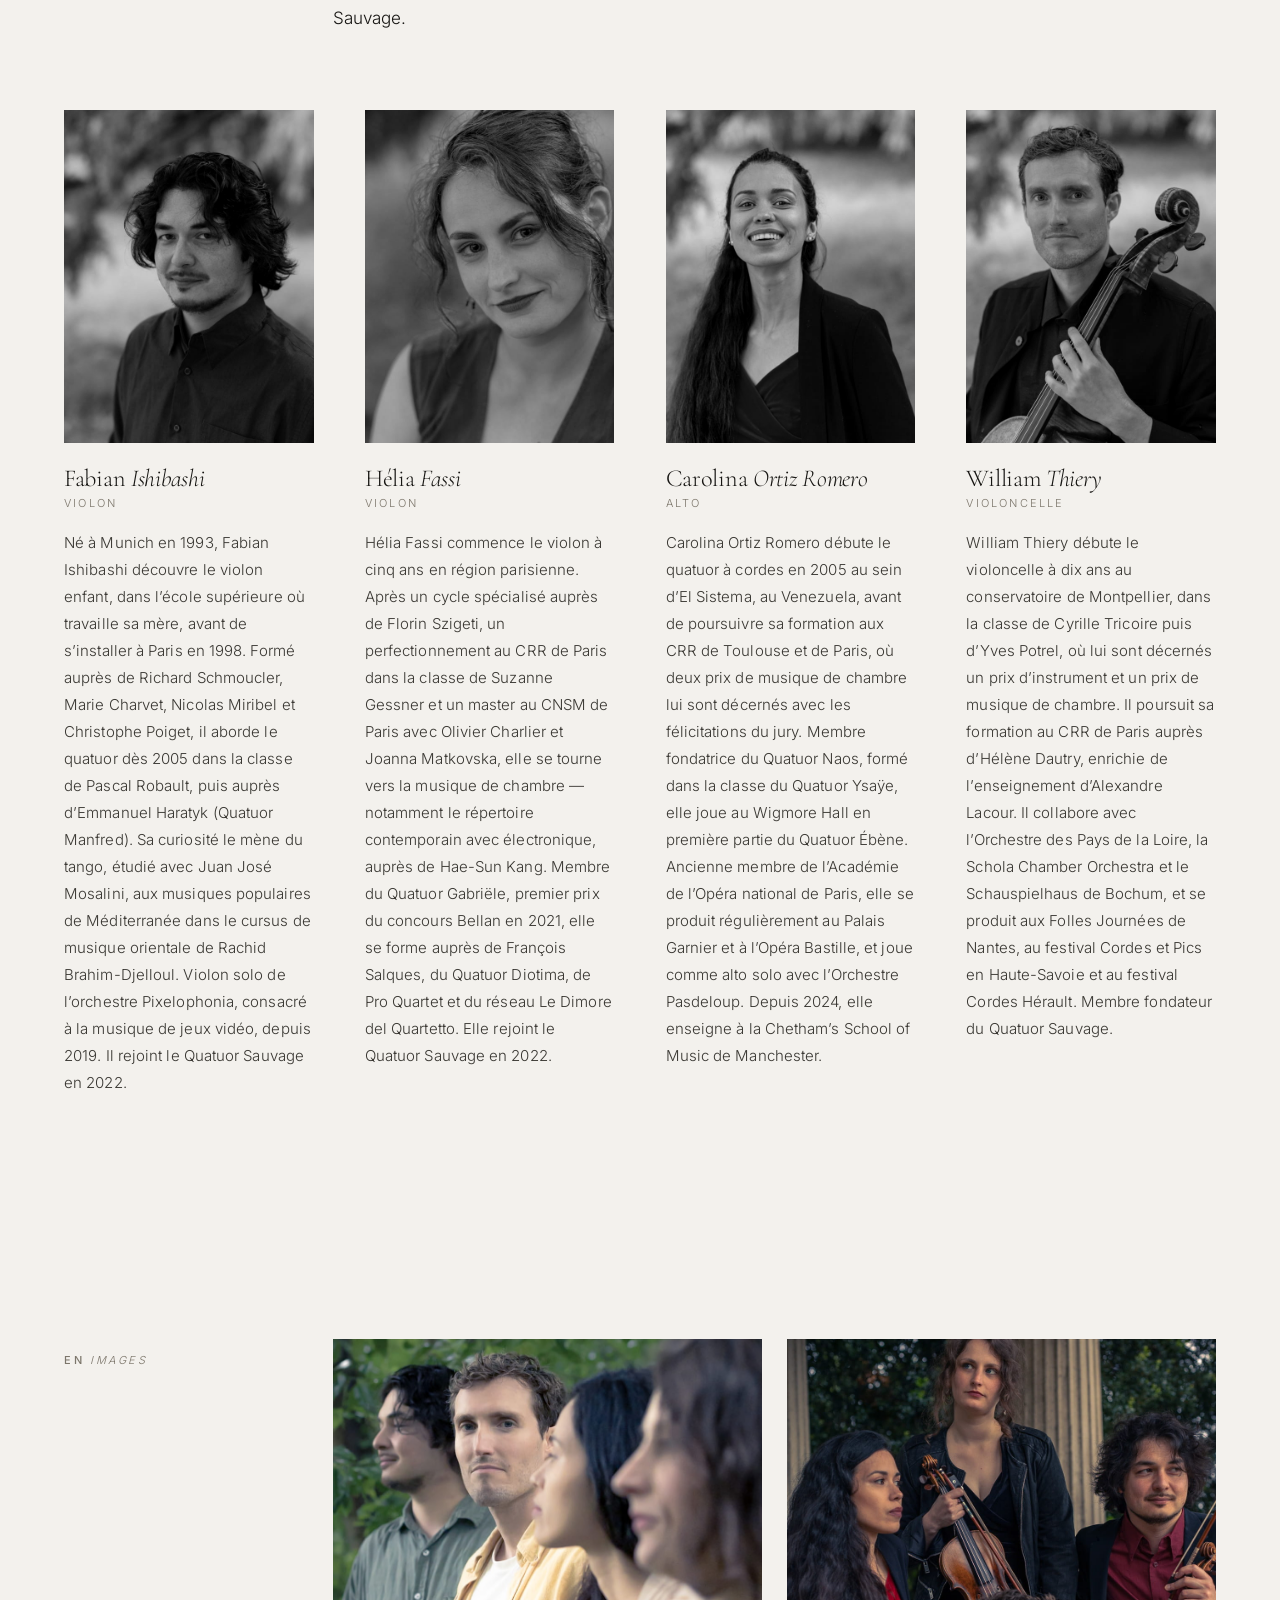
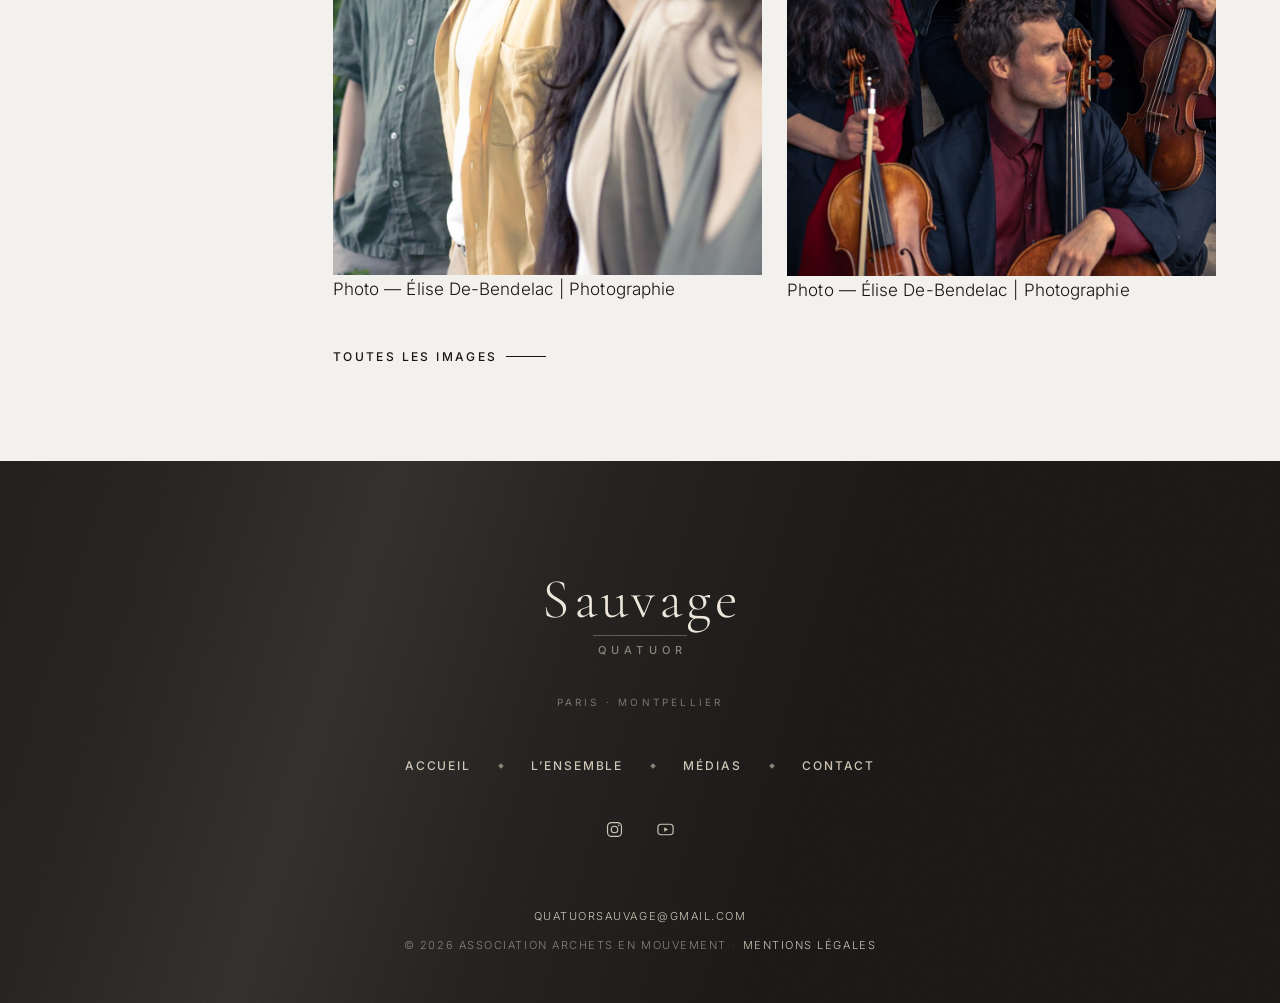
==== commit 22783637: "update social" ====
--- a/index.html
+++ b/index.html
@@ -59,13 +59,10 @@
       <a href="contact.html">Contact</a>
     </nav>
     <div class="overlay-foot">
-      <!-- ▸▸ REMPLACER : adresse e-mail -->
-      <a href="mailto:contact@quatuorsauvage.com">contact@quatuorsauvage.com</a>
-      <!-- ▸▸ REMPLACER : liens sociaux -->
+      <a href="mailto:quatuorsauvage@gmail.com">quatuorsauvage@gmail.com</a>
       <ul class="overlay-social">
-        <li><a href="https://www.instagram.com/" target="_blank" rel="noopener" aria-label="Instagram"><svg viewBox="0 0 24 24" width="18" height="18" fill="none" stroke="currentColor" stroke-width="1.5" aria-hidden="true"><rect x="3.2" y="3.2" width="17.6" height="17.6" rx="5"/><circle cx="12" cy="12" r="4.1"/><circle cx="17.3" cy="6.7" r="1.05" fill="currentColor" stroke="none"/></svg></a></li>
-        <li><a href="https://www.youtube.com/" target="_blank" rel="noopener" aria-label="YouTube"><svg viewBox="0 0 24 24" width="18" height="18" fill="none" stroke="currentColor" stroke-width="1.5" aria-hidden="true"><rect x="2.4" y="5.4" width="19.2" height="13.2" rx="4"/><path d="M10.4 9.3v5.4l4.7-2.7z" fill="currentColor" stroke="none"/></svg></a></li>
-        <li><a href="https://www.facebook.com/" target="_blank" rel="noopener" aria-label="Facebook"><svg viewBox="0 0 24 24" width="18" height="18" fill="none" stroke="currentColor" stroke-width="1.5" aria-hidden="true"><circle cx="12" cy="12" r="8.9"/><path d="M13.55 12.6h1.85l.3-2.3h-2.15V8.85c0-.66.19-1.11 1.13-1.11h1.2V5.68a15.6 15.6 0 0 0-1.76-.09c-1.74 0-2.93 1.06-2.93 3.01v1.7H9.3v2.3h1.89v5.72h2.36z" fill="currentColor" stroke="none"/></svg></a></li>
+        <li><a href="https://www.instagram.com/quatuor_sauvage/" target="_blank" rel="noopener" aria-label="Instagram"><svg viewBox="0 0 24 24" width="18" height="18" fill="none" stroke="currentColor" stroke-width="1.5" aria-hidden="true"><rect x="3.2" y="3.2" width="17.6" height="17.6" rx="5"/><circle cx="12" cy="12" r="4.1"/><circle cx="17.3" cy="6.7" r="1.05" fill="currentColor" stroke="none"/></svg></a></li>
+        <li><a href="https://www.youtube.com/@Quatuor_Sauvage" target="_blank" rel="noopener" aria-label="YouTube"><svg viewBox="0 0 24 24" width="18" height="18" fill="none" stroke="currentColor" stroke-width="1.5" aria-hidden="true"><rect x="2.4" y="5.4" width="19.2" height="13.2" rx="4"/><path d="M10.4 9.3v5.4l4.7-2.7z" fill="currentColor" stroke="none"/></svg></a></li>
       </ul>
       <a href="mentions-legales.html">Mentions légales</a>
     </div>
@@ -194,14 +191,14 @@
               <!-- ▸▸ IMAGE : /images/quartet-01.jpg -->
               <img src="images/quartet-04.jpg" alt="Le Quatuor Sauvage en répétition" loading="lazy">
             </a>
-            <figcaption>Photo — ▸▸ crédit photographe</figcaption>
+            <figcaption>Photo — Élise De-Bendelac | Photographie</figcaption>
           </figure>
           <figure>
             <a href="media.html">
               <!-- ▸▸ IMAGE : /images/quartet-02.jpg -->
               <img src="images/quartet-02.jpg" alt="Le Quatuor Sauvage sur scène" loading="lazy">
             </a>
-            <figcaption>Photo — ▸▸ crédit photographe</figcaption>
+            <figcaption>Photo — Élise De-Bendelac | Photographie</figcaption>
           </figure>
         </div>
         <p style="margin-top: clamp(1.5rem, 3vw, 2.25rem);">
@@ -232,16 +229,13 @@
       <a href="contact.html">Contact</a>
     </nav>
 
-    <!-- ▸▸ REMPLACER : liens sociaux -->
     <ul class="footer-social">
-      <li><a href="https://www.instagram.com/" target="_blank" rel="noopener" aria-label="Instagram"><svg viewBox="0 0 24 24" width="19" height="19" fill="none" stroke="currentColor" stroke-width="1.5" aria-hidden="true"><rect x="3.2" y="3.2" width="17.6" height="17.6" rx="5"/><circle cx="12" cy="12" r="4.1"/><circle cx="17.3" cy="6.7" r="1.05" fill="currentColor" stroke="none"/></svg></a></li>
-      <li><a href="https://www.youtube.com/" target="_blank" rel="noopener" aria-label="YouTube"><svg viewBox="0 0 24 24" width="19" height="19" fill="none" stroke="currentColor" stroke-width="1.5" aria-hidden="true"><rect x="2.4" y="5.4" width="19.2" height="13.2" rx="4"/><path d="M10.4 9.3v5.4l4.7-2.7z" fill="currentColor" stroke="none"/></svg></a></li>
-      <li><a href="https://www.facebook.com/" target="_blank" rel="noopener" aria-label="Facebook"><svg viewBox="0 0 24 24" width="19" height="19" fill="none" stroke="currentColor" stroke-width="1.5" aria-hidden="true"><circle cx="12" cy="12" r="8.9"/><path d="M13.55 12.6h1.85l.3-2.3h-2.15V8.85c0-.66.19-1.11 1.13-1.11h1.2V5.68a15.6 15.6 0 0 0-1.76-.09c-1.74 0-2.93 1.06-2.93 3.01v1.7H9.3v2.3h1.89v5.72h2.36z" fill="currentColor" stroke="none"/></svg></a></li>
+      <li><a href="https://www.instagram.com/quatuor_sauvage/" target="_blank" rel="noopener" aria-label="Instagram"><svg viewBox="0 0 24 24" width="19" height="19" fill="none" stroke="currentColor" stroke-width="1.5" aria-hidden="true"><rect x="3.2" y="3.2" width="17.6" height="17.6" rx="5"/><circle cx="12" cy="12" r="4.1"/><circle cx="17.3" cy="6.7" r="1.05" fill="currentColor" stroke="none"/></svg></a></li>
+      <li><a href="https://www.youtube.com/@Quatuor_Sauvage" target="_blank" rel="noopener" aria-label="YouTube"><svg viewBox="0 0 24 24" width="19" height="19" fill="none" stroke="currentColor" stroke-width="1.5" aria-hidden="true"><rect x="2.4" y="5.4" width="19.2" height="13.2" rx="4"/><path d="M10.4 9.3v5.4l4.7-2.7z" fill="currentColor" stroke="none"/></svg></a></li>
     </ul>
 
     <div class="footer-legal">
-      <!-- ▸▸ REMPLACER : adresse e-mail -->
-      <a href="mailto:contact@quatuorsauvage.com">contact@quatuorsauvage.com</a>
+      <a href="mailto:quatuorsauvage@gmail.com">quatuorsauvage@gmail.com</a>
       <p>© <span id="year">2026</span> Association Archets en mouvement<span class="sep">·</span><a href="mentions-legales.html">Mentions légales</a></p>
     </div>
 
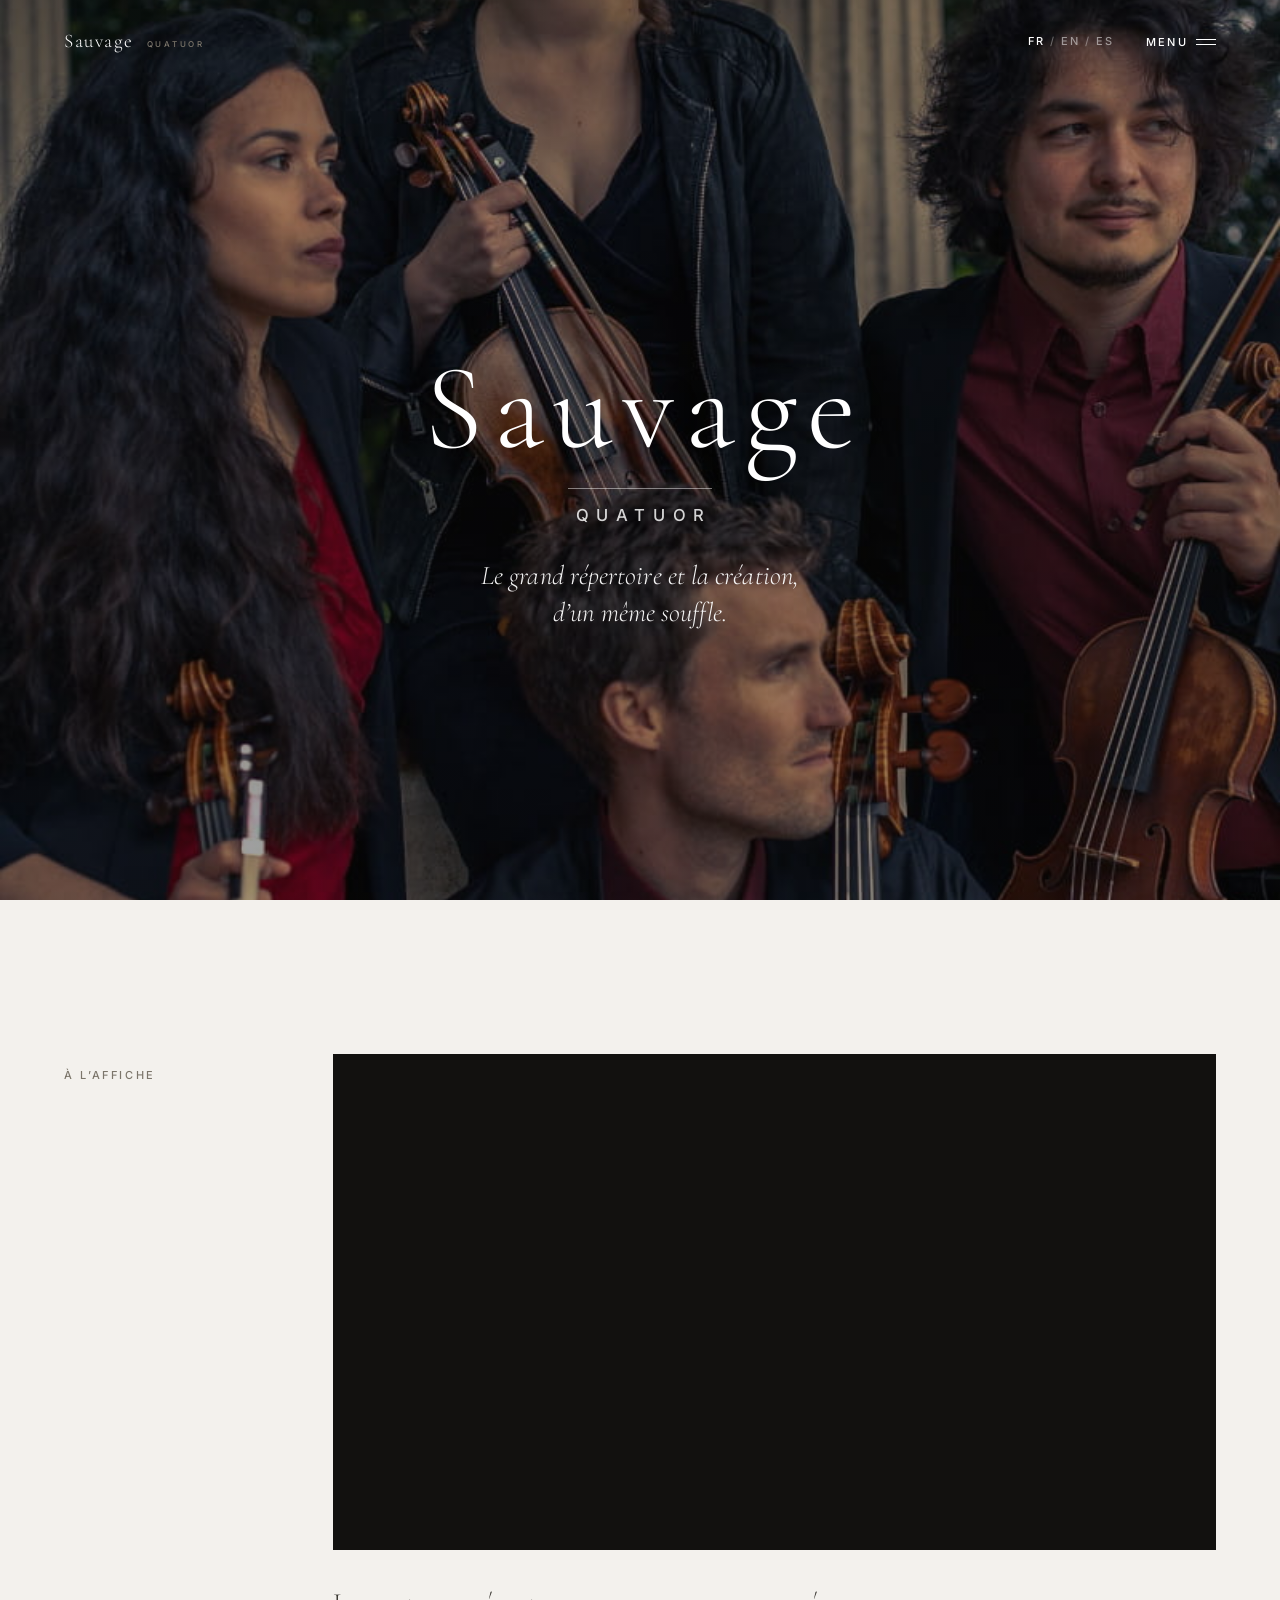
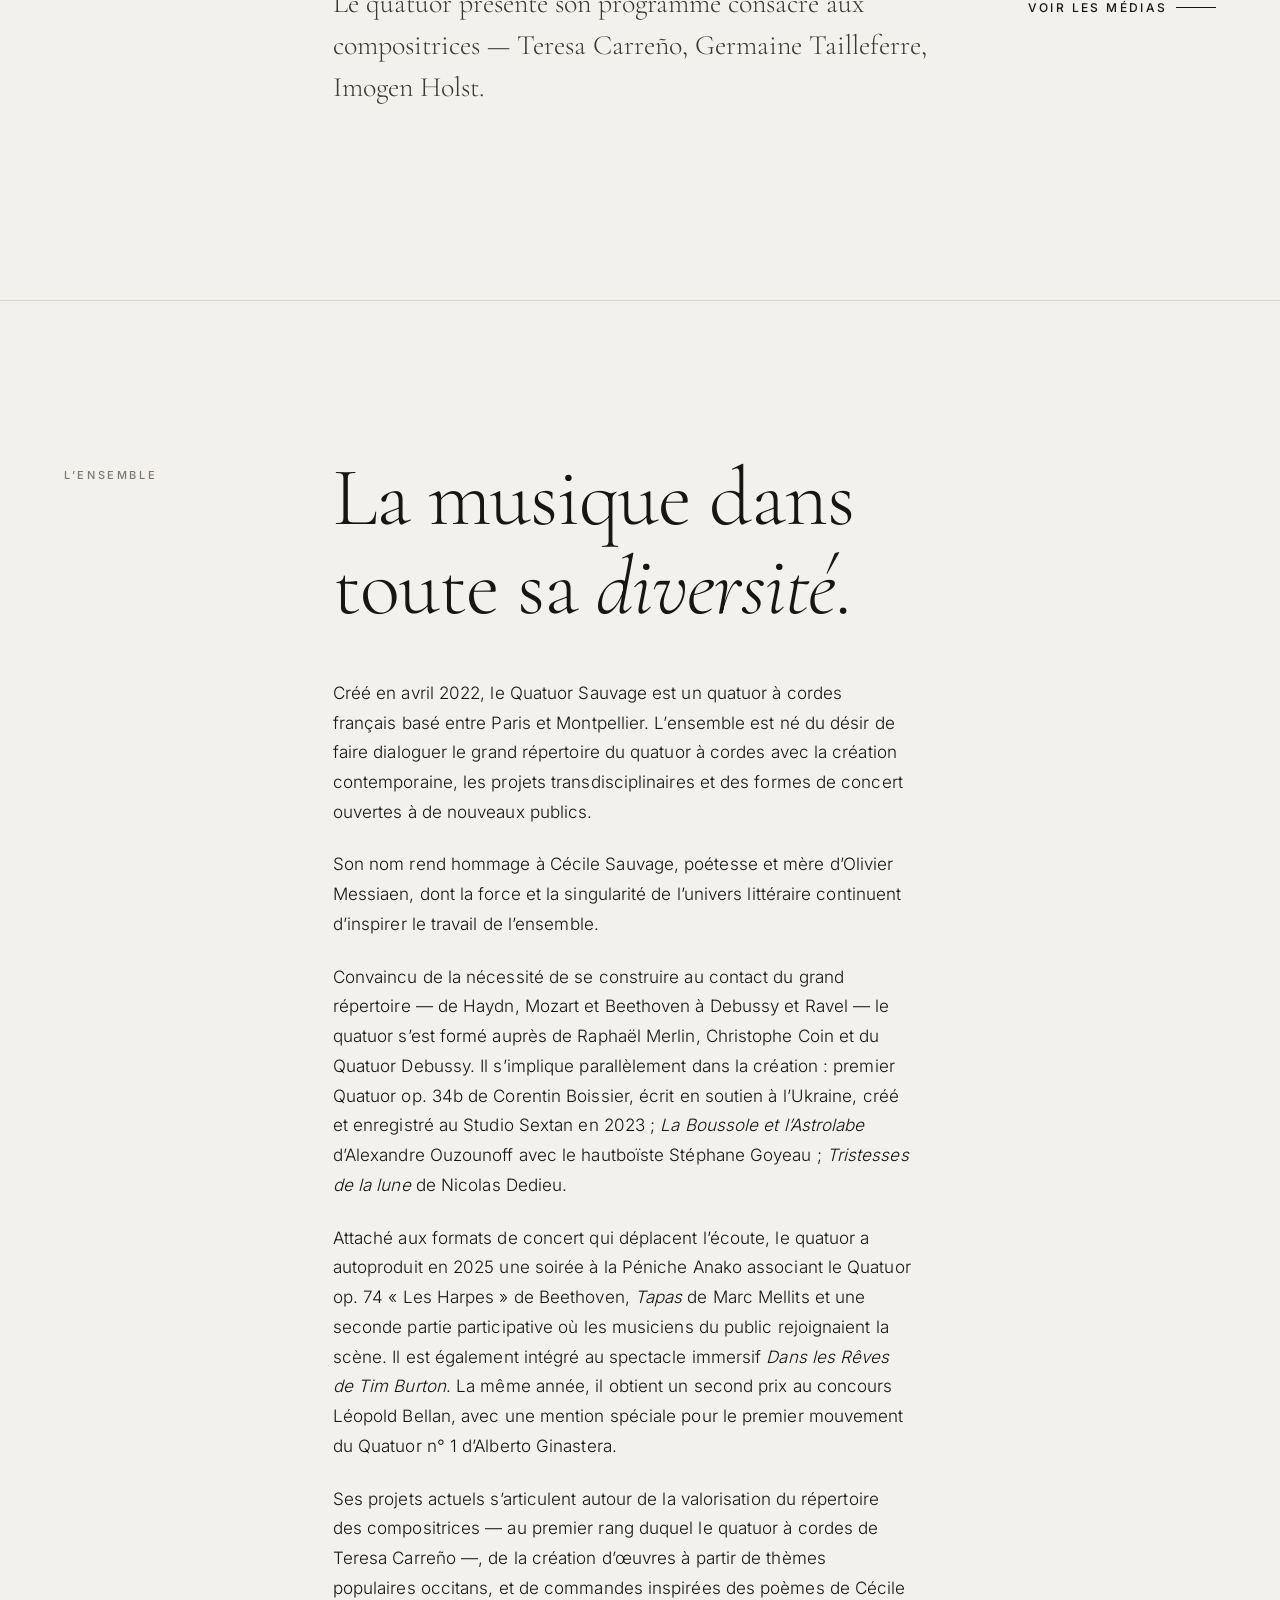
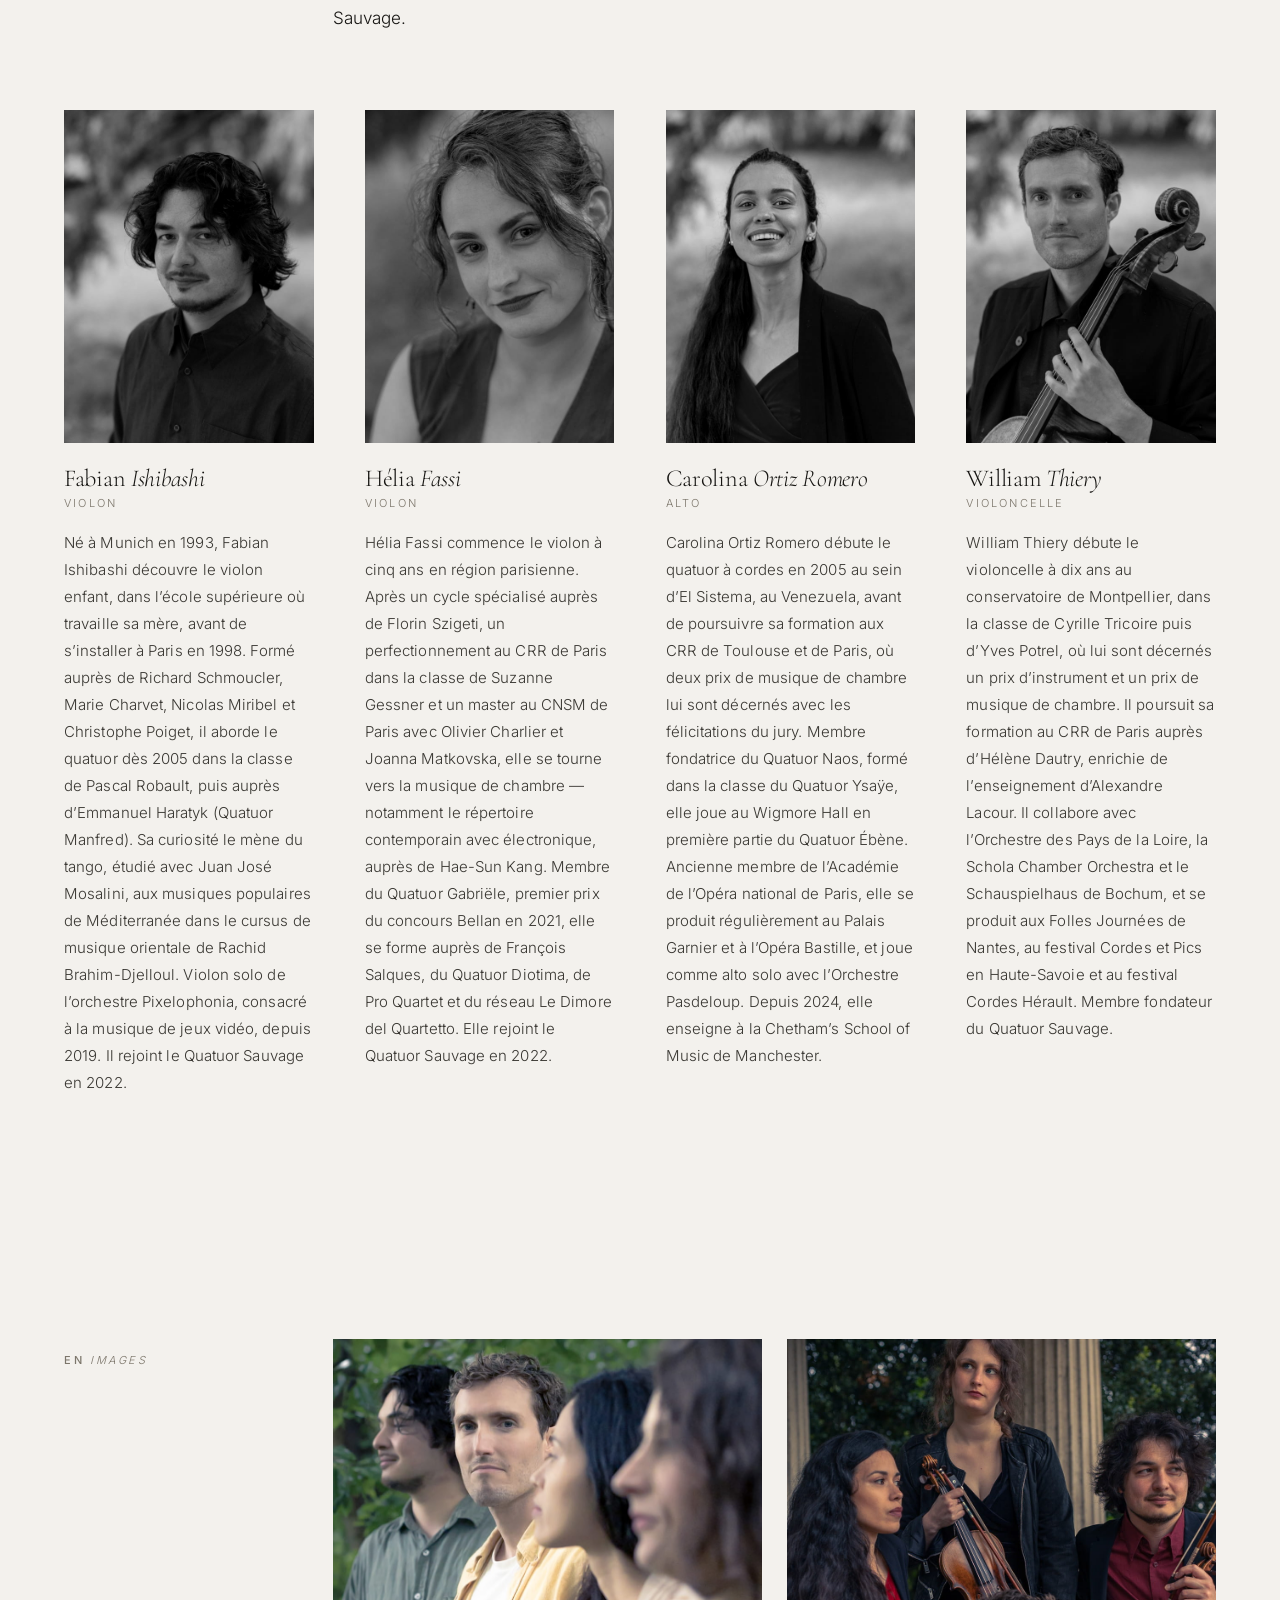
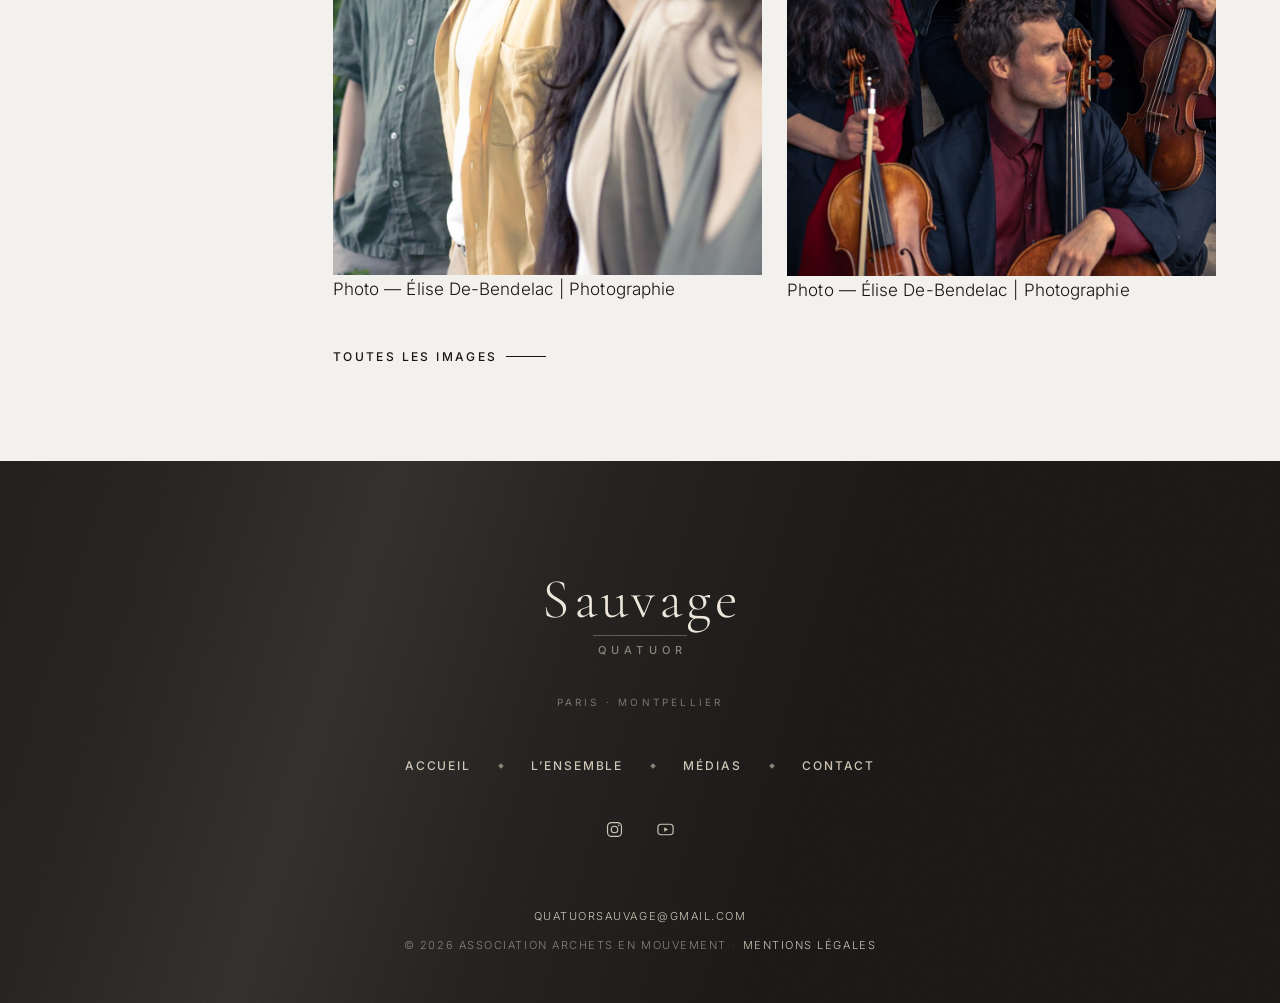
==== commit 052c571f: "create spanish version" ====
--- a/index.html
+++ b/index.html
@@ -14,6 +14,7 @@
 <!-- <link rel="canonical" href="https://www.quatuorsauvage.com/"> -->
 <!-- <link rel="alternate" hreflang="fr" href="https://www.quatuorsauvage.com/"> -->
 <!-- <link rel="alternate" hreflang="en" href="https://www.quatuorsauvage.com/en/"> -->
+<!-- <link rel="alternate" hreflang="es" href="https://www.quatuorsauvage.com/es/"> -->
 <!-- <link rel="alternate" hreflang="x-default" href="https://www.quatuorsauvage.com/"> -->
 
 <meta property="og:type" content="website">
@@ -41,6 +42,8 @@
       <span aria-current="true">FR</span>
       <span class="sep">/</span>
       <a href="en/index.html" hreflang="en" lang="en">EN</a>
+      <span class="sep">/</span>
+      <a href="es/index.html" hreflang="es" lang="es">ES</a>
     </nav>
     <button class="menu-toggle" type="button" aria-expanded="false" aria-controls="menu">
       <span class="label-open">Menu</span>
--- a/css/style.css
+++ b/css/style.css
@@ -396,9 +396,11 @@
   margin-right: -0.34em;
 }
 
-/* Écrans très étroits (≤ 340 px) : la barre de nav n'a plus la place pour
-   les deux mots, « Sauvage » suffit. */
-@media (max-width: 21.25rem) {
+/* Écrans étroits (≤ 376 px) : entre la marque et le sélecteur de langue à
+   trois entrées, la barre de nav n'a plus la place pour les deux mots ;
+   « Sauvage » suffit. Seuil relevé de 340 à 376 px lors de l'ajout de
+   l'espagnol — le repasser à 21.25rem si une langue est retirée. */
+@media (max-width: 23.5rem) {
   .mark--inline .mark-sub { display: none; }
 }
 
